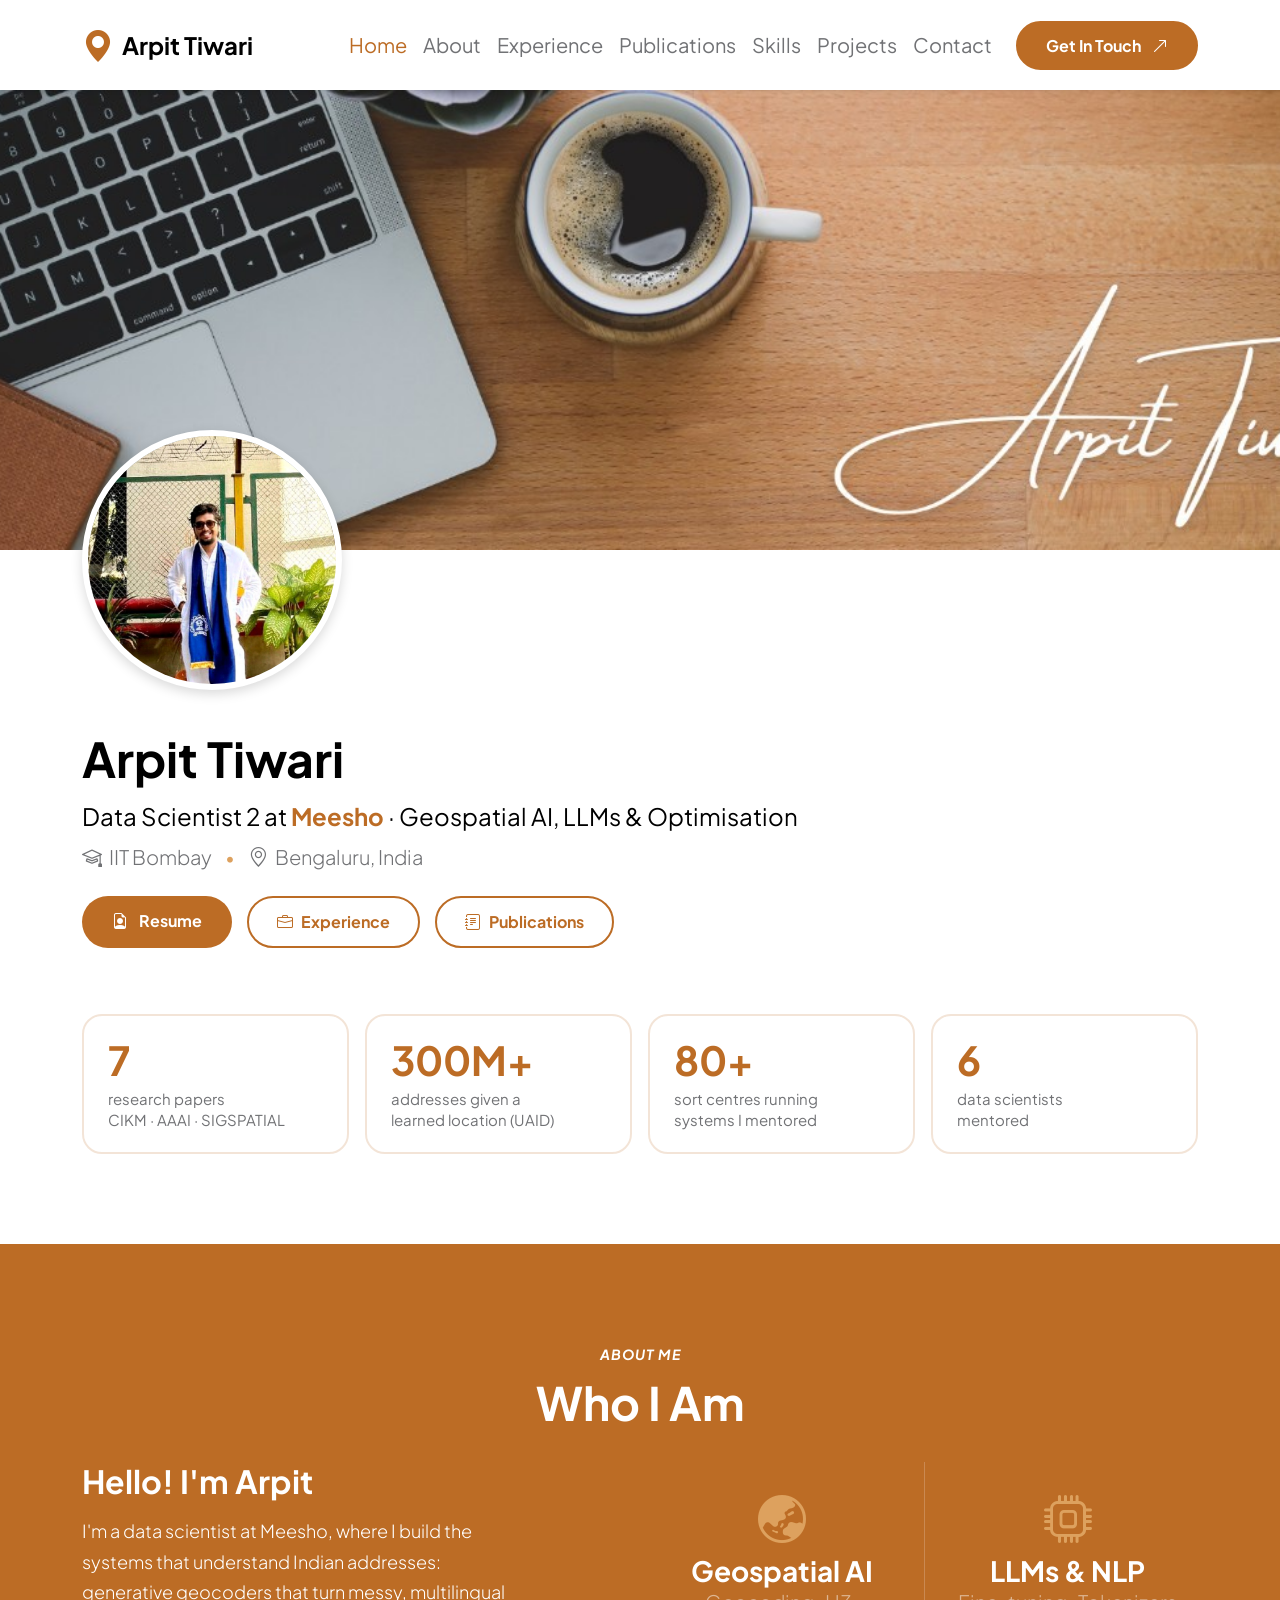
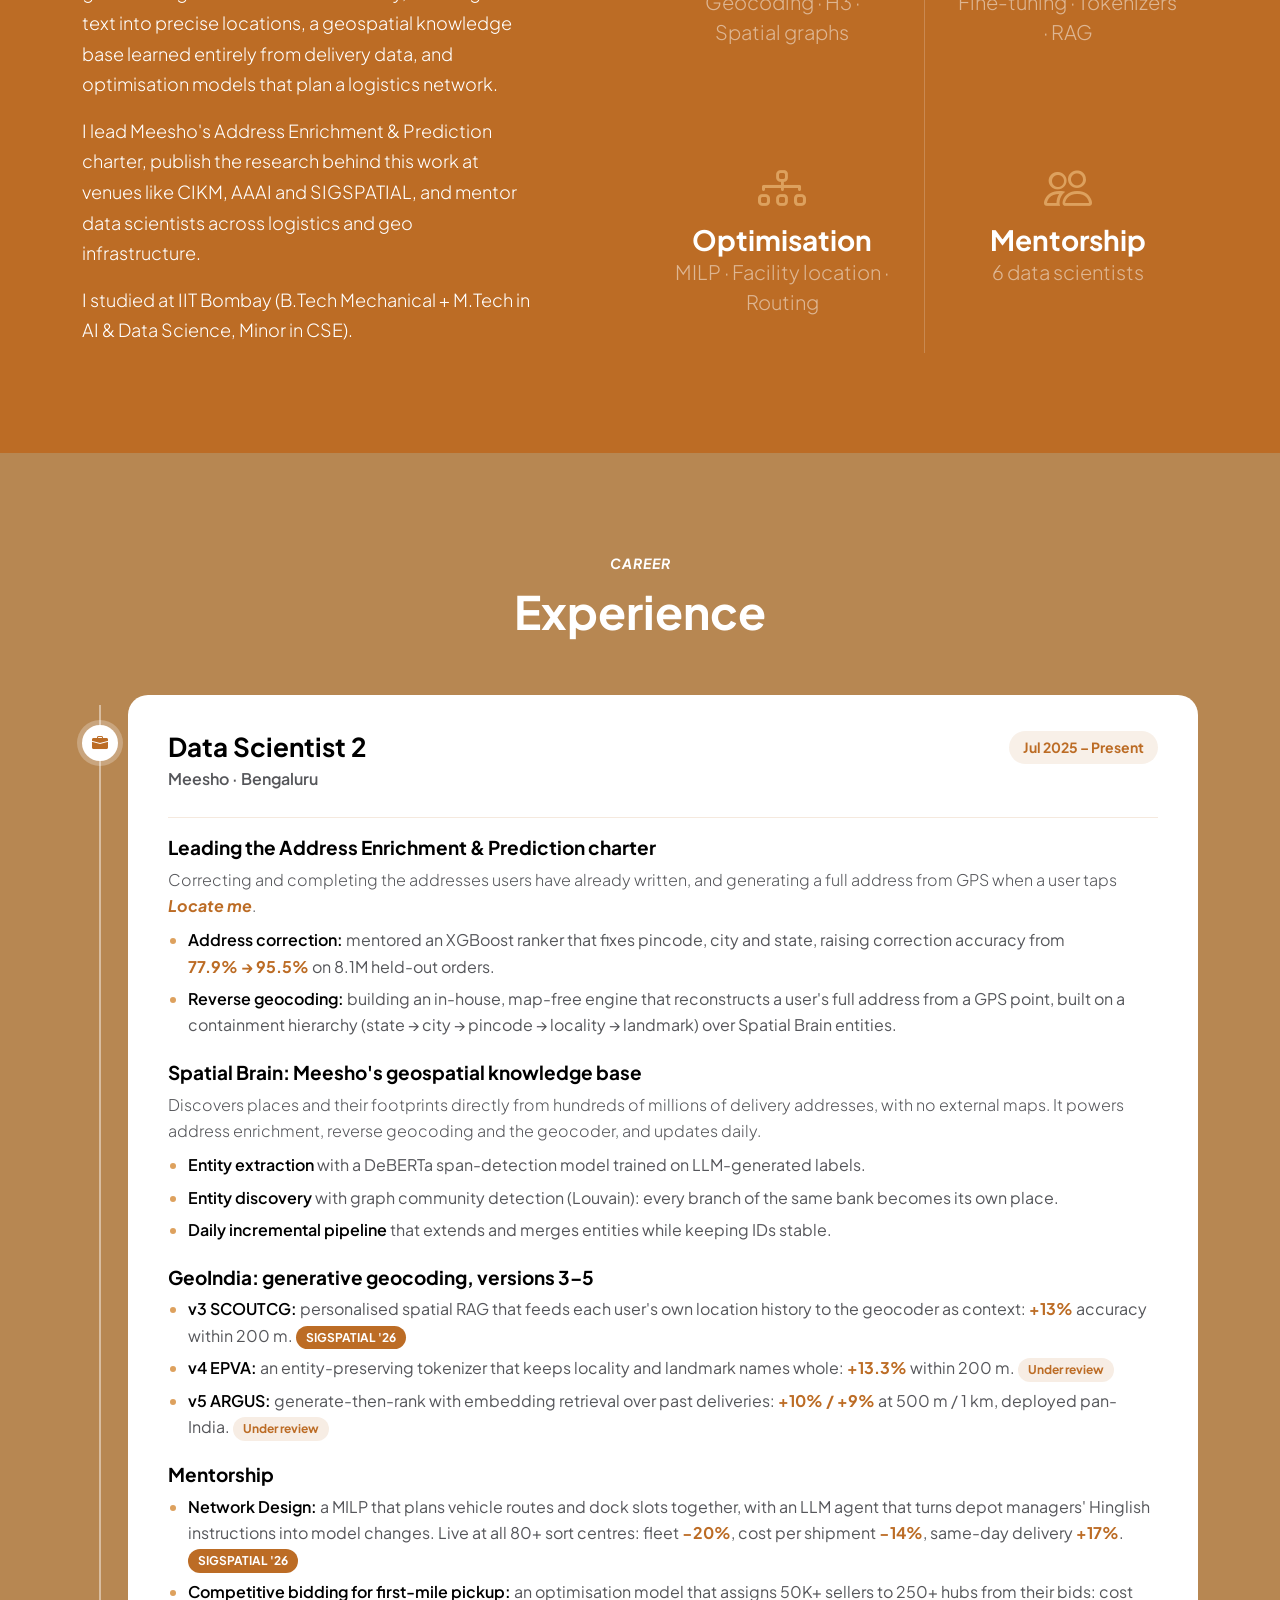
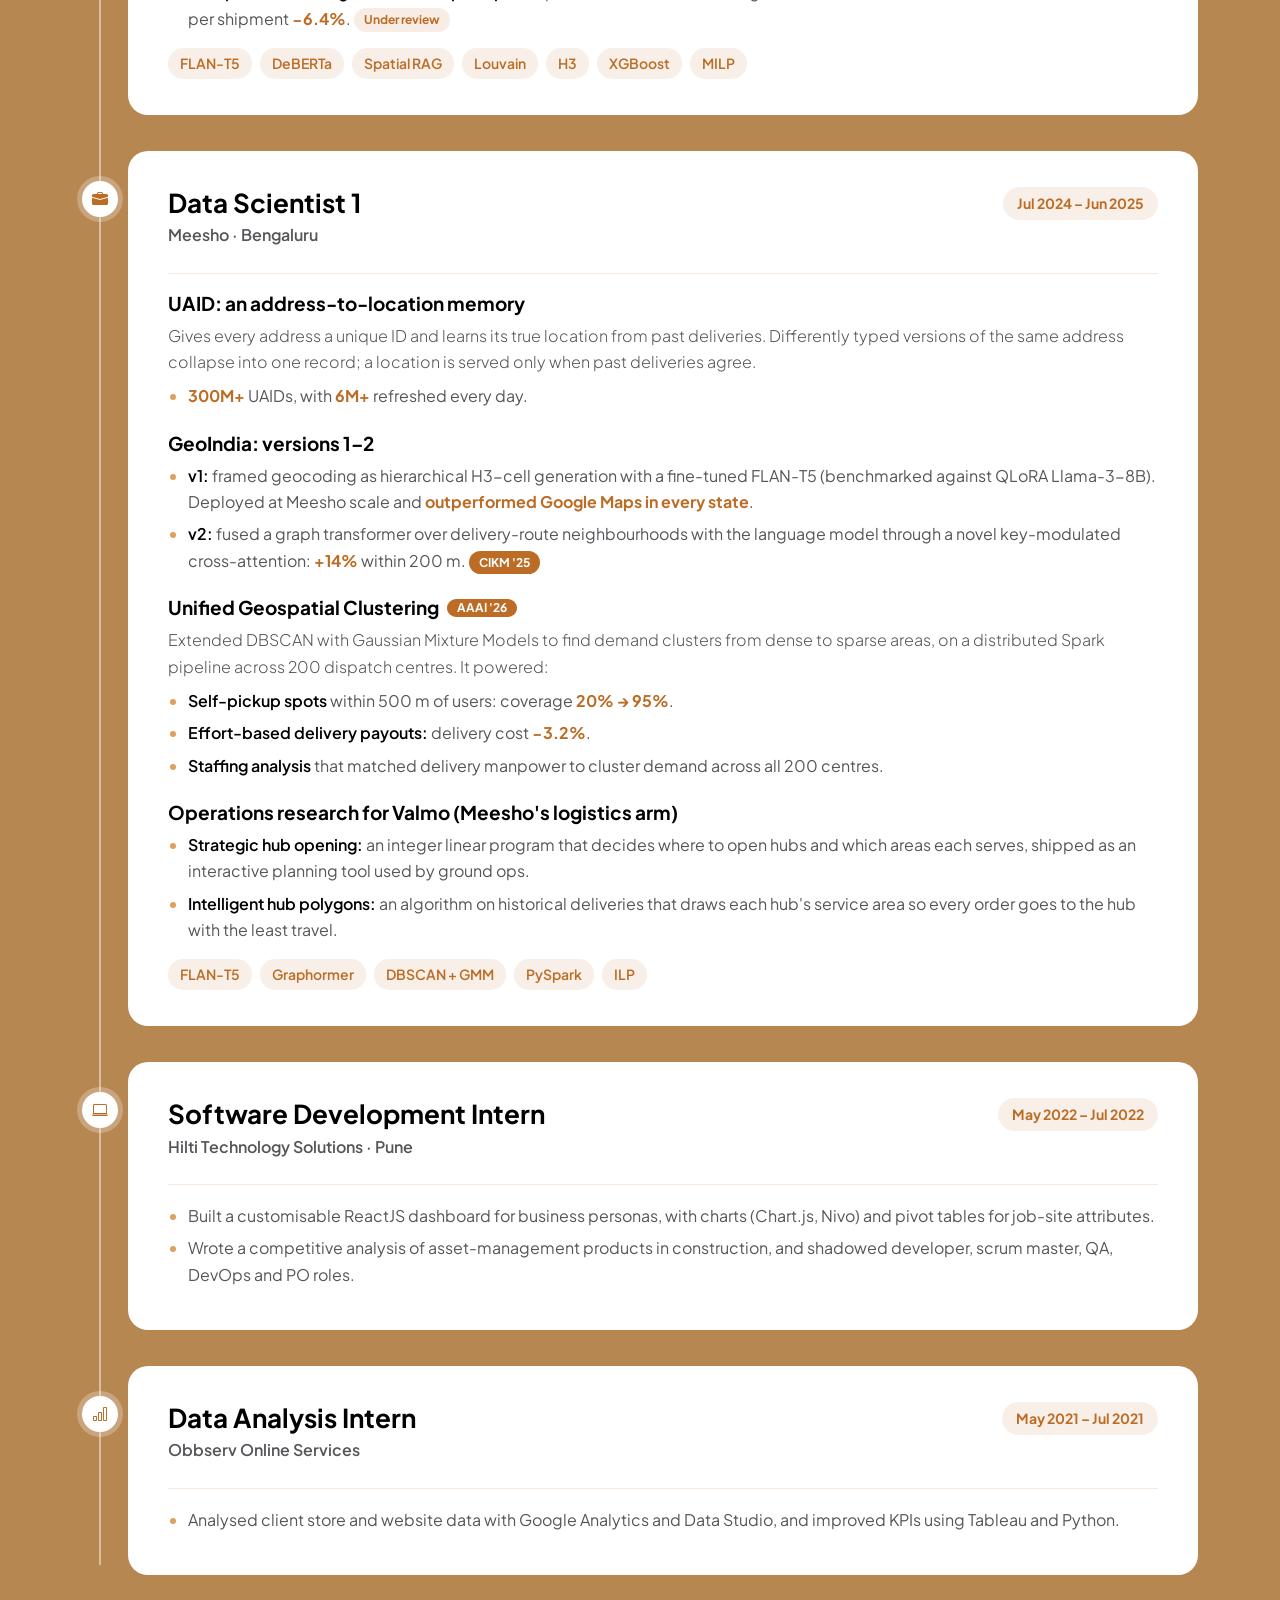
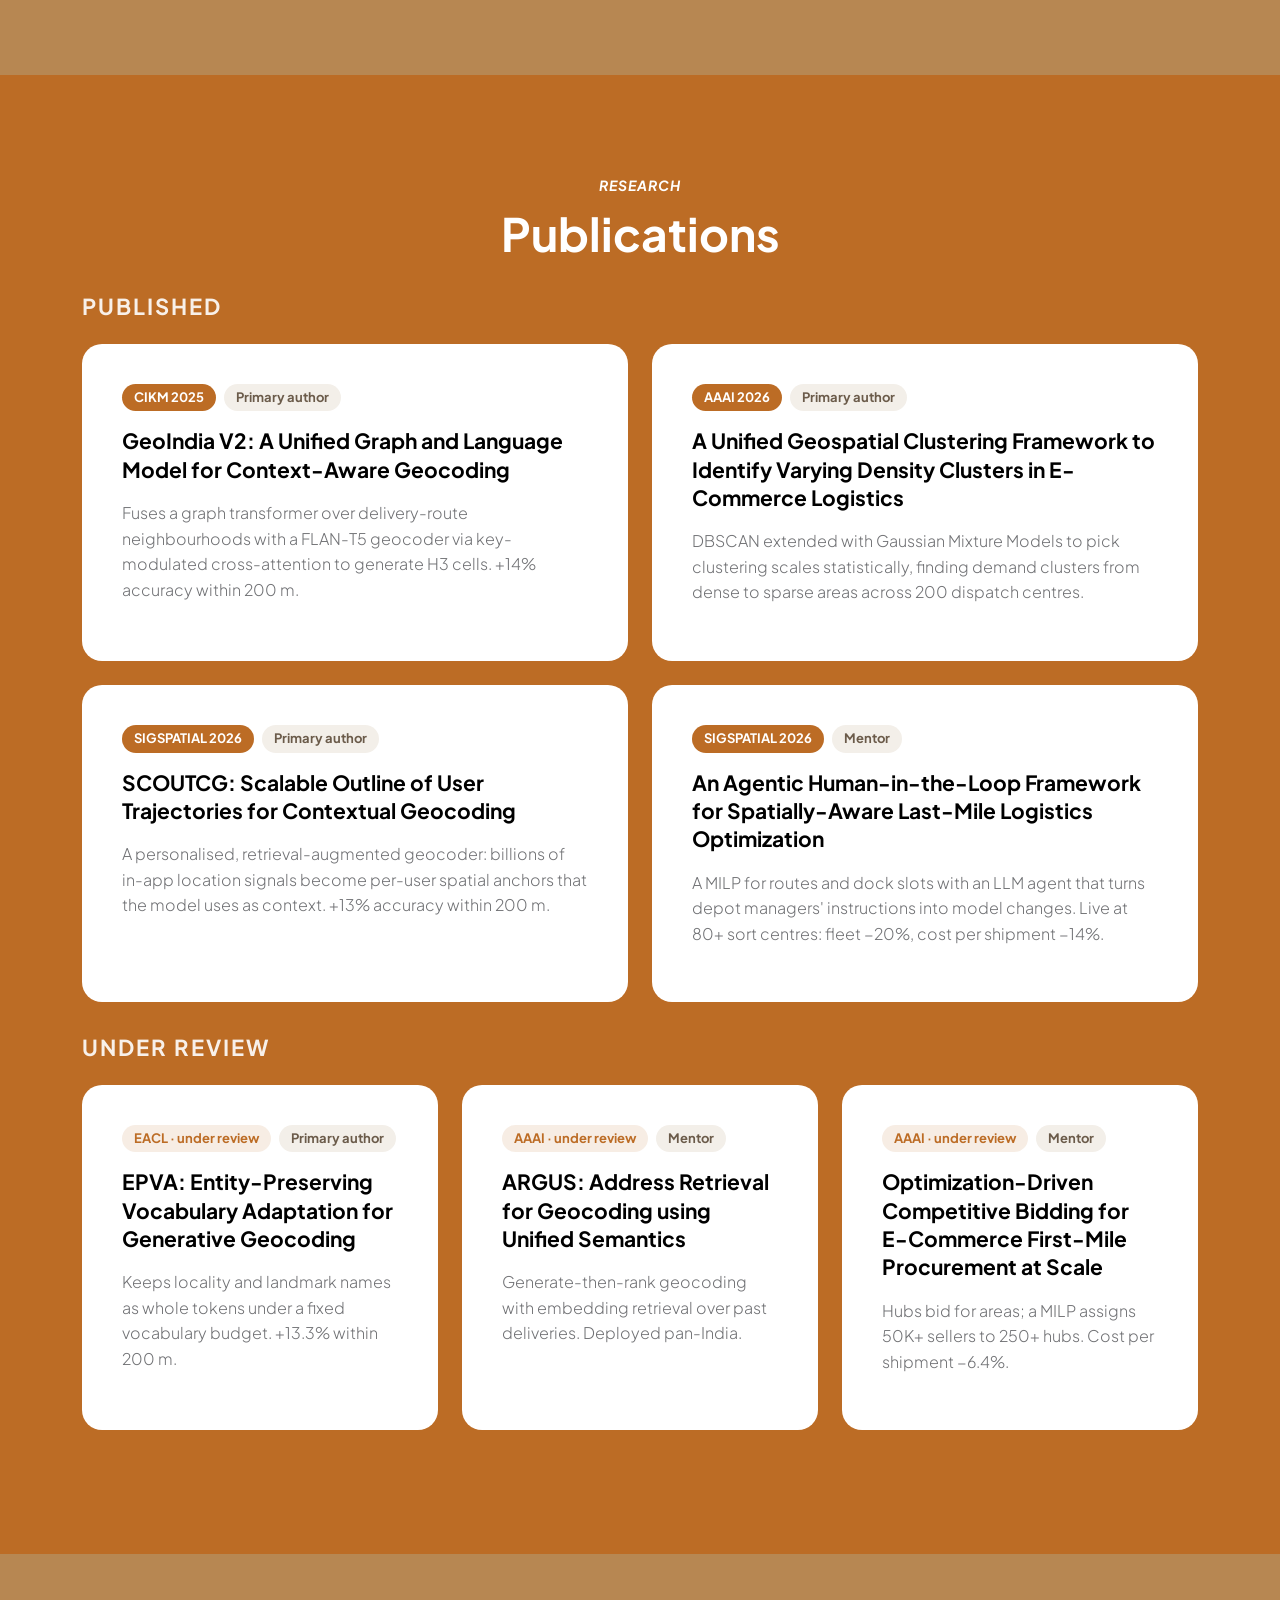
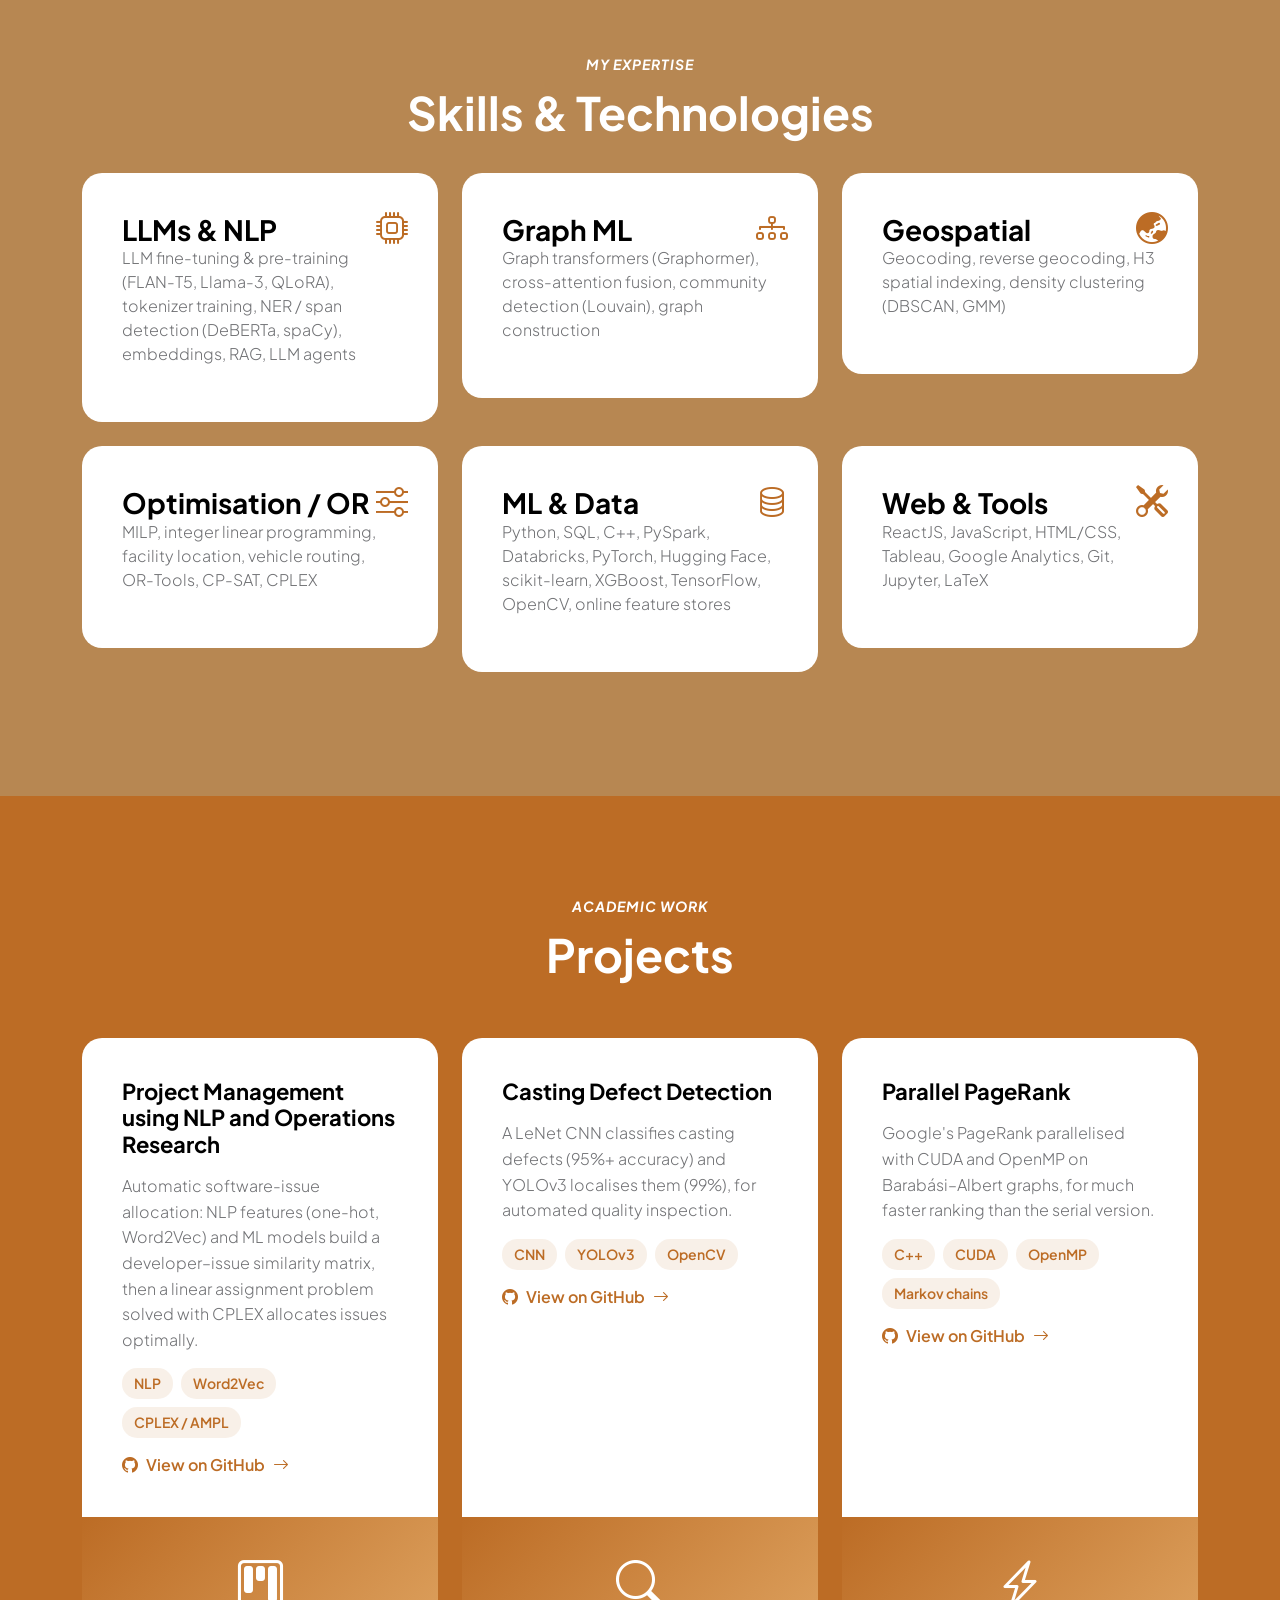
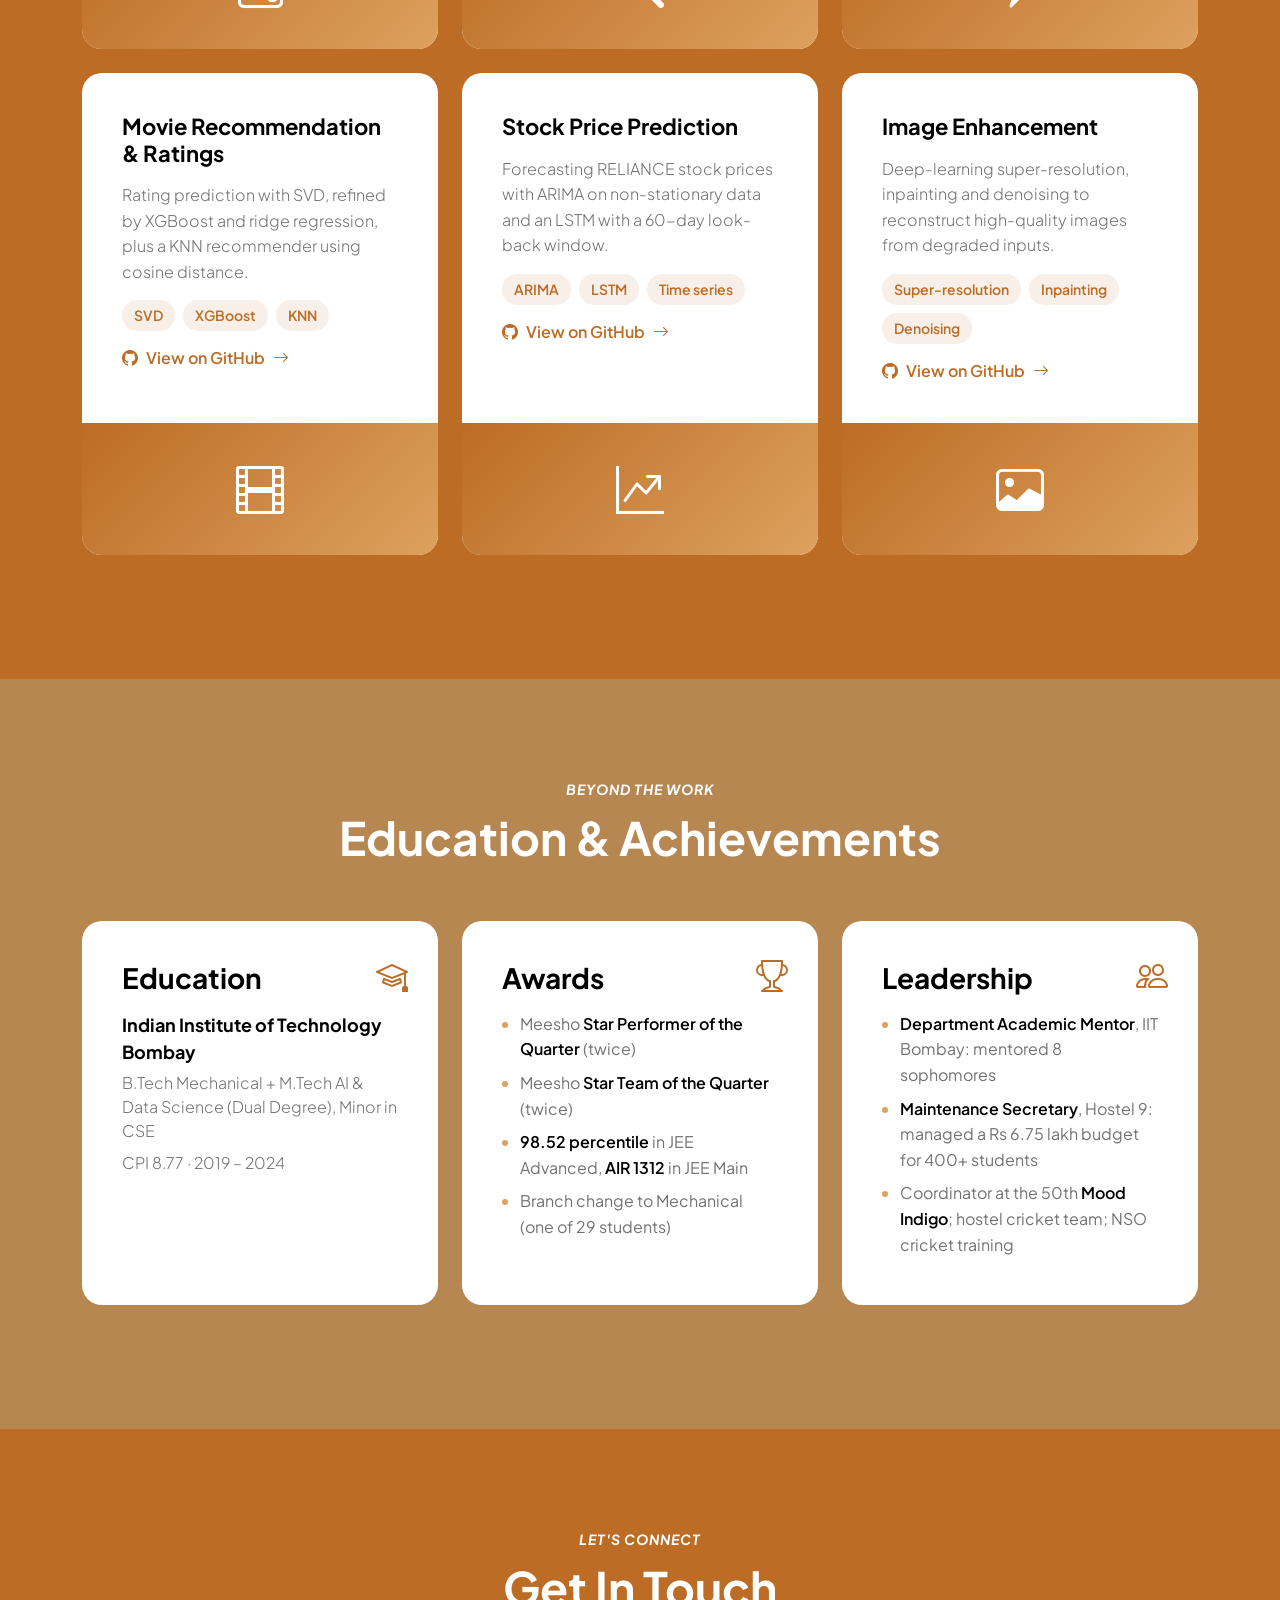
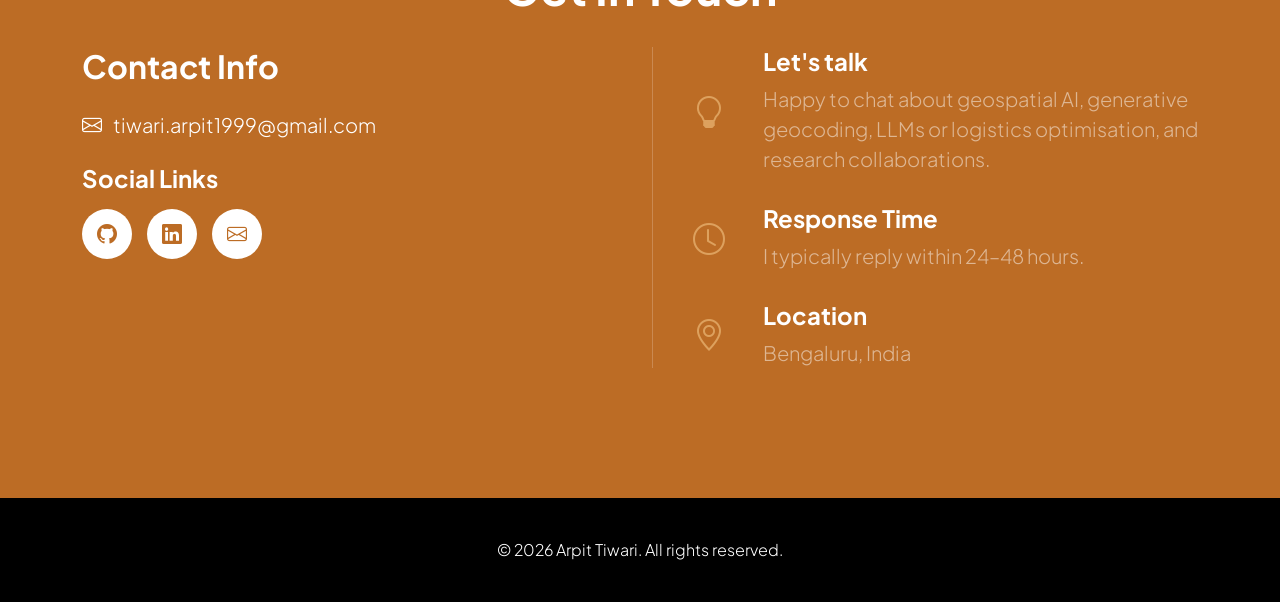
==== v1/index.html @ 7fab78b5 "Release v1: full content refresh from the latest resume - Hero: role at Meesho, IIT Bombay, Bengalur" ====
<!doctype html>
<html lang="en">
<head>
    <meta charset="utf-8">
    <meta name="viewport" content="width=device-width, initial-scale=1">
    <meta name="description" content="Arpit Tiwari — Data Scientist at Meesho building geospatial AI: generative geocoders, address intelligence and logistics optimisation. IIT Bombay. Papers at CIKM, AAAI and SIGSPATIAL.">
    <meta name="author" content="Arpit Tiwari">
    <title>Arpit Tiwari | Data Scientist · Geospatial AI</title>

    <!-- Social preview -->
    <meta property="og:type" content="website">
    <meta property="og:title" content="Arpit Tiwari | Data Scientist · Geospatial AI">
    <meta property="og:description" content="Building India's address intelligence at Meesho: generative geocoders, a geospatial knowledge base and logistics optimisation.">
    <meta property="og:image" content="https://arpittiwari11.github.io/linkedin_image_.jpeg">
    <meta property="og:url" content="https://arpittiwari11.github.io/">
    <meta name="twitter:card" content="summary">
    <link rel="icon" href="data:image/svg+xml,%3Csvg xmlns='http://www.w3.org/2000/svg' viewBox='0 0 64 64'%3E%3Crect width='64' height='64' rx='14' fill='%23BC6C25'/%3E%3Ctext x='32' y='43' font-family='Arial,sans-serif' font-size='30' font-weight='700' fill='white' text-anchor='middle'%3EAT%3C/text%3E%3C/svg%3E">

    <!-- Google Fonts -->
    <link rel="preconnect" href="https://fonts.googleapis.com">
    <link rel="preconnect" href="https://fonts.gstatic.com" crossorigin>
    <link href="https://fonts.googleapis.com/css2?family=Plus+Jakarta+Sans:ital,wght@0,200;0,400;0,600;0,700;1,200;1,700&display=swap" rel="stylesheet">

    <!-- CSS FILES -->
    <link href="https://cdn.jsdelivr.net/npm/bootstrap@5.3.0/dist/css/bootstrap.min.css" rel="stylesheet">
    <link rel="stylesheet" href="https://cdn.jsdelivr.net/npm/bootstrap-icons@1.11.0/font/bootstrap-icons.css">
    <link href="styles.css" rel="stylesheet">
</head>

<body>
    <main>
        <!-- Navigation -->
        <nav class="navbar navbar-expand-lg">
            <div class="container">
                <a class="navbar-brand d-flex align-items-center" href="#section_1">
                    <i class="bi bi-geo-alt-fill navbar-brand-icon me-2"></i>
                    Arpit Tiwari
                </a>

                <button class="navbar-toggler" type="button" data-bs-toggle="collapse" data-bs-target="#navbarNav" aria-controls="navbarNav" aria-expanded="false" aria-label="Toggle navigation">
                    <span class="navbar-toggler-icon"></span>
                </button>

                <div class="collapse navbar-collapse" id="navbarNav">
                    <ul class="navbar-nav ms-lg-auto">
                        <li class="nav-item"><a class="nav-link click-scroll" href="#section_1">Home</a></li>
                        <li class="nav-item"><a class="nav-link click-scroll" href="#section_2">About</a></li>
                        <li class="nav-item"><a class="nav-link click-scroll" href="#section_experience">Experience</a></li>
                        <li class="nav-item"><a class="nav-link click-scroll" href="#section_3">Publications</a></li>
                        <li class="nav-item"><a class="nav-link click-scroll" href="#section_4">Skills</a></li>
                        <li class="nav-item"><a class="nav-link click-scroll" href="#section_5">Projects</a></li>
                        <li class="nav-item"><a class="nav-link click-scroll" href="#section_6">Contact</a></li>
                    </ul>

                    <div class="ms-lg-3">
                        <a class="btn custom-btn custom-border-btn" href="mailto:tiwari.arpit1999@gmail.com">
                            Get In Touch
                            <i class="bi-arrow-up-right ms-2"></i>
                        </a>
                    </div>
                </div>
            </div>
        </nav>

        <!-- Hero Section - LinkedIn Style -->
        <section class="hero-section" id="section_1">
            <div class="hero-banner">
                <div class="hero-banner-overlay"></div>
            </div>

            <div class="hero-profile-section">
                <div class="container">
                    <div class="row">
                        <div class="col-12">
                            <div class="hero-profile-wrapper">
                                <img src="linkedin_image_.jpeg" alt="Arpit Tiwari" class="hero-profile-pic">
                            </div>
                        </div>
                    </div>
                </div>
            </div>

            <div class="hero-content-section">
                <div class="container">
                    <div class="row">
                        <div class="col-lg-9 col-12">
                            <h1>Arpit Tiwari</h1>
                            <p class="hero-role">Data Scientist 2 at <strong>Meesho</strong> · Geospatial AI, LLMs &amp; Optimisation</p>
                            <p class="hero-tagline">
                                <i class="bi-mortarboard me-1"></i> IIT Bombay
                                <span class="hero-dot">•</span>
                                <i class="bi-geo-alt me-1"></i> Bengaluru, India
                            </p>

                            <div class="hero-buttons mt-4">
                                <a class="btn custom-btn" href="resume.pdf" target="_blank" rel="noopener">
                                    <i class="bi-file-earmark-person me-2"></i>
                                    Resume
                                </a>
                                <a class="btn custom-border-btn-dark" href="#section_experience">
                                    <i class="bi-briefcase me-2"></i>
                                    Experience
                                </a>
                                <a class="btn custom-border-btn-dark" href="#section_3">
                                    <i class="bi-journal-text me-2"></i>
                                    Publications
                                </a>
                            </div>
                        </div>
                    </div>

                    <div class="row hero-stats g-3">
                        <div class="col-lg-3 col-6">
                            <div class="stat-card">
                                <span class="stat-number">7</span>
                                <span class="stat-label">research papers<br>CIKM · AAAI · SIGSPATIAL</span>
                            </div>
                        </div>
                        <div class="col-lg-3 col-6">
                            <div class="stat-card">
                                <span class="stat-number">300M+</span>
                                <span class="stat-label">addresses given a<br>learned location (UAID)</span>
                            </div>
                        </div>
                        <div class="col-lg-3 col-6">
                            <div class="stat-card">
                                <span class="stat-number">80+</span>
                                <span class="stat-label">sort centres running<br>systems I mentored</span>
                            </div>
                        </div>
                        <div class="col-lg-3 col-6">
                            <div class="stat-card">
                                <span class="stat-number">6</span>
                                <span class="stat-label">data scientists<br>mentored</span>
                            </div>
                        </div>
                    </div>
                </div>
            </div>
        </section>

        <!-- About Section -->
        <section class="about-section section-padding" id="section_2">
            <div class="container">
                <div class="row">
                    <div class="col-lg-12 col-12 text-center mb-4">
                        <em class="text-white">About Me</em>
                        <h2 class="text-white">Who I Am</h2>
                    </div>

                    <div class="col-lg-5 col-12 me-auto mb-4 mb-lg-0">
                        <h3 class="text-white mb-3">Hello! I'm Arpit</h3>

                        <p class="text-white">I'm a data scientist at Meesho, where I build the systems that understand Indian addresses: generative geocoders that turn messy, multilingual text into precise locations, a geospatial knowledge base learned entirely from delivery data, and optimisation models that plan a logistics network.</p>

                        <p class="text-white">I lead Meesho's Address Enrichment &amp; Prediction charter, publish the research behind this work at venues like CIKM, AAAI and SIGSPATIAL, and mentor data scientists across logistics and geo infrastructure.</p>

                        <p class="text-white mb-0">I studied at IIT Bombay (B.Tech Mechanical + M.Tech in AI &amp; Data Science, Minor in CSE).</p>
                    </div>

                    <div class="col-lg-6 col-12">
                        <div class="row">
                            <div class="col-lg-6 col-6 border-end">
                                <div class="about-thumb text-center mb-lg-5 mb-3">
                                    <i class="bi-globe-asia-australia about-icon"></i>
                                    <h4 class="text-white mb-0">Geospatial AI</h4>
                                    <p class="text-white-50">Geocoding · H3 · Spatial graphs</p>
                                </div>
                            </div>

                            <div class="col-lg-6 col-6">
                                <div class="about-thumb text-center mb-lg-5 mb-3">
                                    <i class="bi-cpu about-icon"></i>
                                    <h4 class="text-white mb-0">LLMs &amp; NLP</h4>
                                    <p class="text-white-50">Fine-tuning · Tokenizers · RAG</p>
                                </div>
                            </div>

                            <div class="col-lg-6 col-6 border-end">
                                <div class="about-thumb text-center">
                                    <i class="bi-diagram-3 about-icon"></i>
                                    <h4 class="text-white mb-0">Optimisation</h4>
                                    <p class="text-white-50">MILP · Facility location · Routing</p>
                                </div>
                            </div>

                            <div class="col-lg-6 col-6">
                                <div class="about-thumb text-center">
                                    <i class="bi-people about-icon"></i>
                                    <h4 class="text-white mb-0">Mentorship</h4>
                                    <p class="text-white-50">6 data scientists</p>
                                </div>
                            </div>
                        </div>
                    </div>
                </div>
            </div>
        </section>

        <!-- Experience Section -->
        <section class="experience-section section-padding" id="section_experience">
            <div class="container">
                <div class="row">
                    <div class="col-lg-12 col-12 text-center mb-5">
                        <em class="text-white">Career</em>
                        <h2 class="text-white">Experience</h2>
                    </div>

                    <div class="col-12">
                        <div class="timeline">

                            <!-- Meesho DS2 -->
                            <div class="timeline-item">
                                <div class="timeline-dot"><i class="bi-briefcase-fill"></i></div>
                                <div class="exp-card">
                                    <div class="exp-header">
                                        <div>
                                            <h4 class="exp-role">Data Scientist 2</h4>
                                            <p class="exp-company">Meesho · Bengaluru</p>
                                        </div>
                                        <span class="exp-date">Jul 2025 – Present</span>
                                    </div>

                                    <div class="exp-block">
                                        <h5>Leading the Address Enrichment &amp; Prediction charter</h5>
                                        <p>Correcting and completing the addresses users have already written, and generating a full address from GPS when a user taps <em class="inline-em">Locate me</em>.</p>
                                        <ul>
                                            <li><strong>Address correction:</strong> mentored an XGBoost ranker that fixes pincode, city and state, raising correction accuracy from <span class="metric">77.9% → 95.5%</span> on 8.1M held-out orders.</li>
                                            <li><strong>Reverse geocoding:</strong> building an in-house, map-free engine that reconstructs a user's full address from a GPS point, built on a containment hierarchy (state → city → pincode → locality → landmark) over Spatial Brain entities.</li>
                                        </ul>
                                    </div>

                                    <div class="exp-block">
                                        <h5>Spatial Brain: Meesho's geospatial knowledge base</h5>
                                        <p>Discovers places and their footprints directly from hundreds of millions of delivery addresses, with no external maps. It powers address enrichment, reverse geocoding and the geocoder, and updates daily.</p>
                                        <ul>
                                            <li><strong>Entity extraction</strong> with a DeBERTa span-detection model trained on LLM-generated labels.</li>
                                            <li><strong>Entity discovery</strong> with graph community detection (Louvain): every branch of the same bank becomes its own place.</li>
                                            <li><strong>Daily incremental pipeline</strong> that extends and merges entities while keeping IDs stable.</li>
                                        </ul>
                                    </div>

                                    <div class="exp-block">
                                        <h5>GeoIndia: generative geocoding, versions 3–5</h5>
                                        <ul>
                                            <li><strong>v3 SCOUTCG:</strong> personalised spatial RAG that feeds each user's own location history to the geocoder as context: <span class="metric">+13%</span> accuracy within 200 m. <span class="venue-chip">SIGSPATIAL '26</span></li>
                                            <li><strong>v4 EPVA:</strong> an entity-preserving tokenizer that keeps locality and landmark names whole: <span class="metric">+13.3%</span> within 200 m. <span class="venue-chip muted">Under review</span></li>
                                            <li><strong>v5 ARGUS:</strong> generate-then-rank with embedding retrieval over past deliveries: <span class="metric">+10% / +9%</span> at 500 m / 1 km, deployed pan-India. <span class="venue-chip muted">Under review</span></li>
                                        </ul>
                                    </div>

                                    <div class="exp-block mb-0">
                                        <h5>Mentorship</h5>
                                        <ul>
                                            <li><strong>Network Design:</strong> a MILP that plans vehicle routes and dock slots together, with an LLM agent that turns depot managers' Hinglish instructions into model changes. Live at all 80+ sort centres: fleet <span class="metric">−20%</span>, cost per shipment <span class="metric">−14%</span>, same-day delivery <span class="metric">+17%</span>. <span class="venue-chip">SIGSPATIAL '26</span></li>
                                            <li><strong>Competitive bidding for first-mile pickup:</strong> an optimisation model that assigns 50K+ sellers to 250+ hubs from their bids: cost per shipment <span class="metric">−6.4%</span>. <span class="venue-chip muted">Under review</span></li>
                                        </ul>
                                    </div>

                                    <div class="project-tags mt-3 mb-0">
                                        <span class="project-tag">FLAN-T5</span>
                                        <span class="project-tag">DeBERTa</span>
                                        <span class="project-tag">Spatial RAG</span>
                                        <span class="project-tag">Louvain</span>
                                        <span class="project-tag">H3</span>
                                        <span class="project-tag">XGBoost</span>
                                        <span class="project-tag">MILP</span>
                                    </div>
                                </div>
                            </div>

                            <!-- Meesho DS1 -->
                            <div class="timeline-item">
                                <div class="timeline-dot"><i class="bi-briefcase-fill"></i></div>
                                <div class="exp-card">
                                    <div class="exp-header">
                                        <div>
                                            <h4 class="exp-role">Data Scientist 1</h4>
                                            <p class="exp-company">Meesho · Bengaluru</p>
                                        </div>
                                        <span class="exp-date">Jul 2024 – Jun 2025</span>
                                    </div>

                                    <div class="exp-block">
                                        <h5>UAID: an address-to-location memory</h5>
                                        <p>Gives every address a unique ID and learns its true location from past deliveries. Differently typed versions of the same address collapse into one record; a location is served only when past deliveries agree.</p>
                                        <ul>
                                            <li><span class="metric">300M+</span> UAIDs, with <span class="metric">6M+</span> refreshed every day.</li>
                                        </ul>
                                    </div>

                                    <div class="exp-block">
                                        <h5>GeoIndia: versions 1–2</h5>
                                        <ul>
                                            <li><strong>v1:</strong> framed geocoding as hierarchical H3-cell generation with a fine-tuned FLAN-T5 (benchmarked against QLoRA Llama-3-8B). Deployed at Meesho scale and <span class="metric">outperformed Google Maps in every state</span>.</li>
                                            <li><strong>v2:</strong> fused a graph transformer over delivery-route neighbourhoods with the language model through a novel key-modulated cross-attention: <span class="metric">+14%</span> within 200 m. <span class="venue-chip">CIKM '25</span></li>
                                        </ul>
                                    </div>

                                    <div class="exp-block">
                                        <h5>Unified Geospatial Clustering <span class="venue-chip">AAAI '26</span></h5>
                                        <p>Extended DBSCAN with Gaussian Mixture Models to find demand clusters from dense to sparse areas, on a distributed Spark pipeline across 200 dispatch centres. It powered:</p>
                                        <ul>
                                            <li><strong>Self-pickup spots</strong> within 500 m of users: coverage <span class="metric">20% → 95%</span>.</li>
                                            <li><strong>Effort-based delivery payouts:</strong> delivery cost <span class="metric">−3.2%</span>.</li>
                                            <li><strong>Staffing analysis</strong> that matched delivery manpower to cluster demand across all 200 centres.</li>
                                        </ul>
                                    </div>

                                    <div class="exp-block mb-0">
                                        <h5>Operations research for Valmo (Meesho's logistics arm)</h5>
                                        <ul>
                                            <li><strong>Strategic hub opening:</strong> an integer linear program that decides where to open hubs and which areas each serves, shipped as an interactive planning tool used by ground ops.</li>
                                            <li><strong>Intelligent hub polygons:</strong> an algorithm on historical deliveries that draws each hub's service area so every order goes to the hub with the least travel.</li>
                                        </ul>
                                    </div>

                                    <div class="project-tags mt-3 mb-0">
                                        <span class="project-tag">FLAN-T5</span>
                                        <span class="project-tag">Graphormer</span>
                                        <span class="project-tag">DBSCAN + GMM</span>
                                        <span class="project-tag">PySpark</span>
                                        <span class="project-tag">ILP</span>
                                    </div>
                                </div>
                            </div>

                            <!-- Hilti -->
                            <div class="timeline-item">
                                <div class="timeline-dot"><i class="bi-laptop"></i></div>
                                <div class="exp-card">
                                    <div class="exp-header">
                                        <div>
                                            <h4 class="exp-role">Software Development Intern</h4>
                                            <p class="exp-company">Hilti Technology Solutions · Pune</p>
                                        </div>
                                        <span class="exp-date">May 2022 – Jul 2022</span>
                                    </div>
                                    <ul class="mb-0">
                                        <li>Built a customisable ReactJS dashboard for business personas, with charts (Chart.js, Nivo) and pivot tables for job-site attributes.</li>
                                        <li>Wrote a competitive analysis of asset-management products in construction, and shadowed developer, scrum master, QA, DevOps and PO roles.</li>
                                    </ul>
                                </div>
                            </div>

                            <!-- Obbserv -->
                            <div class="timeline-item">
                                <div class="timeline-dot"><i class="bi-bar-chart"></i></div>
                                <div class="exp-card">
                                    <div class="exp-header">
                                        <div>
                                            <h4 class="exp-role">Data Analysis Intern</h4>
                                            <p class="exp-company">Obbserv Online Services</p>
                                        </div>
                                        <span class="exp-date">May 2021 – Jul 2021</span>
                                    </div>
                                    <ul class="mb-0">
                                        <li>Analysed client store and website data with Google Analytics and Data Studio, and improved KPIs using Tableau and Python.</li>
                                    </ul>
                                </div>
                            </div>

                        </div>
                    </div>
                </div>
            </div>
        </section>

        <!-- Publications Section -->
        <section class="publications-section section-padding" id="section_3">
            <div class="container">
                <div class="row">
                    <div class="col-lg-12 col-12 text-center mb-4">
                        <em class="text-white">Research</em>
                        <h2 class="text-white">Publications</h2>
                    </div>

                    <div class="col-12 mb-3"><h3 class="pub-group-title">Published</h3></div>

                    <div class="col-lg-6 col-12 mb-4">
                        <div class="reviews-thumb">
                            <div class="reviews-body">
                                <div class="pub-badges">
                                    <span class="pub-badge published">CIKM 2025</span>
                                    <span class="pub-badge role">Primary author</span>
                                </div>
                                <h4 class="mb-3">GeoIndia V2: A Unified Graph and Language Model for Context-Aware Geocoding</h4>
                                <p>Fuses a graph transformer over delivery-route neighbourhoods with a FLAN-T5 geocoder via key-modulated cross-attention to generate H3 cells. +14% accuracy within 200 m.</p>
                            </div>
                        </div>
                    </div>

                    <div class="col-lg-6 col-12 mb-4">
                        <div class="reviews-thumb">
                            <div class="reviews-body">
                                <div class="pub-badges">
                                    <span class="pub-badge published">AAAI 2026</span>
                                    <span class="pub-badge role">Primary author</span>
                                </div>
                                <h4 class="mb-3">A Unified Geospatial Clustering Framework to Identify Varying Density Clusters in E-Commerce Logistics</h4>
                                <p>DBSCAN extended with Gaussian Mixture Models to pick clustering scales statistically, finding demand clusters from dense to sparse areas across 200 dispatch centres.</p>
                            </div>
                        </div>
                    </div>

                    <div class="col-lg-6 col-12 mb-4">
                        <div class="reviews-thumb">
                            <div class="reviews-body">
                                <div class="pub-badges">
                                    <span class="pub-badge published">SIGSPATIAL 2026</span>
                                    <span class="pub-badge role">Primary author</span>
                                </div>
                                <h4 class="mb-3">SCOUTCG: Scalable Outline of User Trajectories for Contextual Geocoding</h4>
                                <p>A personalised, retrieval-augmented geocoder: billions of in-app location signals become per-user spatial anchors that the model uses as context. +13% accuracy within 200 m.</p>
                            </div>
                        </div>
                    </div>

                    <div class="col-lg-6 col-12 mb-4">
                        <div class="reviews-thumb">
                            <div class="reviews-body">
                                <div class="pub-badges">
                                    <span class="pub-badge published">SIGSPATIAL 2026</span>
                                    <span class="pub-badge role">Mentor</span>
                                </div>
                                <h4 class="mb-3">An Agentic Human-in-the-Loop Framework for Spatially-Aware Last-Mile Logistics Optimization</h4>
                                <p>A MILP for routes and dock slots with an LLM agent that turns depot managers' instructions into model changes. Live at 80+ sort centres: fleet −20%, cost per shipment −14%.</p>
                            </div>
                        </div>
                    </div>

                    <div class="col-12 mb-3 mt-2"><h3 class="pub-group-title">Under Review</h3></div>

                    <div class="col-lg-4 col-md-6 col-12 mb-4">
                        <div class="reviews-thumb">
                            <div class="reviews-body">
                                <div class="pub-badges">
                                    <span class="pub-badge review">EACL · under review</span>
                                    <span class="pub-badge role">Primary author</span>
                                </div>
                                <h4 class="mb-3">EPVA: Entity-Preserving Vocabulary Adaptation for Generative Geocoding</h4>
                                <p>Keeps locality and landmark names as whole tokens under a fixed vocabulary budget. +13.3% within 200 m.</p>
                            </div>
                        </div>
                    </div>

                    <div class="col-lg-4 col-md-6 col-12 mb-4">
                        <div class="reviews-thumb">
                            <div class="reviews-body">
                                <div class="pub-badges">
                                    <span class="pub-badge review">AAAI · under review</span>
                                    <span class="pub-badge role">Mentor</span>
                                </div>
                                <h4 class="mb-3">ARGUS: Address Retrieval for Geocoding using Unified Semantics</h4>
                                <p>Generate-then-rank geocoding with embedding retrieval over past deliveries. Deployed pan-India.</p>
                            </div>
                        </div>
                    </div>

                    <div class="col-lg-4 col-md-6 col-12 mb-4">
                        <div class="reviews-thumb">
                            <div class="reviews-body">
                                <div class="pub-badges">
                                    <span class="pub-badge review">AAAI · under review</span>
                                    <span class="pub-badge role">Mentor</span>
                                </div>
                                <h4 class="mb-3">Optimization-Driven Competitive Bidding for E-Commerce First-Mile Procurement at Scale</h4>
                                <p>Hubs bid for areas; a MILP assigns 50K+ sellers to 250+ hubs. Cost per shipment −6.4%.</p>
                            </div>
                        </div>
                    </div>
                </div>
            </div>
        </section>

        <!-- Skills Section -->
        <section class="menu-section section-padding" id="section_4">
            <div class="container">
                <div class="row">
                    <div class="col-lg-12 col-12 text-center mb-4">
                        <em class="text-white">My Expertise</em>
                        <h2 class="text-white">Skills &amp; Technologies</h2>
                    </div>

                    <div class="col-lg-4 col-md-6 col-12 mb-4">
                        <div class="menu-thumb">
                            <div class="menu-info d-flex flex-wrap align-items-center"><h4 class="mb-0">LLMs &amp; NLP</h4></div>
                            <div class="menu-price-wrap">
                                <p class="menu-price">LLM fine-tuning &amp; pre-training (FLAN-T5, Llama-3, QLoRA), tokenizer training, NER / span detection (DeBERTa, spaCy), embeddings, RAG, LLM agents</p>
                            </div>
                            <div class="menu-btn"><i class="bi-cpu custom-btn-icon"></i></div>
                        </div>
                    </div>

                    <div class="col-lg-4 col-md-6 col-12 mb-4">
                        <div class="menu-thumb">
                            <div class="menu-info d-flex flex-wrap align-items-center"><h4 class="mb-0">Graph ML</h4></div>
                            <div class="menu-price-wrap">
                                <p class="menu-price">Graph transformers (Graphormer), cross-attention fusion, community detection (Louvain), graph construction</p>
                            </div>
                            <div class="menu-btn"><i class="bi-diagram-3 custom-btn-icon"></i></div>
                        </div>
                    </div>

                    <div class="col-lg-4 col-md-6 col-12 mb-4">
                        <div class="menu-thumb">
                            <div class="menu-info d-flex flex-wrap align-items-center"><h4 class="mb-0">Geospatial</h4></div>
                            <div class="menu-price-wrap">
                                <p class="menu-price">Geocoding, reverse geocoding, H3 spatial indexing, density clustering (DBSCAN, GMM)</p>
                            </div>
                            <div class="menu-btn"><i class="bi-globe-asia-australia custom-btn-icon"></i></div>
                        </div>
                    </div>

                    <div class="col-lg-4 col-md-6 col-12 mb-4">
                        <div class="menu-thumb">
                            <div class="menu-info d-flex flex-wrap align-items-center"><h4 class="mb-0">Optimisation / OR</h4></div>
                            <div class="menu-price-wrap">
                                <p class="menu-price">MILP, integer linear programming, facility location, vehicle routing, OR-Tools, CP-SAT, CPLEX</p>
                            </div>
                            <div class="menu-btn"><i class="bi-sliders custom-btn-icon"></i></div>
                        </div>
                    </div>

                    <div class="col-lg-4 col-md-6 col-12 mb-4">
                        <div class="menu-thumb">
                            <div class="menu-info d-flex flex-wrap align-items-center"><h4 class="mb-0">ML &amp; Data</h4></div>
                            <div class="menu-price-wrap">
                                <p class="menu-price">Python, SQL, C++, PySpark, Databricks, PyTorch, Hugging Face, scikit-learn, XGBoost, TensorFlow, OpenCV, online feature stores</p>
                            </div>
                            <div class="menu-btn"><i class="bi-database custom-btn-icon"></i></div>
                        </div>
                    </div>

                    <div class="col-lg-4 col-md-6 col-12 mb-4">
                        <div class="menu-thumb">
                            <div class="menu-info d-flex flex-wrap align-items-center"><h4 class="mb-0">Web &amp; Tools</h4></div>
                            <div class="menu-price-wrap">
                                <p class="menu-price">ReactJS, JavaScript, HTML/CSS, Tableau, Google Analytics, Git, Jupyter, LaTeX</p>
                            </div>
                            <div class="menu-btn"><i class="bi-tools custom-btn-icon"></i></div>
                        </div>
                    </div>
                </div>
            </div>
        </section>

        <!-- Projects Section -->
        <section class="reviews-section section-padding" id="section_5">
            <div class="container">
                <div class="row">
                    <div class="col-lg-12 col-12 text-center mb-5">
                        <em class="text-white">Academic Work</em>
                        <h2 class="text-white">Projects</h2>
                    </div>

                    <div class="col-lg-4 col-md-6 col-12 mb-4">
                        <div class="reviews-thumb">
                            <div class="reviews-body">
                                <h4 class="mb-3">Project Management using NLP and Operations Research</h4>
                                <p>Automatic software-issue allocation: NLP features (one-hot, Word2Vec) and ML models build a developer–issue similarity matrix, then a linear assignment problem solved with CPLEX allocates issues optimally.</p>
                                <div class="project-tags">
                                    <span class="project-tag">NLP</span>
                                    <span class="project-tag">Word2Vec</span>
                                    <span class="project-tag">CPLEX / AMPL</span>
                                </div>
                                <a href="https://github.com/arpittiwari11/Project-Management-using-NLP-and-Operation-Research" target="_blank" rel="noopener" class="github-link">
                                    <i class="bi-github"></i> View on GitHub <i class="bi-arrow-right"></i>
                                </a>
                            </div>
                            <div class="reviews-image-wrap"><div class="reviews-icon-wrap d-flex align-items-center"><i class="bi-kanban reviews-icon"></i></div></div>
                        </div>
                    </div>

                    <div class="col-lg-4 col-md-6 col-12 mb-4">
                        <div class="reviews-thumb">
                            <div class="reviews-body">
                                <h4 class="mb-3">Casting Defect Detection</h4>
                                <p>A LeNet CNN classifies casting defects (95%+ accuracy) and YOLOv3 localises them (99%), for automated quality inspection.</p>
                                <div class="project-tags">
                                    <span class="project-tag">CNN</span>
                                    <span class="project-tag">YOLOv3</span>
                                    <span class="project-tag">OpenCV</span>
                                </div>
                                <a href="https://github.com/arpittiwari11/Image-Processing-for-Mold-Damage-Detection" target="_blank" rel="noopener" class="github-link">
                                    <i class="bi-github"></i> View on GitHub <i class="bi-arrow-right"></i>
                                </a>
                            </div>
                            <div class="reviews-image-wrap"><div class="reviews-icon-wrap d-flex align-items-center"><i class="bi-search reviews-icon"></i></div></div>
                        </div>
                    </div>

                    <div class="col-lg-4 col-md-6 col-12 mb-4">
                        <div class="reviews-thumb">
                            <div class="reviews-body">
                                <h4 class="mb-3">Parallel PageRank</h4>
                                <p>Google's PageRank parallelised with CUDA and OpenMP on Barabási–Albert graphs, for much faster ranking than the serial version.</p>
                                <div class="project-tags">
                                    <span class="project-tag">C++</span>
                                    <span class="project-tag">CUDA</span>
                                    <span class="project-tag">OpenMP</span>
                                    <span class="project-tag">Markov chains</span>
                                </div>
                                <a href="https://github.com/arpittiwari11/Parellel-Page-Rank-Algorithm" target="_blank" rel="noopener" class="github-link">
                                    <i class="bi-github"></i> View on GitHub <i class="bi-arrow-right"></i>
                                </a>
                            </div>
                            <div class="reviews-image-wrap"><div class="reviews-icon-wrap d-flex align-items-center"><i class="bi-lightning-charge reviews-icon"></i></div></div>
                        </div>
                    </div>

                    <div class="col-lg-4 col-md-6 col-12 mb-4">
                        <div class="reviews-thumb">
                            <div class="reviews-body">
                                <h4 class="mb-3">Movie Recommendation &amp; Ratings</h4>
                                <p>Rating prediction with SVD, refined by XGBoost and ridge regression, plus a KNN recommender using cosine distance.</p>
                                <div class="project-tags">
                                    <span class="project-tag">SVD</span>
                                    <span class="project-tag">XGBoost</span>
                                    <span class="project-tag">KNN</span>
                                </div>
                                <a href="https://github.com/arpittiwari11/Movie-Recommendation-and-Ratings" target="_blank" rel="noopener" class="github-link">
                                    <i class="bi-github"></i> View on GitHub <i class="bi-arrow-right"></i>
                                </a>
                            </div>
                            <div class="reviews-image-wrap"><div class="reviews-icon-wrap d-flex align-items-center"><i class="bi-film reviews-icon"></i></div></div>
                        </div>
                    </div>

                    <div class="col-lg-4 col-md-6 col-12 mb-4">
                        <div class="reviews-thumb">
                            <div class="reviews-body">
                                <h4 class="mb-3">Stock Price Prediction</h4>
                                <p>Forecasting RELIANCE stock prices with ARIMA on non-stationary data and an LSTM with a 60-day look-back window.</p>
                                <div class="project-tags">
                                    <span class="project-tag">ARIMA</span>
                                    <span class="project-tag">LSTM</span>
                                    <span class="project-tag">Time series</span>
                                </div>
                                <a href="https://github.com/arpittiwari11/Stocks-Prediction" target="_blank" rel="noopener" class="github-link">
                                    <i class="bi-github"></i> View on GitHub <i class="bi-arrow-right"></i>
                                </a>
                            </div>
                            <div class="reviews-image-wrap"><div class="reviews-icon-wrap d-flex align-items-center"><i class="bi-graph-up-arrow reviews-icon"></i></div></div>
                        </div>
                    </div>

                    <div class="col-lg-4 col-md-6 col-12 mb-4">
                        <div class="reviews-thumb">
                            <div class="reviews-body">
                                <h4 class="mb-3">Image Enhancement</h4>
                                <p>Deep-learning super-resolution, inpainting and denoising to reconstruct high-quality images from degraded inputs.</p>
                                <div class="project-tags">
                                    <span class="project-tag">Super-resolution</span>
                                    <span class="project-tag">Inpainting</span>
                                    <span class="project-tag">Denoising</span>
                                </div>
                                <a href="https://github.com/arpittiwari11/Image-Enhancement" target="_blank" rel="noopener" class="github-link">
                                    <i class="bi-github"></i> View on GitHub <i class="bi-arrow-right"></i>
                                </a>
                            </div>
                            <div class="reviews-image-wrap"><div class="reviews-icon-wrap d-flex align-items-center"><i class="bi-image reviews-icon"></i></div></div>
                        </div>
                    </div>
                </div>
            </div>
        </section>

        <!-- Achievements & Education Section -->
        <section class="achievements-section section-padding" id="section_achievements">
            <div class="container">
                <div class="row">
                    <div class="col-lg-12 col-12 text-center mb-5">
                        <em class="text-white">Beyond the Work</em>
                        <h2 class="text-white">Education &amp; Achievements</h2>
                    </div>

                    <div class="col-lg-4 col-12 mb-4">
                        <div class="menu-thumb h-100">
                            <div class="menu-btn"><i class="bi-mortarboard custom-btn-icon"></i></div>
                            <h4 class="mb-3">Education</h4>
                            <p class="achv-title">Indian Institute of Technology Bombay</p>
                            <p class="menu-price mb-2">B.Tech Mechanical + M.Tech AI &amp; Data Science (Dual Degree), Minor in CSE</p>
                            <p class="menu-price mb-0">CPI 8.77 · 2019 – 2024</p>
                        </div>
                    </div>

                    <div class="col-lg-4 col-12 mb-4">
                        <div class="menu-thumb h-100">
                            <div class="menu-btn"><i class="bi-trophy custom-btn-icon"></i></div>
                            <h4 class="mb-3">Awards</h4>
                            <ul class="achv-list">
                                <li>Meesho <strong>Star Performer of the Quarter</strong> (twice)</li>
                                <li>Meesho <strong>Star Team of the Quarter</strong> (twice)</li>
                                <li><strong>98.52 percentile</strong> in JEE Advanced, <strong>AIR 1312</strong> in JEE Main</li>
                                <li>Branch change to Mechanical (one of 29 students)</li>
                            </ul>
                        </div>
                    </div>

                    <div class="col-lg-4 col-12 mb-4">
                        <div class="menu-thumb h-100">
                            <div class="menu-btn"><i class="bi-people custom-btn-icon"></i></div>
                            <h4 class="mb-3">Leadership</h4>
                            <ul class="achv-list">
                                <li><strong>Department Academic Mentor</strong>, IIT Bombay: mentored 8 sophomores</li>
                                <li><strong>Maintenance Secretary</strong>, Hostel 9: managed a Rs 6.75 lakh budget for 400+ students</li>
                                <li>Coordinator at the 50th <strong>Mood Indigo</strong>; hostel cricket team; NSO cricket training</li>
                            </ul>
                        </div>
                    </div>
                </div>
            </div>
        </section>

        <!-- Contact Section -->
        <section class="contact-section section-padding" id="section_6">
            <div class="container">
                <div class="row">
                    <div class="col-lg-12 col-12 text-center mb-4">
                        <em class="text-white">Let's Connect</em>
                        <h2 class="text-white">Get In Touch</h2>
                    </div>

                    <div class="col-lg-5 col-12 me-auto mb-5 mb-lg-0">
                        <h3 class="text-white mb-4">Contact Info</h3>

                        <p class="text-white mb-2">
                            <i class="bi-envelope me-2"></i>
                            <a href="mailto:tiwari.arpit1999@gmail.com" class="text-white">tiwari.arpit1999@gmail.com</a>
                        </p>

                        <h5 class="text-white mt-4 mb-3">Social Links</h5>

                        <div class="social-links">
                            <a href="https://github.com/arpittiwari11" target="_blank" rel="noopener" class="social-icon-link" aria-label="GitHub"><i class="bi-github"></i></a>
                            <a href="https://www.linkedin.com/in/arpit-tiwari-25a4441b0/" target="_blank" rel="noopener" class="social-icon-link" aria-label="LinkedIn"><i class="bi-linkedin"></i></a>
                            <a href="mailto:tiwari.arpit1999@gmail.com" class="social-icon-link" aria-label="Email"><i class="bi-envelope"></i></a>
                        </div>
                    </div>

                    <div class="col-lg-6 col-12">
                        <div class="contact-info-wrap">
                            <div class="contact-info d-flex align-items-center">
                                <i class="bi-lightbulb contact-icon"></i>
                                <div>
                                    <h5 class="text-white mb-2">Let's talk</h5>
                                    <p class="text-white-50 mb-0">Happy to chat about geospatial AI, generative geocoding, LLMs or logistics optimisation, and research collaborations.</p>
                                </div>
                            </div>

                            <div class="contact-info d-flex align-items-center">
                                <i class="bi-clock contact-icon"></i>
                                <div>
                                    <h5 class="text-white mb-2">Response Time</h5>
                                    <p class="text-white-50 mb-0">I typically reply within 24–48 hours.</p>
                                </div>
                            </div>

                            <div class="contact-info d-flex align-items-center">
                                <i class="bi-geo-alt contact-icon"></i>
                                <div>
                                    <h5 class="text-white mb-2">Location</h5>
                                    <p class="text-white-50 mb-0">Bengaluru, India</p>
                                </div>
                            </div>
                        </div>
                    </div>
                </div>
            </div>
        </section>

        <!-- Footer -->
        <footer class="site-footer">
            <div class="container">
                <div class="row">
                    <div class="col-lg-12 col-12 text-center">
                        <p class="copyright-text">© <span id="year">2026</span> Arpit Tiwari. All rights reserved.</p>
                    </div>
                </div>
            </div>
        </footer>
    </main>

    <!-- JavaScript -->
    <script src="https://cdn.jsdelivr.net/npm/bootstrap@5.3.0/dist/js/bootstrap.bundle.min.js"></script>
    <script src="script.js"></script>
</body>
</html>
---- v1/styles.css ----
/*---------------------------------------
  CUSTOM PROPERTIES
-----------------------------------------*/
:root {
  --white-color:                  #ffffff;
  --primary-color:                #BC6C25;
  --secondary-color:              #DDA15E;
  --section-bg-color:             #b78752;
  --custom-btn-bg-color:          #BC6C25;
  --custom-btn-bg-hover-color:    #DDA15E;
  --dark-color:                   #000000;
  --p-color:                      #717275;
  --border-color:                 #DDA15E;
  --link-hover-color:             #E76F51;

  --body-font-family:             'Plus Jakarta Sans', sans-serif;

  --h1-font-size:                 68px;
  --h2-font-size:                 46px;
  --h3-font-size:                 32px;
  --h4-font-size:                 28px;
  --h5-font-size:                 24px;
  --h6-font-size:                 22px;
  --p-font-size:                  20px;
  --btn-font-size:                16px;

  --border-radius-large:          100px;
  --border-radius-medium:         20px;
  --border-radius-small:          10px;

  --font-weight-thin:             200;
  --font-weight-light:            300;
  --font-weight-normal:           400;
  --font-weight-bold:             700;
}

html {
  scroll-behavior: smooth;
}

section[id] {
  scroll-margin-top: 80px;
}

body {
  background-color: var(--white-color);
  font-family: var(--body-font-family);
  position: relative;
  overflow-x: hidden;
}

/*---------------------------------------
  TYPOGRAPHY
-----------------------------------------*/
h2, h3, h4, h5, h6 {
  color: var(--dark-color);
}

h1, h2, h3, h4, h5, h6 {
  font-weight: var(--font-weight-bold);
}

h1 {
  font-size: var(--h1-font-size);
}

h2 {
  font-size: var(--h2-font-size);
}

h3 {
  font-size: var(--h3-font-size);
}

h4 {
  font-size: var(--h4-font-size);
}

h5 {
  font-size: var(--h5-font-size);
}

h6 {
  font-size: var(--h6-font-size);
}

p {
  color: var(--p-color);
  font-size: var(--p-font-size);
  font-weight: var(--font-weight-light);
}

a {
  text-decoration: none;
  transition: all 0.3s;
}

a:hover {
  color: var(--link-hover-color);
}

/*---------------------------------------
  SECTION
-----------------------------------------*/
.section-padding {
  padding-top: 100px;
  padding-bottom: 100px;
}

.section-bg {
  background-color: var(--section-bg-color);
}

em {
  font-size: 14px;
  font-weight: var(--font-weight-bold);
  color: var(--secondary-color);
  display: block;
  margin-bottom: 10px;
  text-transform: uppercase;
  letter-spacing: 1px;
}

/*---------------------------------------
  CUSTOM BUTTON
-----------------------------------------*/
.custom-btn {
  background: var(--custom-btn-bg-color);
  border: 2px solid transparent;
  border-radius: var(--border-radius-large);
  color: var(--white-color);
  font-size: var(--btn-font-size);
  font-weight: var(--font-weight-bold);
  line-height: normal;
  padding: 12px 28px;
}

.custom-btn:hover {
  background: var(--custom-btn-bg-hover-color);
  color: var(--white-color);
}

.custom-border-btn {
  background: transparent;
  border: 2px solid var(--border-color);
  color: var(--white-color);
}

.custom-border-btn:hover {
  background: var(--custom-btn-bg-hover-color);
  border-color: transparent;
  color: var(--white-color);
}

/*---------------------------------------
  NAVIGATION
-----------------------------------------*/
.navbar {
  background: var(--white-color);
  box-shadow: 0 1px 4px rgba(0, 0, 0, 0.1);
  padding: 15px 0;
  transition: padding 0.3s ease, box-shadow 0.3s ease;
  position: sticky;
  top: 0;
  z-index: 1000;
}

.navbar-brand {
  color: var(--dark-color);
  font-size: var(--h5-font-size);
  font-weight: var(--font-weight-bold);
}

.navbar-brand-icon {
  font-size: 32px;
  color: var(--primary-color);
}

.navbar-brand:hover {
  color: var(--primary-color);
}

.navbar-nav .nav-link {
  color: var(--p-color);
  font-size: var(--p-font-size);
  font-weight: var(--font-weight-normal);
  padding: 15px;
}

.navbar-nav .nav-link:hover,
.navbar-nav .nav-link.active {
  color: var(--primary-color);
}

.navbar.navbar-scrolled {
  padding: 8px 0;
  box-shadow: 0 4px 18px rgba(0, 0, 0, 0.12);
}

.navbar-toggler {
  border-color: rgba(0, 0, 0, 0.1);
}

.navbar-toggler-icon {
  background-image: url("data:image/svg+xml,%3csvg xmlns='http://www.w3.org/2000/svg' viewBox='0 0 30 30'%3e%3cpath stroke='rgba%28188, 108, 37, 0.75%29' stroke-linecap='round' stroke-miterlimit='10' stroke-width='2' d='M4 7h22M4 15h22M4 23h22'/%3e%3c/svg%3e");
}

/* Navbar Button Override */
.navbar .custom-border-btn {
  background: var(--primary-color);
  border: 2px solid var(--primary-color);
  color: var(--white-color);
}

.navbar .custom-border-btn:hover {
  background: var(--custom-btn-bg-hover-color);
  border-color: var(--custom-btn-bg-hover-color);
  color: var(--white-color);
}

/*---------------------------------------
  HERO SECTION - LinkedIn Style
-----------------------------------------*/
.hero-section {
  position: relative;
  margin-bottom: 0;
  overflow-x: hidden;
  max-width: 100%;
}

/* Banner Background */
.hero-banner {
  position: relative;
  width: 100vw;
  height: 460px;
  overflow: hidden;
  margin-left: calc(50% - 50vw);
  background-image: url('background.jpeg');
  background-size: cover;
  background-position: center center;
  background-repeat: no-repeat;
}

.hero-banner-overlay {
  position: absolute;
  top: 0;
  left: 0;
  width: 100%;
  height: 100%;
  background: transparent;
}

/* Profile Picture Section */
.hero-profile-section {
  position: relative;
  margin-top: -120px;
  z-index: 10;
}

.hero-profile-wrapper {
  display: inline-block;
}

.hero-profile-pic {
  width: 260px;
  height: 260px;
  border-radius: 50%;
  object-fit: cover;
  border: 6px solid var(--white-color);
  box-shadow: 0 4px 12px rgba(0, 0, 0, 0.15);
  background: var(--white-color);
  transition: all 0.3s ease;
}

.hero-profile-pic:hover {
  transform: scale(1.05);
  box-shadow: 0 6px 20px rgba(188, 108, 37, 0.3);
}

/* Content Section */
.hero-content-section {
  background: var(--white-color);
  padding: 40px 0 90px 0;
}

.hero-content-section h1 {
  font-size: 48px;
  color: var(--dark-color);
  margin-bottom: 10px;
  font-weight: var(--font-weight-bold);
}

.hero-tagline {
  font-size: 20px;
  color: var(--p-color);
  margin-bottom: 0;
}

.hero-buttons {
  display: flex;
  gap: 15px;
  flex-wrap: wrap;
}

/* Custom button for dark background */
.custom-border-btn-dark {
  background: transparent;
  border: 2px solid var(--primary-color);
  border-radius: var(--border-radius-large);
  color: var(--primary-color);
  font-size: var(--btn-font-size);
  font-weight: var(--font-weight-bold);
  padding: 12px 28px;
  display: inline-flex;
  align-items: center;
  transition: all 0.3s ease;
  text-decoration: none;
}

.custom-border-btn-dark:hover {
  background: var(--primary-color);
  color: var(--white-color);
}

/* Hero role + stats */
.hero-role {
  font-size: 24px;
  color: var(--dark-color);
  font-weight: var(--font-weight-normal);
  margin-bottom: 8px;
}

.hero-role strong {
  color: var(--primary-color);
}

.hero-dot {
  margin: 0 10px;
  color: var(--secondary-color);
}

.hero-stats {
  margin-top: 50px;
}

.stat-card {
  border: 2px solid rgba(188, 108, 37, 0.18);
  border-radius: var(--border-radius-medium);
  padding: 22px 24px;
  height: 100%;
  display: flex;
  flex-direction: column;
  transition: all 0.3s ease;
}

.stat-card:hover {
  border-color: var(--secondary-color);
  transform: translateY(-4px);
  box-shadow: 0 10px 24px rgba(188, 108, 37, 0.15);
}

.stat-number {
  font-size: 40px;
  font-weight: var(--font-weight-bold);
  color: var(--primary-color);
  line-height: 1.1;
}

.stat-label {
  font-size: 15px;
  color: var(--p-color);
  margin-top: 6px;
  line-height: 1.4;
}

/*---------------------------------------
  ABOUT SECTION
-----------------------------------------*/
.about-section {
  /* background: var(--section-bg-color);*/
 background: var(--primary-color);
  }

.about-thumb {
  padding: 20px;
}

.about-icon {
  font-size: 48px;
  color: var(--secondary-color);
  margin-bottom: 15px;
}

.border-end {
  border-right: 1px solid rgba(255, 255, 255, 0.2) !important;
}

.about-section p.text-white {
  font-size: 18px;
  line-height: 1.7;
}

/*---------------------------------------
  EXPERIENCE SECTION
-----------------------------------------*/
.experience-section {
  background: var(--section-bg-color);
}

.timeline {
  position: relative;
  padding-left: 46px;
}

.timeline::before {
  content: "";
  position: absolute;
  left: 17px;
  top: 10px;
  bottom: 10px;
  width: 2px;
  background: rgba(255, 255, 255, 0.45);
}

.timeline-item {
  position: relative;
  margin-bottom: 36px;
}

.timeline-item:last-child {
  margin-bottom: 0;
}

.timeline-dot {
  position: absolute;
  left: -46px;
  top: 30px;
  width: 36px;
  height: 36px;
  border-radius: 50%;
  background: var(--white-color);
  color: var(--primary-color);
  display: flex;
  align-items: center;
  justify-content: center;
  font-size: 16px;
  box-shadow: 0 0 0 5px rgba(255, 255, 255, 0.25);
}

.exp-card {
  background: var(--white-color);
  border-radius: var(--border-radius-medium);
  padding: 36px 40px;
  transition: all 0.3s ease;
}

.exp-card:hover {
  box-shadow: 0 10px 30px rgba(0, 0, 0, 0.18);
}

.exp-header {
  display: flex;
  justify-content: space-between;
  align-items: flex-start;
  gap: 16px;
  flex-wrap: wrap;
  margin-bottom: 18px;
  padding-bottom: 16px;
  border-bottom: 1px solid rgba(188, 108, 37, 0.15);
}

.exp-role {
  font-size: 26px;
  margin-bottom: 4px;
}

.exp-company {
  font-size: 17px;
  color: var(--primary-color);
  font-weight: 600;
  margin-bottom: 0;
}

.exp-date {
  background: rgba(188, 108, 37, 0.1);
  color: var(--primary-color);
  font-weight: 700;
  font-size: 14px;
  padding: 6px 14px;
  border-radius: var(--border-radius-large);
  white-space: nowrap;
}

.exp-block {
  margin-bottom: 22px;
}

.exp-block h5 {
  font-size: 19px;
  margin-bottom: 8px;
  display: flex;
  align-items: center;
  flex-wrap: wrap;
  gap: 8px;
}

.exp-card p,
.exp-card li {
  font-size: 16px;
  line-height: 1.65;
  color: #55565a;
}

.exp-card p {
  margin-bottom: 8px;
}

.exp-card ul {
  padding-left: 20px;
  margin-bottom: 0;
}

.exp-card li {
  margin-bottom: 6px;
}

.exp-card li::marker {
  color: var(--secondary-color);
}

.exp-card strong {
  color: var(--dark-color);
  font-weight: 600;
}

.metric {
  color: var(--primary-color);
  font-weight: 700;
  white-space: nowrap;
}

em.inline-em {
  display: inline;
  font-size: inherit;
  text-transform: none;
  letter-spacing: 0;
  color: var(--primary-color);
  font-style: italic;
  margin: 0;
}

.venue-chip {
  display: inline-block;
  background: var(--primary-color);
  color: var(--white-color);
  font-size: 12px;
  font-weight: 700;
  padding: 2px 10px;
  border-radius: var(--border-radius-large);
  vertical-align: middle;
  white-space: nowrap;
}

.venue-chip.muted {
  background: rgba(188, 108, 37, 0.12);
  color: var(--primary-color);
}

/*---------------------------------------
  ACHIEVEMENTS SECTION
-----------------------------------------*/
.achievements-section {
  background: var(--section-bg-color);
}

.achv-title {
  font-size: 18px;
  font-weight: 700;
  color: var(--dark-color);
  margin-bottom: 6px;
}

.achv-list {
  padding-left: 18px;
  margin-bottom: 0;
}

.achv-list li {
  font-size: 16px;
  color: var(--p-color);
  line-height: 1.6;
  margin-bottom: 8px;
}

.achv-list li::marker {
  color: var(--secondary-color);
}

.achv-list strong {
  color: var(--dark-color);
  font-weight: 600;
}

/*---------------------------------------
  PUBLICATIONS SECTION  
-----------------------------------------*/
.publications-section {
  background: var(--primary-color);
}

/*---------------------------------------
  SKILLS/MENU SECTION
-----------------------------------------*/
.menu-section {
  background: var(--section-bg-color);
}

.menu-thumb {
  background: var(--white-color);
  border-radius: var(--border-radius-medium);
  padding: 40px;
  position: relative;
  overflow: hidden;
  transition: all 0.3s ease;
}

.menu-thumb:hover {
  transform: translateY(-5px);
  box-shadow: 0 10px 30px rgba(0, 0, 0, 0.2);
}

.menu-info h4 {
  color: var(--dark-color);
  margin-bottom: 10px;
}

.menu-price {
  color: var(--p-color);
  font-size: 16px;
}

.menu-btn {
  position: absolute;
  top: 30px;
  right: 30px;
}

.custom-btn-icon {
  font-size: 32px;
  color: var(--primary-color);
}

/*---------------------------------------
  PROJECTS/REVIEWS SECTION
-----------------------------------------*/
.reviews-section {
  background: var(--primary-color);
}

.reviews-thumb {
  background: var(--white-color);
  border-radius: var(--border-radius-medium);
  overflow: hidden;
  transition: all 0.3s ease;
  height: 100%;
  display: flex;
  flex-direction: column;
}

.reviews-thumb:hover {
  transform: translateY(-5px);
  box-shadow: 0 10px 30px rgba(0, 0, 0, 0.2);
}

.reviews-body {
  padding: 40px;
  flex-grow: 1;
}

.reviews-body h4 {
  color: var(--dark-color);
}

.reviews-body p {
  color: var(--p-color);
}

.reviews-image-wrap {
  background: linear-gradient(135deg, var(--primary-color), var(--secondary-color));
  padding: 30px;
  text-align: center;
}

.reviews-icon-wrap {
  justify-content: center;
}

.reviews-icon {
  font-size: 48px;
  color: var(--white-color);
}

/* GitHub Project Cards */
.project-tags {
  display: flex;
  flex-wrap: wrap;
  gap: 8px;
  margin: 15px 0;
}

.project-tag {
  background: rgba(188, 108, 37, 0.1);
  color: var(--primary-color);
  padding: 5px 12px;
  border-radius: 15px;
  font-size: 14px;
  font-weight: 600;
}

.project-stats {
  display: flex;
  gap: 20px;
  margin: 15px 0;
  color: var(--p-color);
  font-size: 14px;
}

.project-stats i {
  margin-right: 5px;
  color: var(--primary-color);
}

.github-link {
  display: inline-flex;
  align-items: center;
  gap: 8px;
  color: var(--primary-color);
  text-decoration: none;
  font-weight: 600;
  transition: all 0.3s;
}

.github-link:hover {
  color: var(--link-hover-color);
  gap: 12px;
}

/*---------------------------------------
  CONTACT SECTION
-----------------------------------------*/
.contact-section {
  background: var(--primary-color);
}

.contact-info-wrap {
  border-left: 1px solid rgba(255, 255, 255, 0.2);
  padding-left: 40px;
}

.contact-info {
  margin-bottom: 30px;
}

.contact-icon {
  font-size: 32px;
  color: var(--secondary-color);
  margin-right: 20px;
  min-width: 50px;
}

.social-links {
  display: flex;
  gap: 15px;
}

.social-icon-link {
  background: var(--white-color);
  border-radius: 50%;
  width: 50px;
  height: 50px;
  display: flex;
  align-items: center;
  justify-content: center;
  color: var(--primary-color);
  font-size: 20px;
  transition: all 0.3s ease;
}

.social-icon-link:hover {
  background: var(--secondary-color);
  color: var(--white-color);
  transform: translateY(-3px);
}

/*---------------------------------------
  FOOTER
-----------------------------------------*/
.site-footer {
  background: var(--dark-color);
  padding: 40px 0;
  text-align: center;
}

.copyright-text {
  color: var(--white-color);
  font-size: 16px;
  margin: 0;
}

/*---------------------------------------
  RESPONSIVE
-----------------------------------------*/
@media screen and (max-width: 991px) {
  h1 {
    font-size: 48px;
  }

  h2 {
    font-size: 36px;
  }

  h3 {
    font-size: 28px;
  }

  .hero-section h1 {
    font-size: 52px;
  }

  .contact-info-wrap {
    border-left: 0;
    padding-left: 0;
    margin-top: 40px;
  }
}

@media screen and (max-width: 767px) {
  .hero-content-section h1 {
    font-size: 36px;
  }

  .navbar-nav .nav-link {
    padding: 10px;
  }

  .section-padding {
    padding-top: 60px;
    padding-bottom: 60px;
  }

  .menu-thumb {
    padding: 30px;
  }

  .border-end {
    border-right: 0 !important;
  }

  .hero-banner {
    height: 350px;
  }

  .hero-profile-pic {
    width: 200px;
    height: 200px;
  }

  .hero-profile-section {
    margin-top: -80px;
  }

  .hero-tagline {
    font-size: 18px;
  }
}

@media screen and (max-width: 480px) {
  .hero-content-section h1 {
    font-size: 28px;
  }

  p {
    font-size: 18px;
  }

  .hero-banner {
    height: 280px;
  }

  .hero-profile-pic {
    width: 180px;
    height: 180px;
    border-width: 5px;
  }

  .hero-profile-section {
    margin-top: -60px;
  }

  .hero-tagline {
    font-size: 16px;
  }

  .hero-buttons {
    flex-direction: column;
  }

  .hero-buttons .btn {
    width: 100%;
    justify-content: center;
  }
}

/*---------------------------------------
  PUBLICATIONS SECTION (uses reviews-thumb structure)
-----------------------------------------*/
.publication-info {
  margin-bottom: 20px;
}

.publication-venue,
.publication-authors {
  color: var(--p-color);
  font-size: 15px;
  display: flex;
  align-items: center;
}

.publication-venue i,
.publication-authors i {
  color: var(--primary-color);
}

.publication-links {
  display: flex;
  gap: 10px;
  flex-wrap: wrap;
  margin-top: 20px;
}

.pub-link {
  display: inline-flex;
  align-items: center;
  gap: 6px;
  padding: 8px 14px;
  background: var(--primary-color);
  color: var(--white-color);
  border-radius: var(--border-radius-small);
  font-size: 14px;
  font-weight: var(--font-weight-bold);
  transition: all 0.3s ease;
}

.pub-link:hover {
  background: var(--secondary-color);
  color: var(--white-color);
  transform: translateX(3px);
}

.pub-link i {
  font-size: 14px;
}

/* Responsive */
@media screen and (max-width: 991px) {
  .publication-venue,
  .publication-authors {
    font-size: 14px;
  }
  
  .pub-link {
    padding: 6px 12px;
    font-size: 13px;
  }
}

/* Publication badges + groups */
.pub-group-title {
  color: var(--white-color);
  font-size: 22px;
  text-transform: uppercase;
  letter-spacing: 2px;
  opacity: 0.9;
}

.pub-badges {
  display: flex;
  flex-wrap: wrap;
  gap: 8px;
  margin-bottom: 16px;
}

.pub-badge {
  font-size: 13px;
  font-weight: 700;
  padding: 4px 12px;
  border-radius: var(--border-radius-large);
}

.pub-badge.published {
  background: var(--primary-color);
  color: var(--white-color);
}

.pub-badge.review {
  background: rgba(188, 108, 37, 0.12);
  color: var(--primary-color);
}

.pub-badge.role {
  background: #f3efe9;
  color: #6b5b4a;
}

.publications-section .reviews-body h4 {
  font-size: 21px;
  line-height: 1.35;
}

.publications-section .reviews-body p,
.reviews-section .reviews-body p {
  font-size: 16px;
  line-height: 1.6;
}

.reviews-section .reviews-body h4 {
  font-size: 22px;
}

/* Experience / stats responsive */
@media screen and (max-width: 767px) {
  .exp-card {
    padding: 26px 22px;
  }

  .timeline {
    padding-left: 34px;
  }

  .timeline::before {
    left: 11px;
  }

  .timeline-dot {
    left: -34px;
    width: 24px;
    height: 24px;
    font-size: 11px;
  }

  .stat-number {
    font-size: 30px;
  }

  .hero-role {
    font-size: 19px;
  }
}
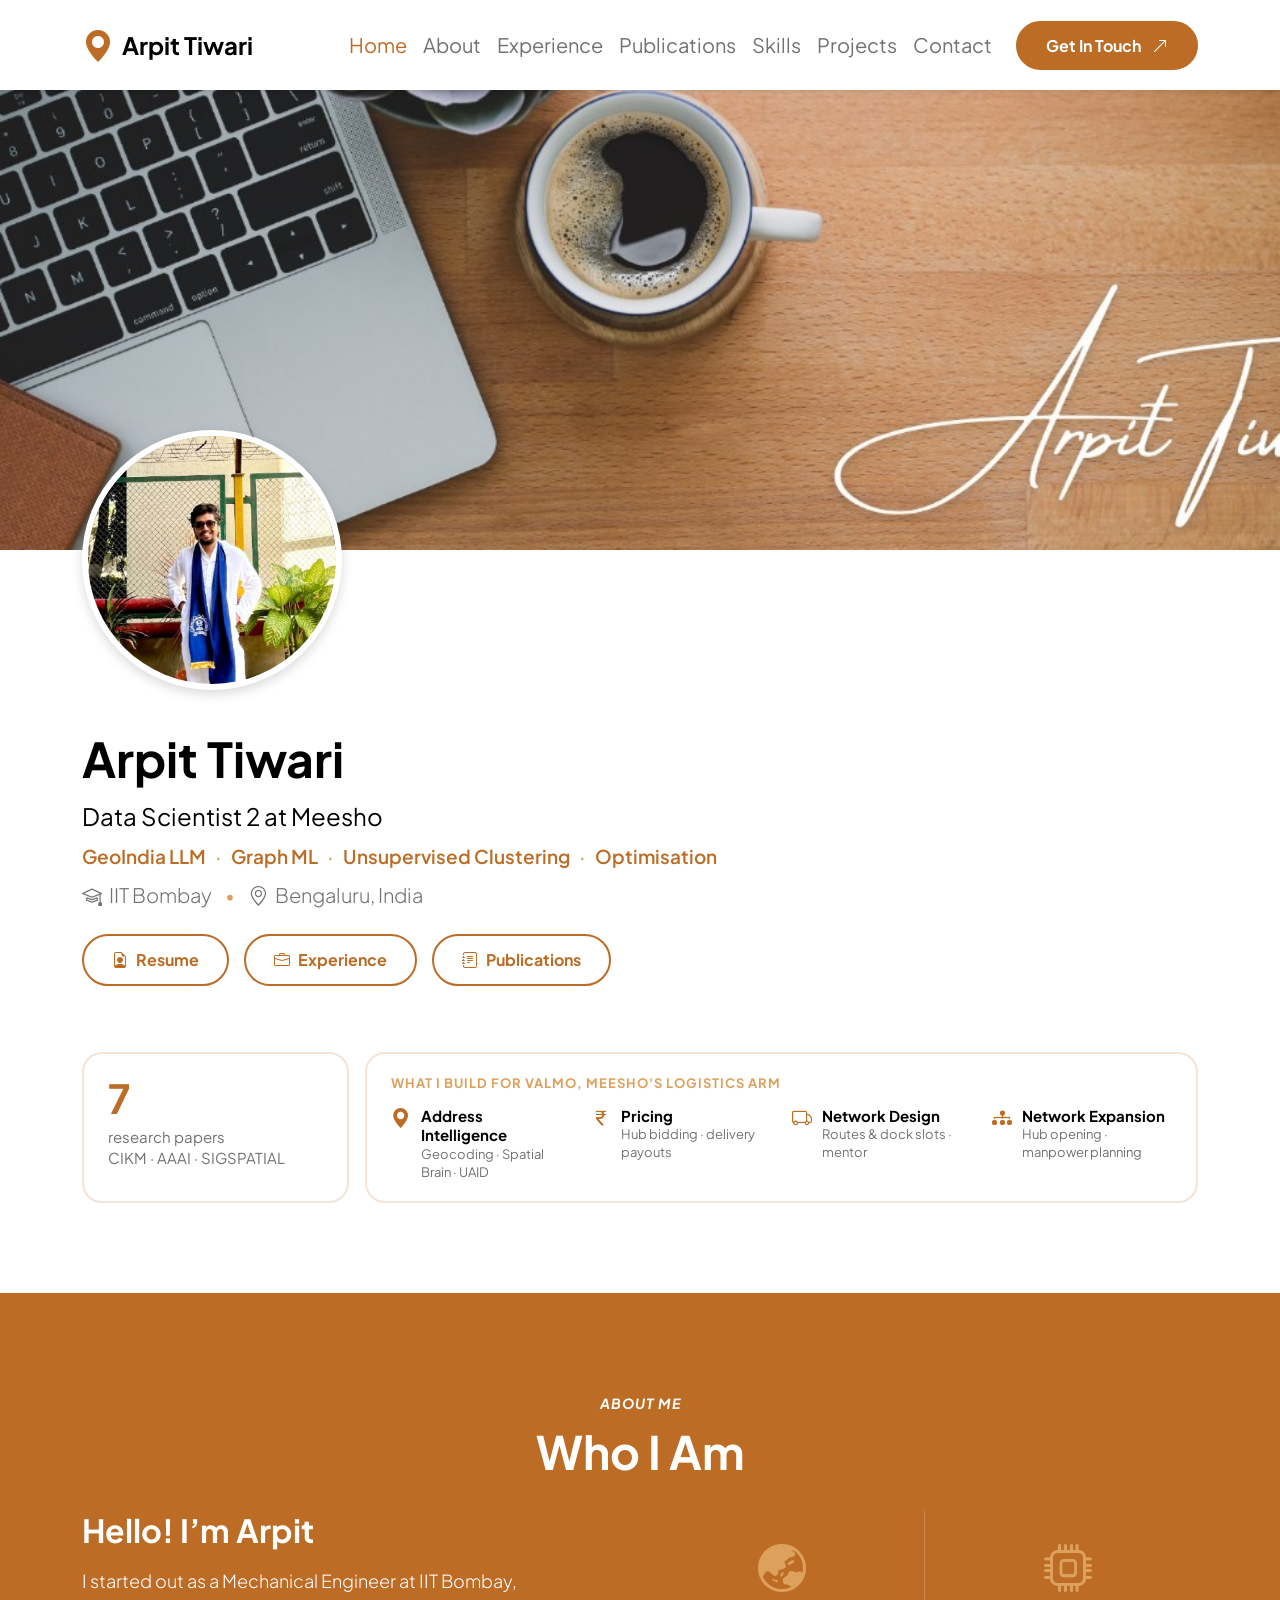
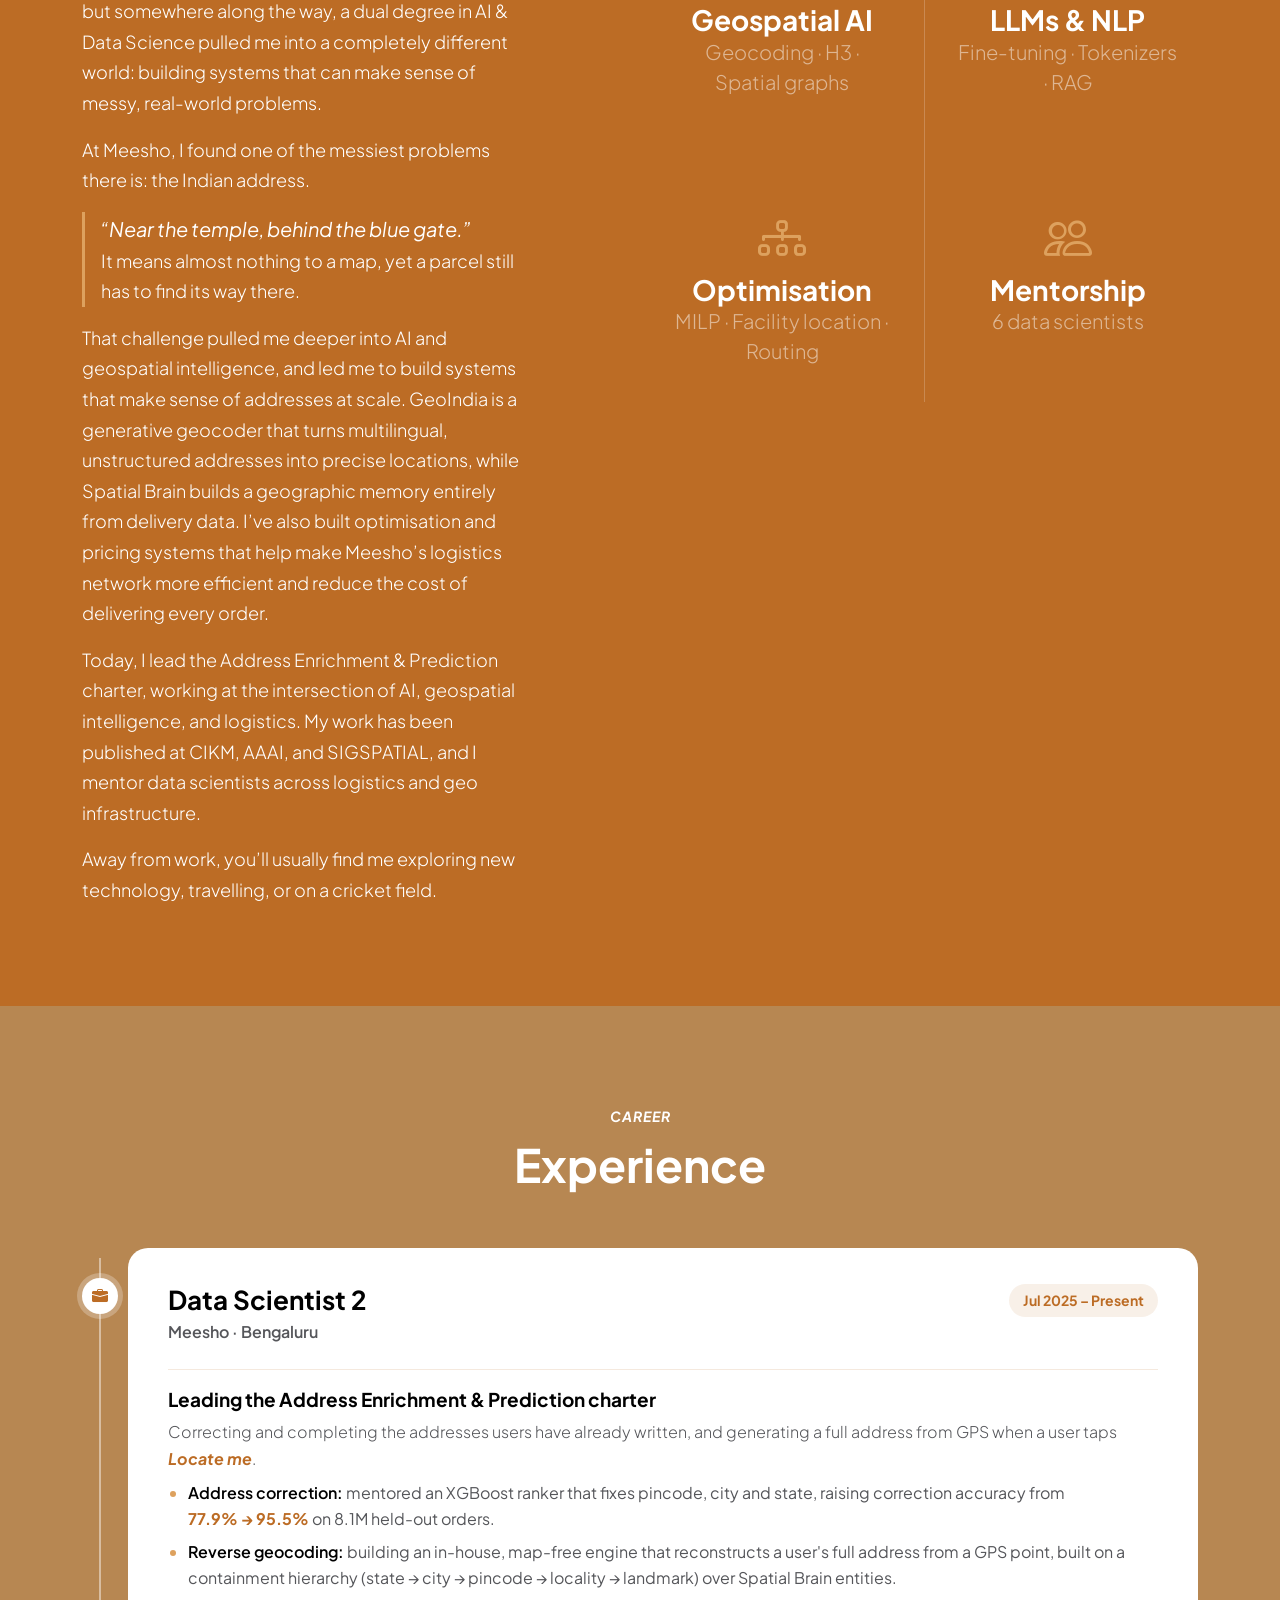
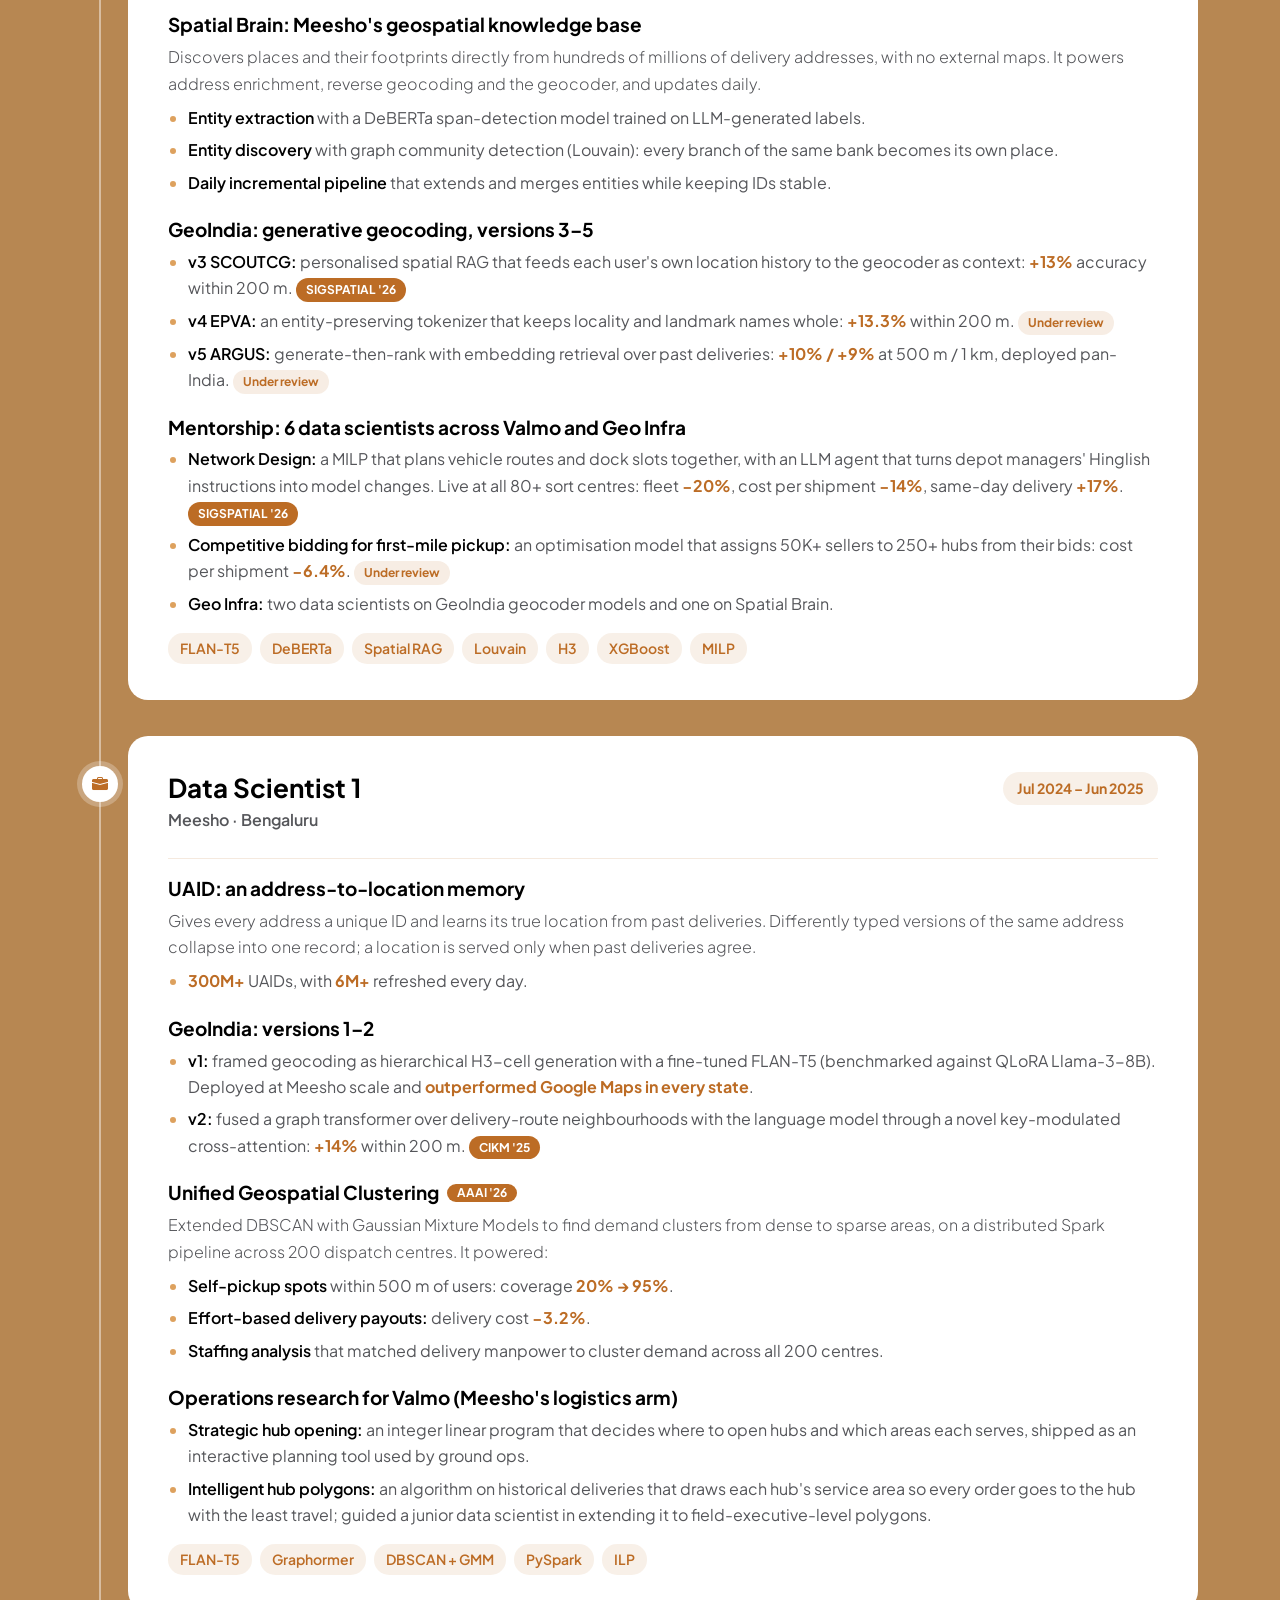
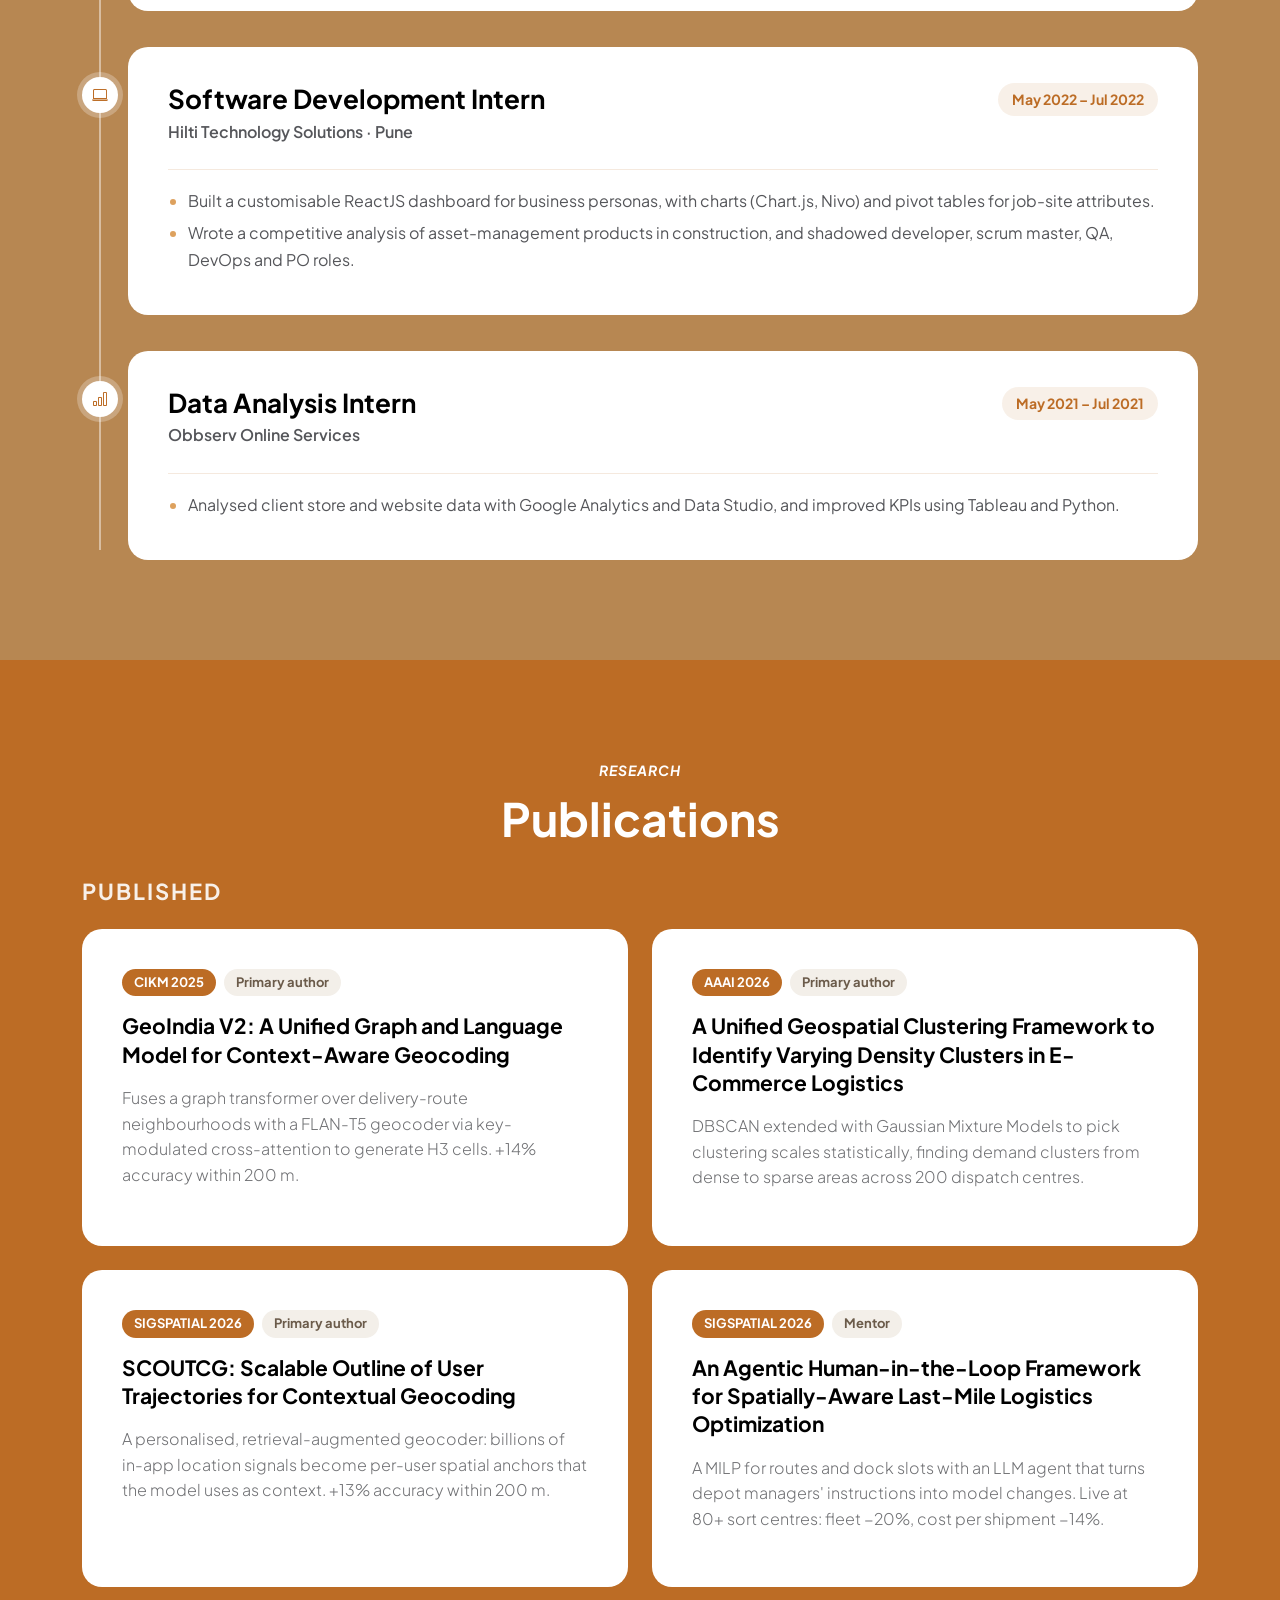
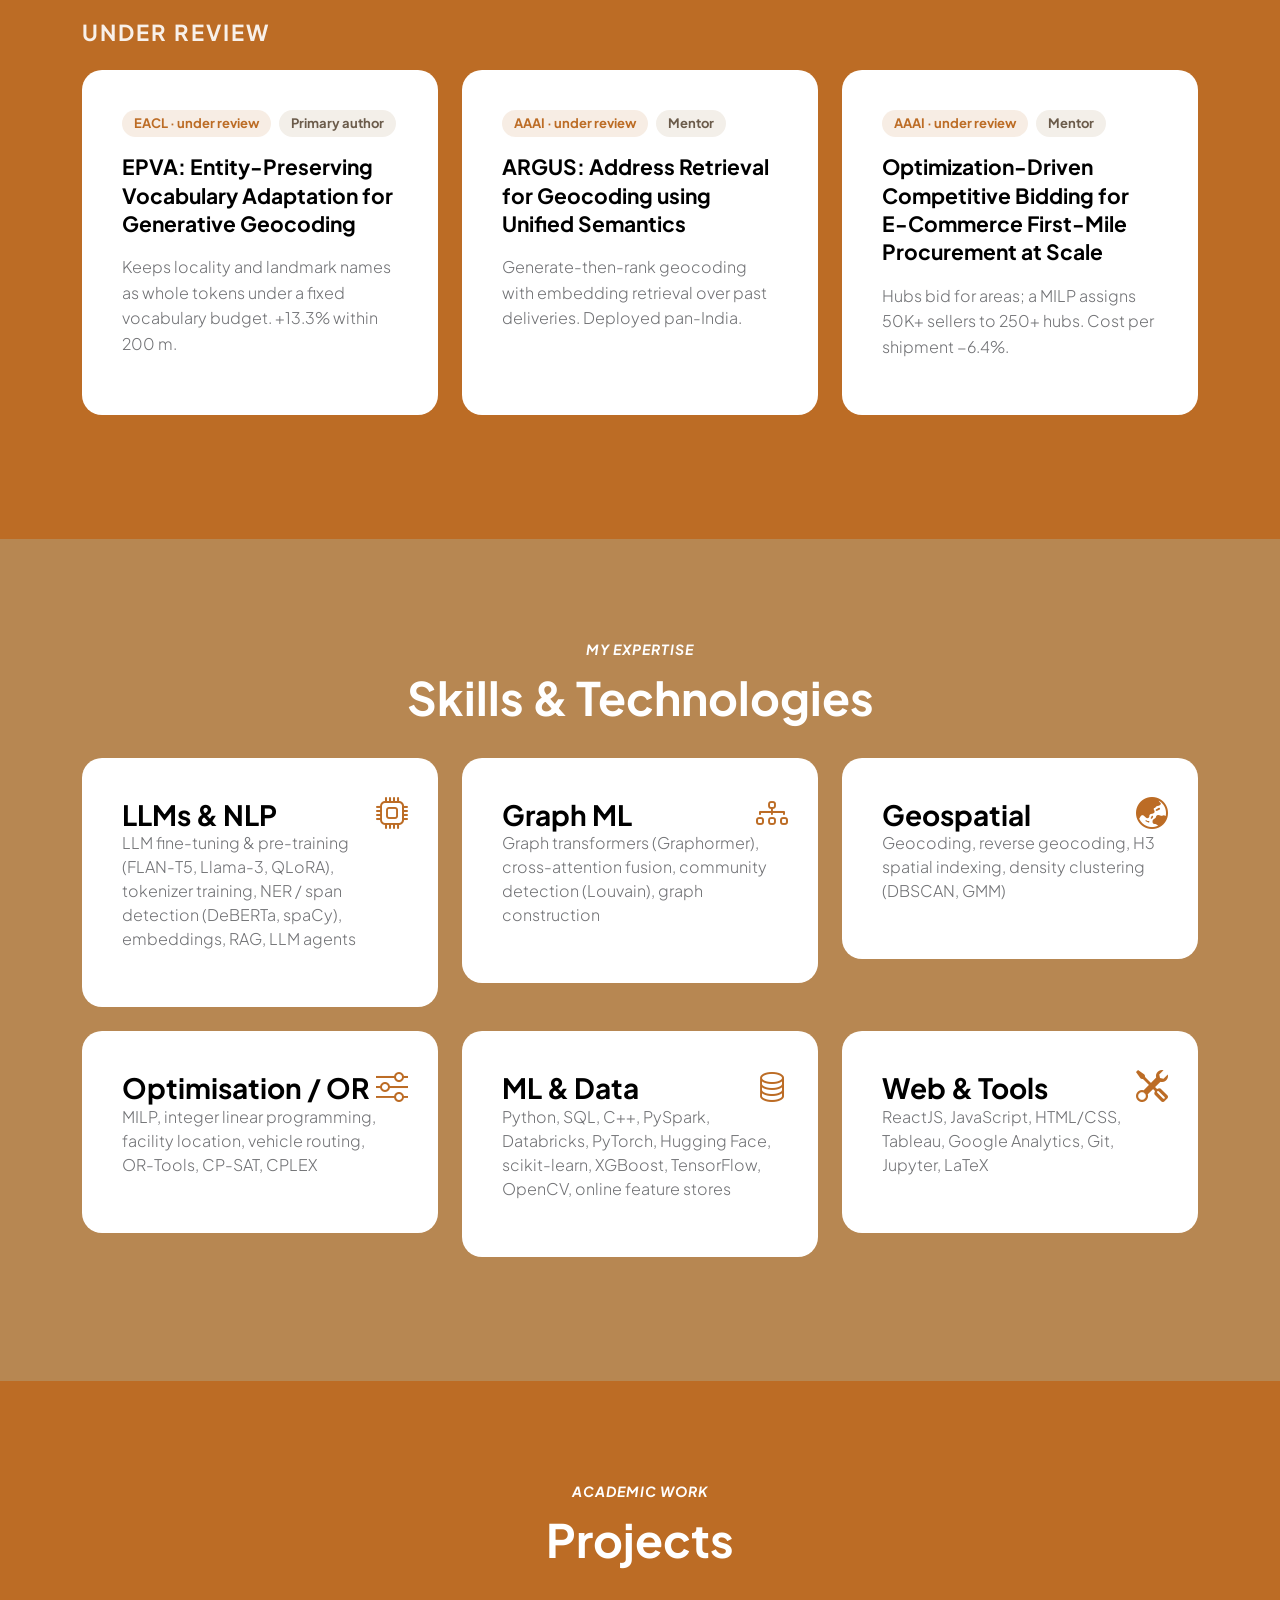
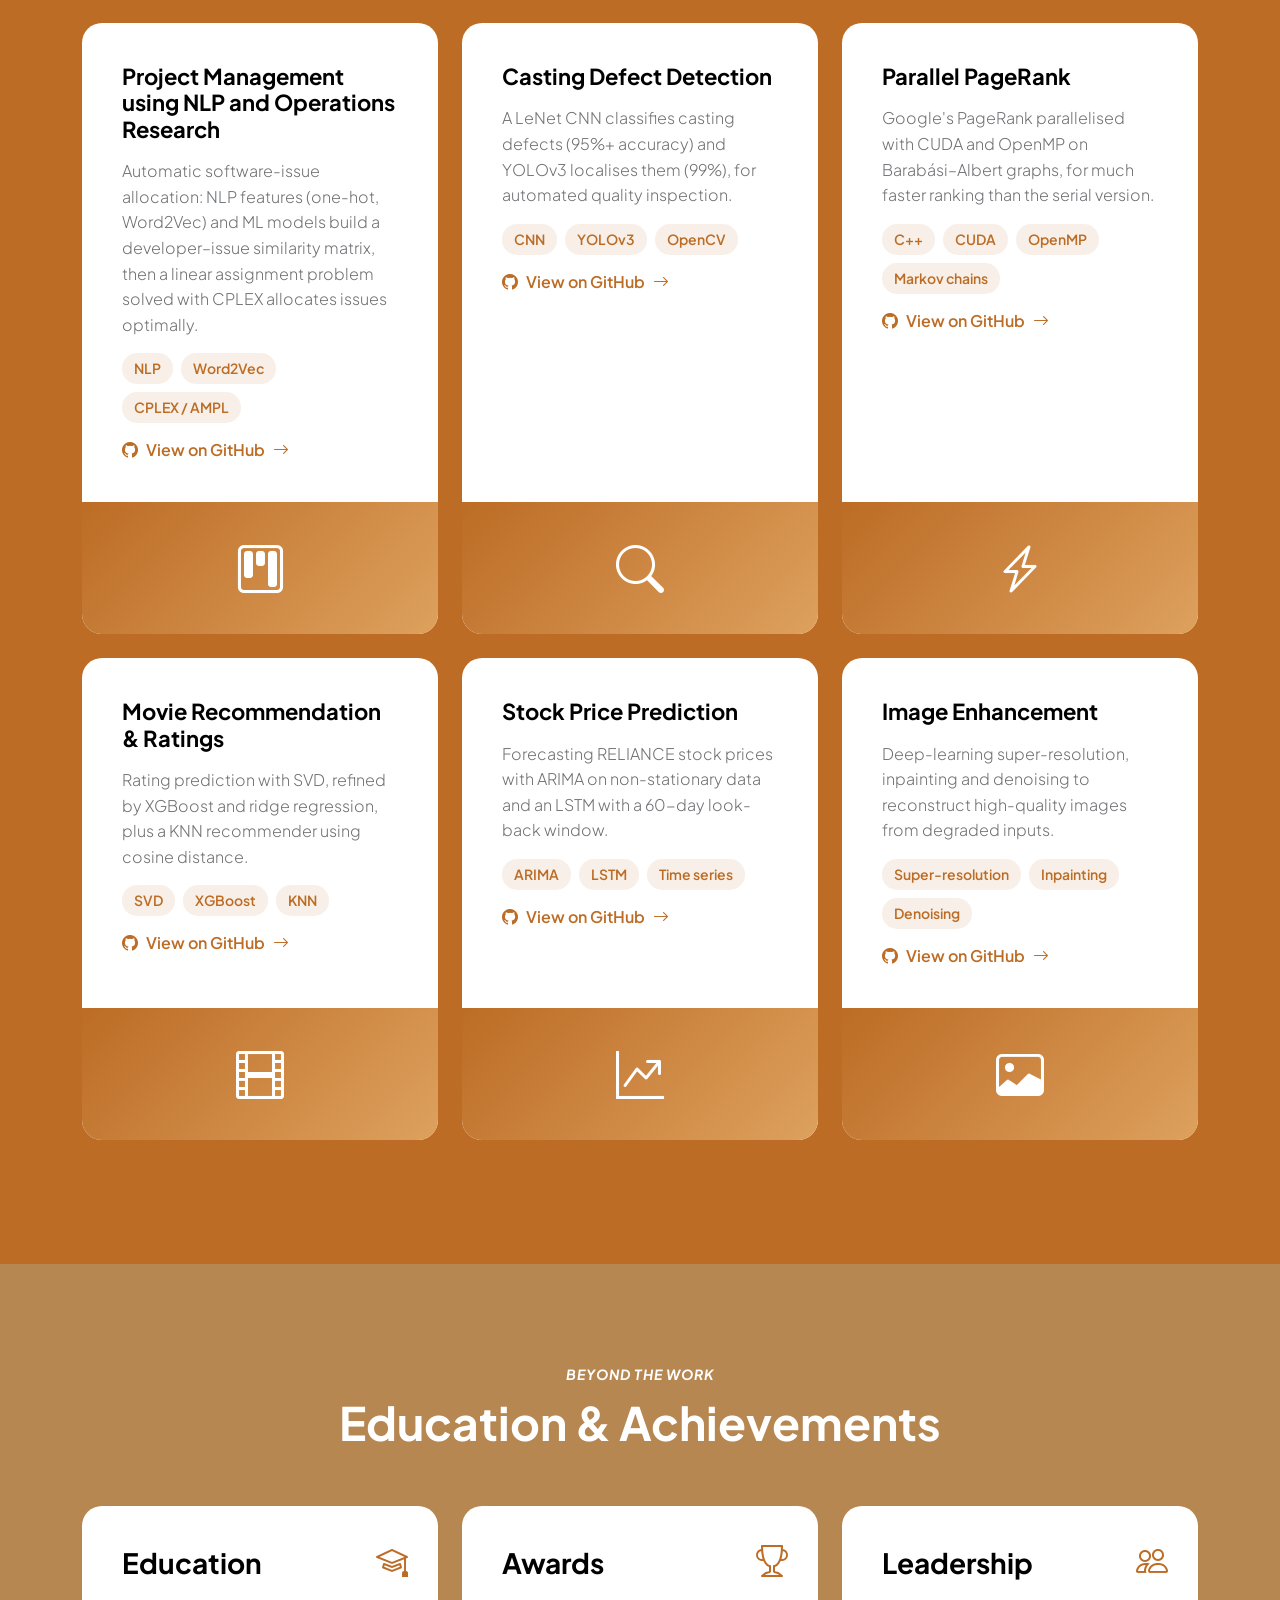
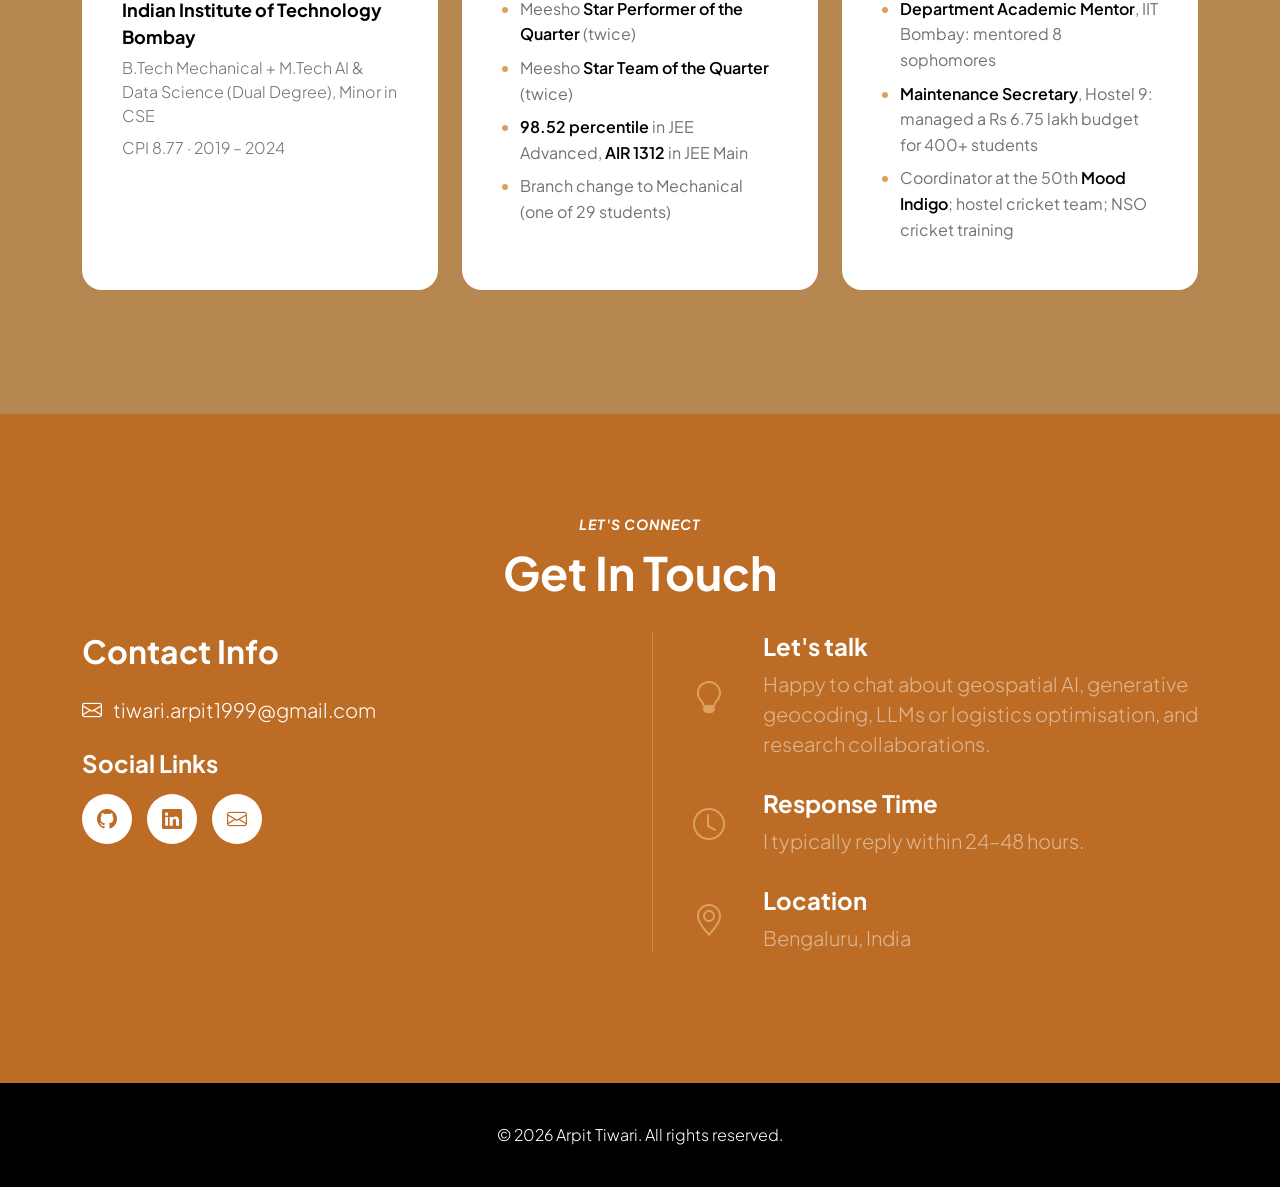
==== commit df61c9bb: "Keep two versions only: v0 (original) and v1 (current) - v1/ refreshed to the current site; v2/ remo" ====
--- a/v1/index.html
+++ b/v1/index.html
@@ -85,7 +85,8 @@
                     <div class="row">
                         <div class="col-lg-9 col-12">
                             <h1>Arpit Tiwari</h1>
-                            <p class="hero-role">Data Scientist 2 at <strong>Meesho</strong> · Geospatial AI, LLMs &amp; Optimisation</p>
+                            <p class="hero-role">Data Scientist 2 at Meesho</p>
+                            <p class="hero-focus">GeoIndia LLM <span>·</span> Graph ML <span>·</span> Unsupervised Clustering <span>·</span> Optimisation</p>
                             <p class="hero-tagline">
                                 <i class="bi-mortarboard me-1"></i> IIT Bombay
                                 <span class="hero-dot">•</span>
@@ -93,7 +94,7 @@
                             </p>
 
                             <div class="hero-buttons mt-4">
-                                <a class="btn custom-btn" href="resume.pdf" target="_blank" rel="noopener">
+                                <a class="btn custom-border-btn-dark" href="resume.pdf" target="_blank" rel="noopener">
                                     <i class="bi-file-earmark-person me-2"></i>
                                     Resume
                                 </a>
@@ -110,28 +111,33 @@
                     </div>
 
                     <div class="row hero-stats g-3">
-                        <div class="col-lg-3 col-6">
+                        <div class="col-lg-3 col-12">
                             <div class="stat-card">
                                 <span class="stat-number">7</span>
                                 <span class="stat-label">research papers<br>CIKM · AAAI · SIGSPATIAL</span>
                             </div>
                         </div>
-                        <div class="col-lg-3 col-6">
-                            <div class="stat-card">
-                                <span class="stat-number">300M+</span>
-                                <span class="stat-label">addresses given a<br>learned location (UAID)</span>
-                            </div>
-                        </div>
-                        <div class="col-lg-3 col-6">
-                            <div class="stat-card">
-                                <span class="stat-number">80+</span>
-                                <span class="stat-label">sort centres running<br>systems I mentored</span>
-                            </div>
-                        </div>
-                        <div class="col-lg-3 col-6">
-                            <div class="stat-card">
-                                <span class="stat-number">6</span>
-                                <span class="stat-label">data scientists<br>mentored</span>
+                        <div class="col-lg-9 col-12">
+                            <div class="stat-card domains-card">
+                                <span class="domains-title">What I build for Valmo, Meesho's logistics arm</span>
+                                <div class="domains-grid">
+                                    <div class="domain">
+                                        <i class="bi-geo-alt-fill"></i>
+                                        <div><strong>Address Intelligence</strong><span>Geocoding · Spatial Brain · UAID</span></div>
+                                    </div>
+                                    <div class="domain">
+                                        <i class="bi-currency-rupee"></i>
+                                        <div><strong>Pricing</strong><span>Hub bidding · delivery payouts</span></div>
+                                    </div>
+                                    <div class="domain">
+                                        <i class="bi-truck"></i>
+                                        <div><strong>Network Design</strong><span>Routes &amp; dock slots · mentor</span></div>
+                                    </div>
+                                    <div class="domain">
+                                        <i class="bi-diagram-3-fill"></i>
+                                        <div><strong>Network Expansion</strong><span>Hub opening · manpower planning</span></div>
+                                    </div>
+                                </div>
                             </div>
                         </div>
                     </div>
@@ -149,13 +155,19 @@
                     </div>
 
                     <div class="col-lg-5 col-12 me-auto mb-4 mb-lg-0">
-                        <h3 class="text-white mb-3">Hello! I'm Arpit</h3>
-
-                        <p class="text-white">I'm a data scientist at Meesho, where I build the systems that understand Indian addresses: generative geocoders that turn messy, multilingual text into precise locations, a geospatial knowledge base learned entirely from delivery data, and optimisation models that plan a logistics network.</p>
-
-                        <p class="text-white">I lead Meesho's Address Enrichment &amp; Prediction charter, publish the research behind this work at venues like CIKM, AAAI and SIGSPATIAL, and mentor data scientists across logistics and geo infrastructure.</p>
-
-                        <p class="text-white mb-0">I studied at IIT Bombay (B.Tech Mechanical + M.Tech in AI &amp; Data Science, Minor in CSE).</p>
+                        <h3 class="text-white mb-3">Hello! I’m Arpit</h3>
+
+                        <p class="text-white">I started out as a Mechanical Engineer at IIT Bombay, but somewhere along the way, a dual degree in AI &amp; Data Science pulled me into a completely different world: building systems that can make sense of messy, real-world problems.</p>
+
+                        <p class="text-white">At Meesho, I found one of the messiest problems there is: the Indian address.</p>
+
+                        <p class="text-white about-quote"><span>“Near the temple, behind the blue gate.”</span><br>It means almost nothing to a map, yet a parcel still has to find its way there.</p>
+
+                        <p class="text-white">That challenge pulled me deeper into AI and geospatial intelligence, and led me to build systems that make sense of addresses at scale. GeoIndia is a generative geocoder that turns multilingual, unstructured addresses into precise locations, while Spatial Brain builds a geographic memory entirely from delivery data. I’ve also built optimisation and pricing systems that help make Meesho’s logistics network more efficient and reduce the cost of delivering every order.</p>
+
+                        <p class="text-white">Today, I lead the Address Enrichment &amp; Prediction charter, working at the intersection of AI, geospatial intelligence, and logistics. My work has been published at CIKM, AAAI, and SIGSPATIAL, and I mentor data scientists across logistics and geo infrastructure.</p>
+
+                        <p class="text-white mb-0">Away from work, you’ll usually find me exploring new technology, travelling, or on a cricket field.</p>
                     </div>
 
                     <div class="col-lg-6 col-12">
@@ -249,11 +261,12 @@
                                         </ul>
                                     </div>
 
-                                    <div class="exp-block mb-0">
-                                        <h5>Mentorship</h5>
+                                    <div class="exp-block mb-0" id="mentorship">
+                                        <h5>Mentorship: 6 data scientists across Valmo and Geo Infra</h5>
                                         <ul>
                                             <li><strong>Network Design:</strong> a MILP that plans vehicle routes and dock slots together, with an LLM agent that turns depot managers' Hinglish instructions into model changes. Live at all 80+ sort centres: fleet <span class="metric">−20%</span>, cost per shipment <span class="metric">−14%</span>, same-day delivery <span class="metric">+17%</span>. <span class="venue-chip">SIGSPATIAL '26</span></li>
                                             <li><strong>Competitive bidding for first-mile pickup:</strong> an optimisation model that assigns 50K+ sellers to 250+ hubs from their bids: cost per shipment <span class="metric">−6.4%</span>. <span class="venue-chip muted">Under review</span></li>
+                                            <li><strong>Geo Infra:</strong> two data scientists on GeoIndia geocoder models and one on Spatial Brain.</li>
                                         </ul>
                                     </div>
 
@@ -311,7 +324,7 @@
                                         <h5>Operations research for Valmo (Meesho's logistics arm)</h5>
                                         <ul>
                                             <li><strong>Strategic hub opening:</strong> an integer linear program that decides where to open hubs and which areas each serves, shipped as an interactive planning tool used by ground ops.</li>
-                                            <li><strong>Intelligent hub polygons:</strong> an algorithm on historical deliveries that draws each hub's service area so every order goes to the hub with the least travel.</li>
+                                            <li><strong>Intelligent hub polygons:</strong> an algorithm on historical deliveries that draws each hub's service area so every order goes to the hub with the least travel; guided a junior data scientist in extending it to field-executive-level polygons.</li>
                                         </ul>
                                     </div>
 
--- a/v1/styles.css
+++ b/v1/styles.css
@@ -1056,3 +1056,96 @@
     font-size: 19px;
   }
 }
+
+/* Hero: Valmo work-areas card */
+.domains-card {
+  padding: 20px 24px;
+}
+
+.domains-title {
+  font-size: 13px;
+  font-weight: var(--font-weight-bold);
+  text-transform: uppercase;
+  letter-spacing: 1px;
+  color: var(--secondary-color);
+  margin-bottom: 12px;
+}
+
+.domains-grid {
+  display: grid;
+  grid-template-columns: 1fr 1fr;
+  gap: 12px 20px;
+}
+
+.domain {
+  display: flex;
+  align-items: flex-start;
+  gap: 10px;
+}
+
+.domain i {
+  font-size: 20px;
+  color: var(--primary-color);
+  line-height: 1.2;
+}
+
+.domain strong {
+  display: block;
+  font-size: 15px;
+  color: var(--dark-color);
+  line-height: 1.3;
+}
+
+.domain span {
+  display: block;
+  font-size: 13px;
+  color: var(--p-color);
+  line-height: 1.4;
+}
+
+@media screen and (min-width: 992px) {
+  .domains-grid {
+    grid-template-columns: repeat(4, 1fr);
+  }
+}
+
+@media screen and (max-width: 480px) {
+  .domains-grid {
+    grid-template-columns: 1fr;
+  }
+}
+
+#mentorship {
+  scroll-margin-top: 100px;
+}
+
+/* Hero focus areas line */
+.hero-focus {
+  font-size: 19px;
+  font-weight: 600;
+  color: var(--primary-color);
+  margin-bottom: 10px;
+}
+
+.hero-focus span {
+  color: var(--secondary-color);
+  margin: 0 6px;
+}
+
+@media screen and (max-width: 767px) {
+  .hero-focus {
+    font-size: 16px;
+  }
+}
+
+/* About: highlighted address quote */
+.about-quote {
+  border-left: 3px solid var(--secondary-color);
+  padding-left: 16px;
+}
+
+.about-quote span {
+  font-style: italic;
+  font-weight: var(--font-weight-normal);
+  font-size: 20px;
+}
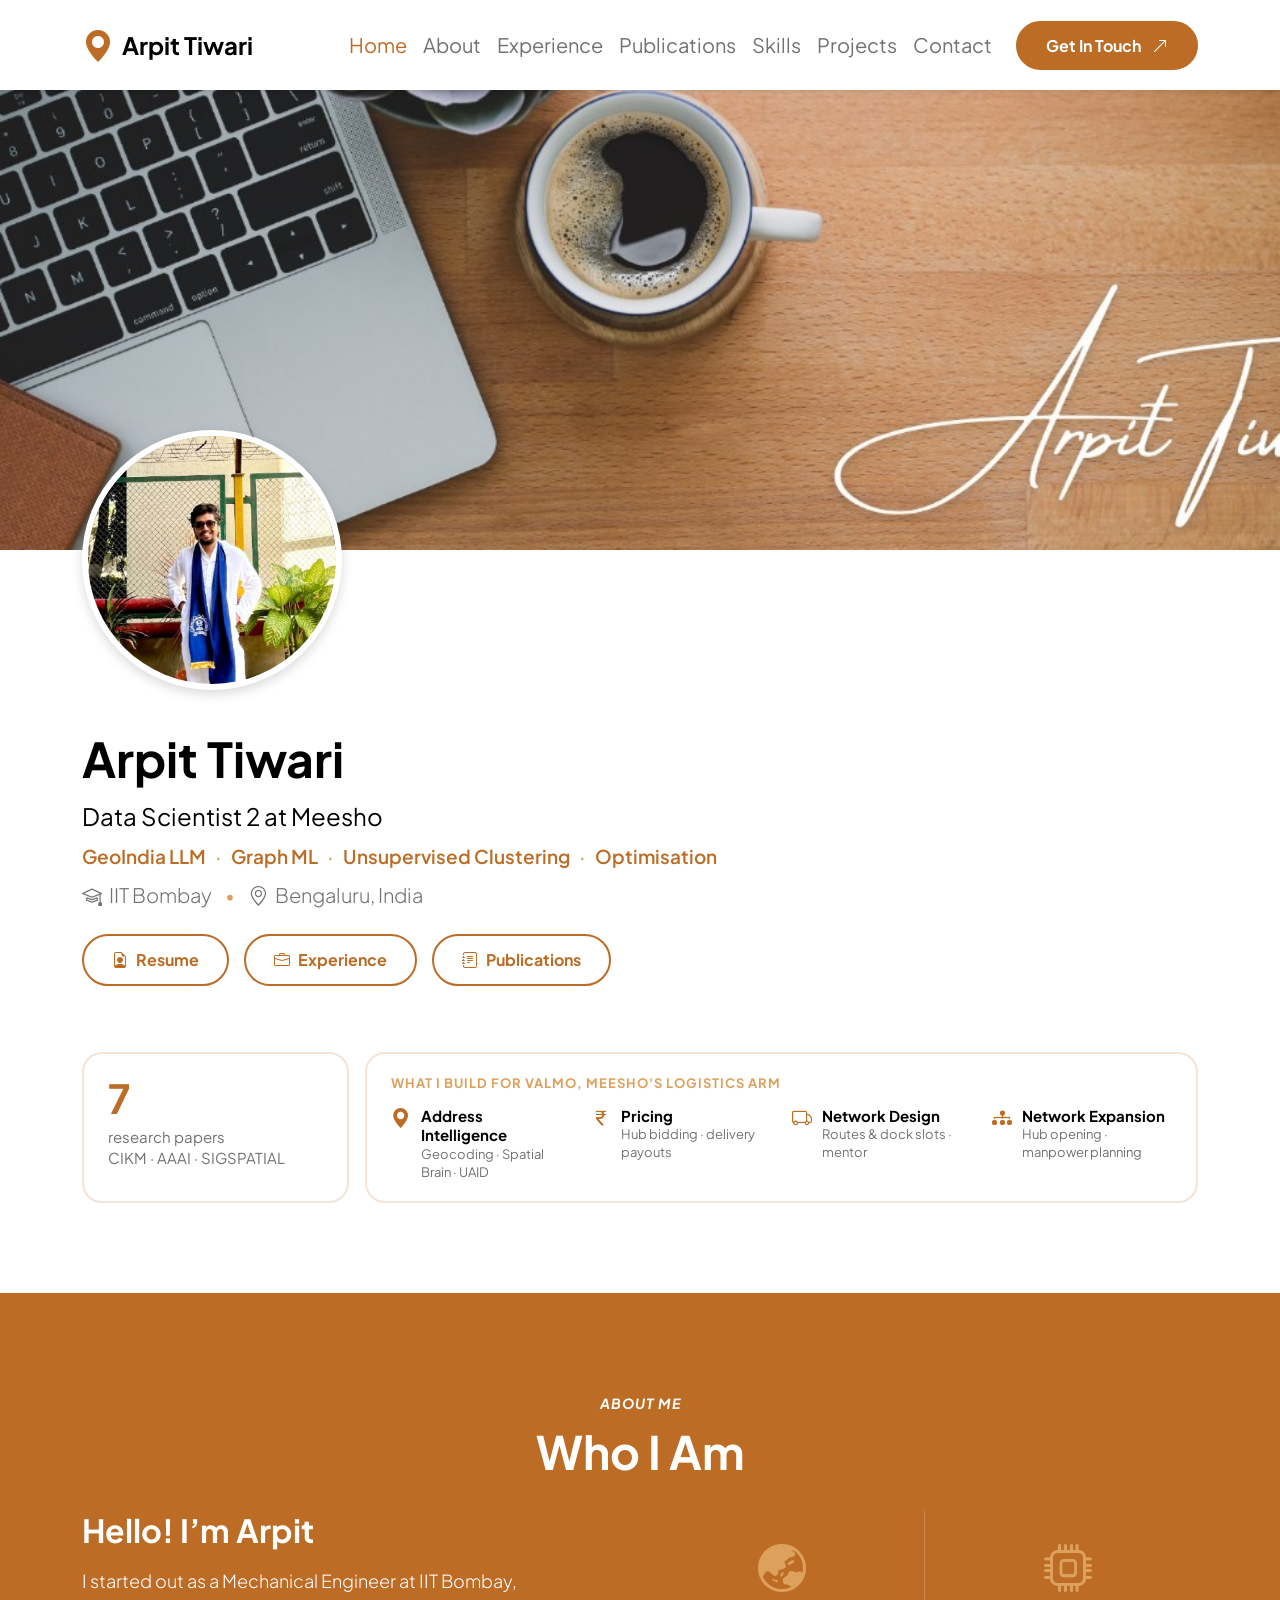
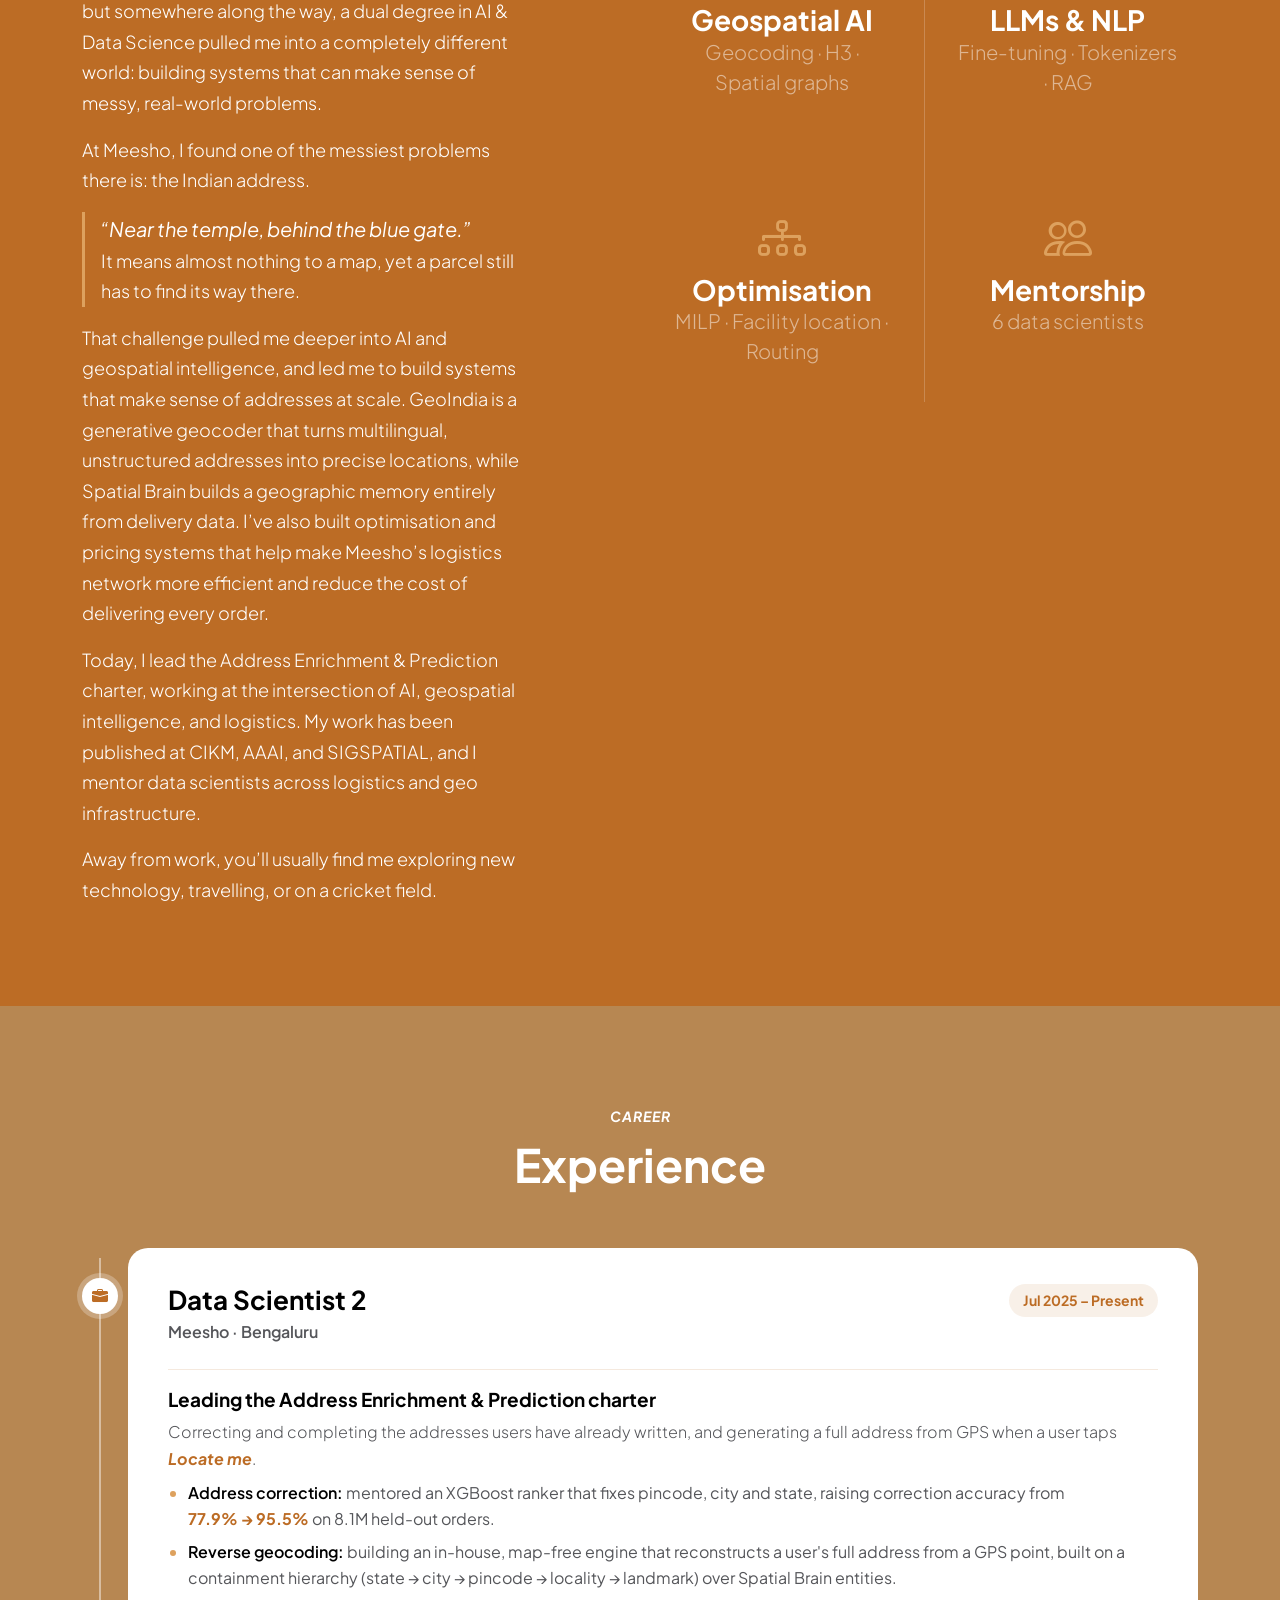
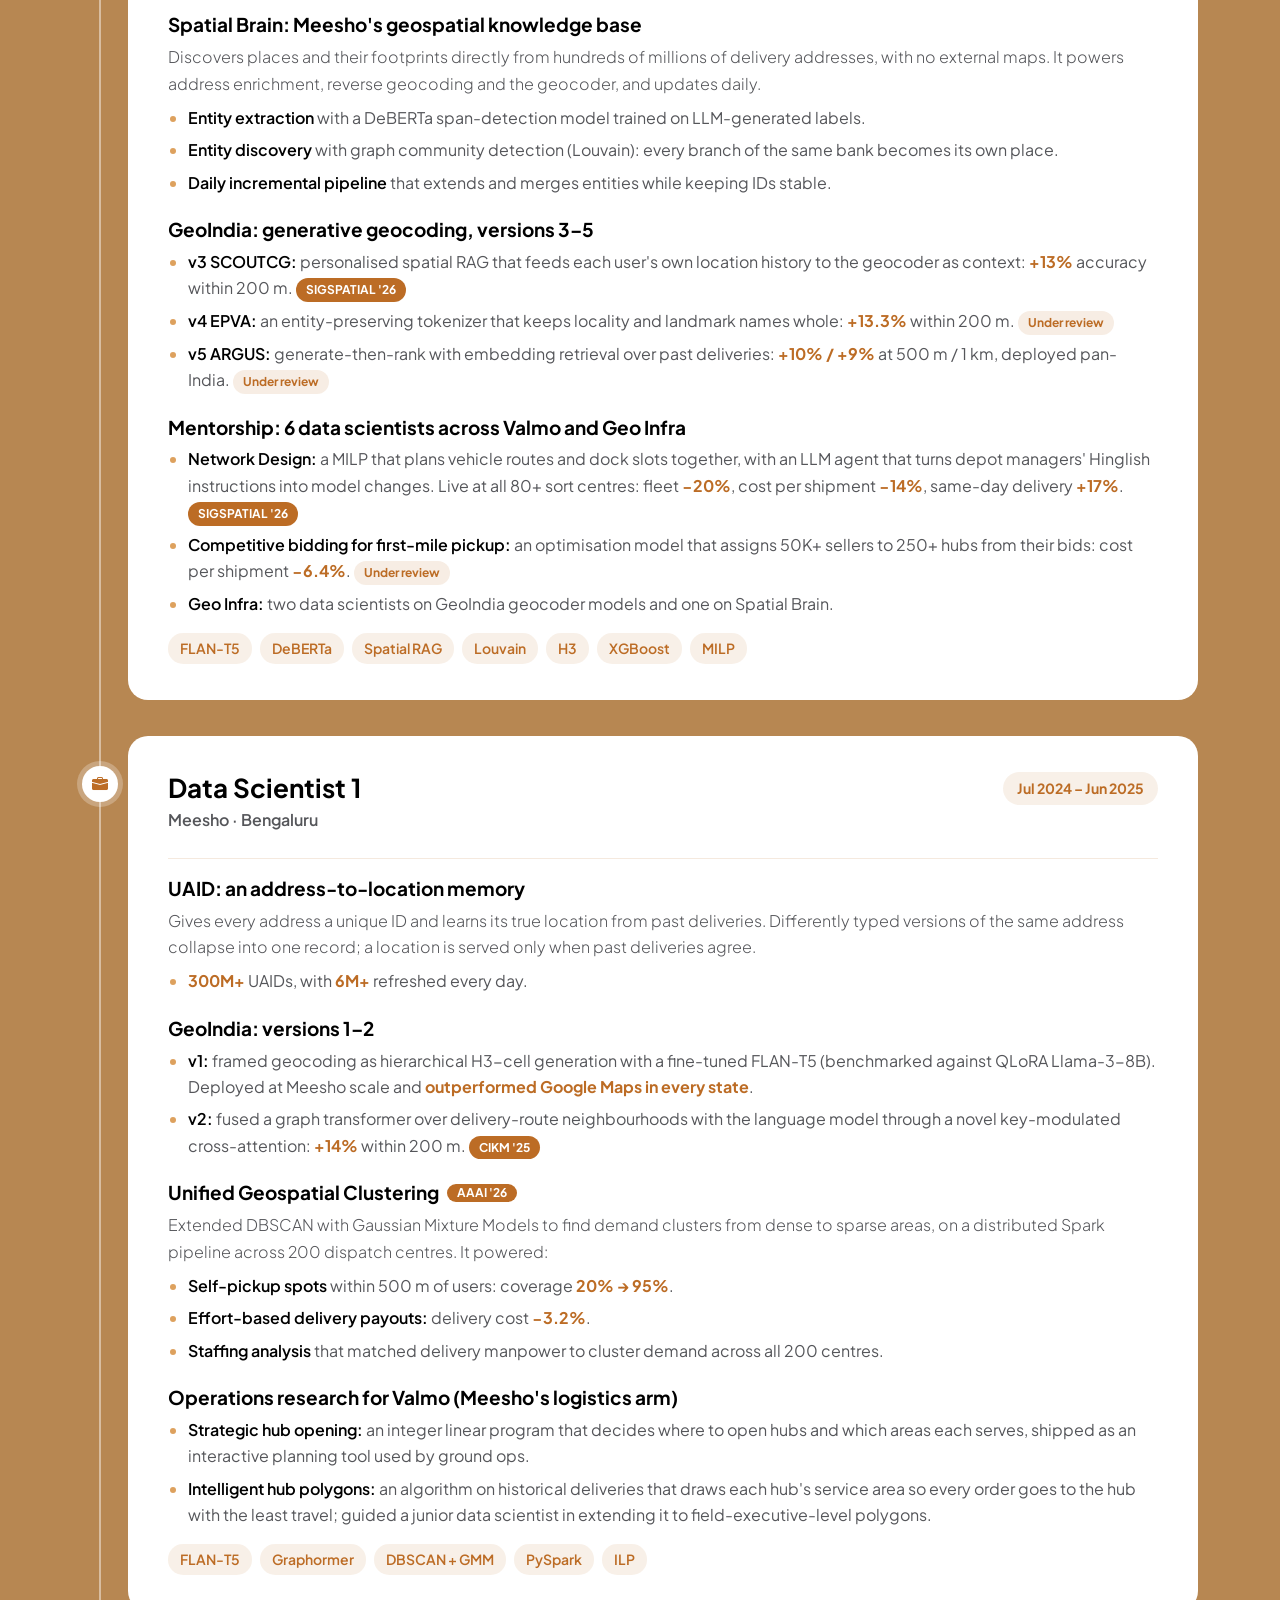
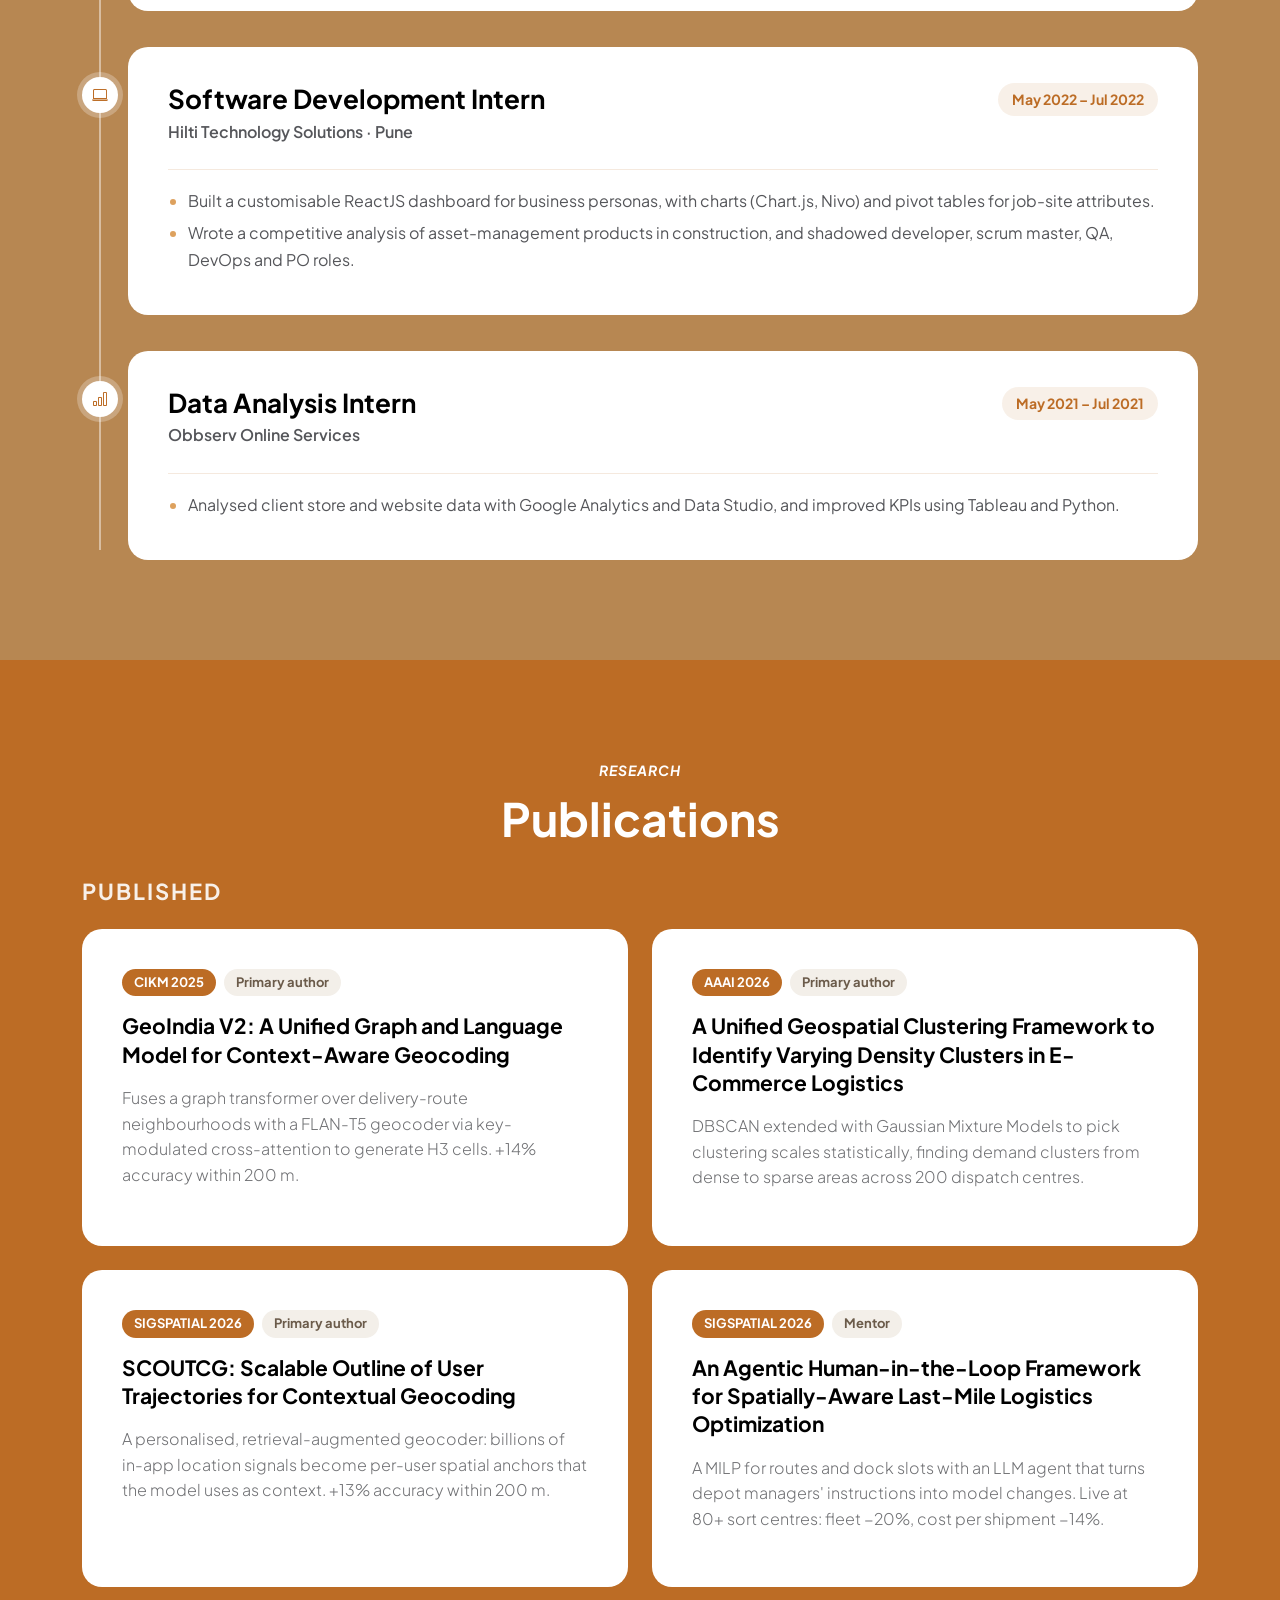
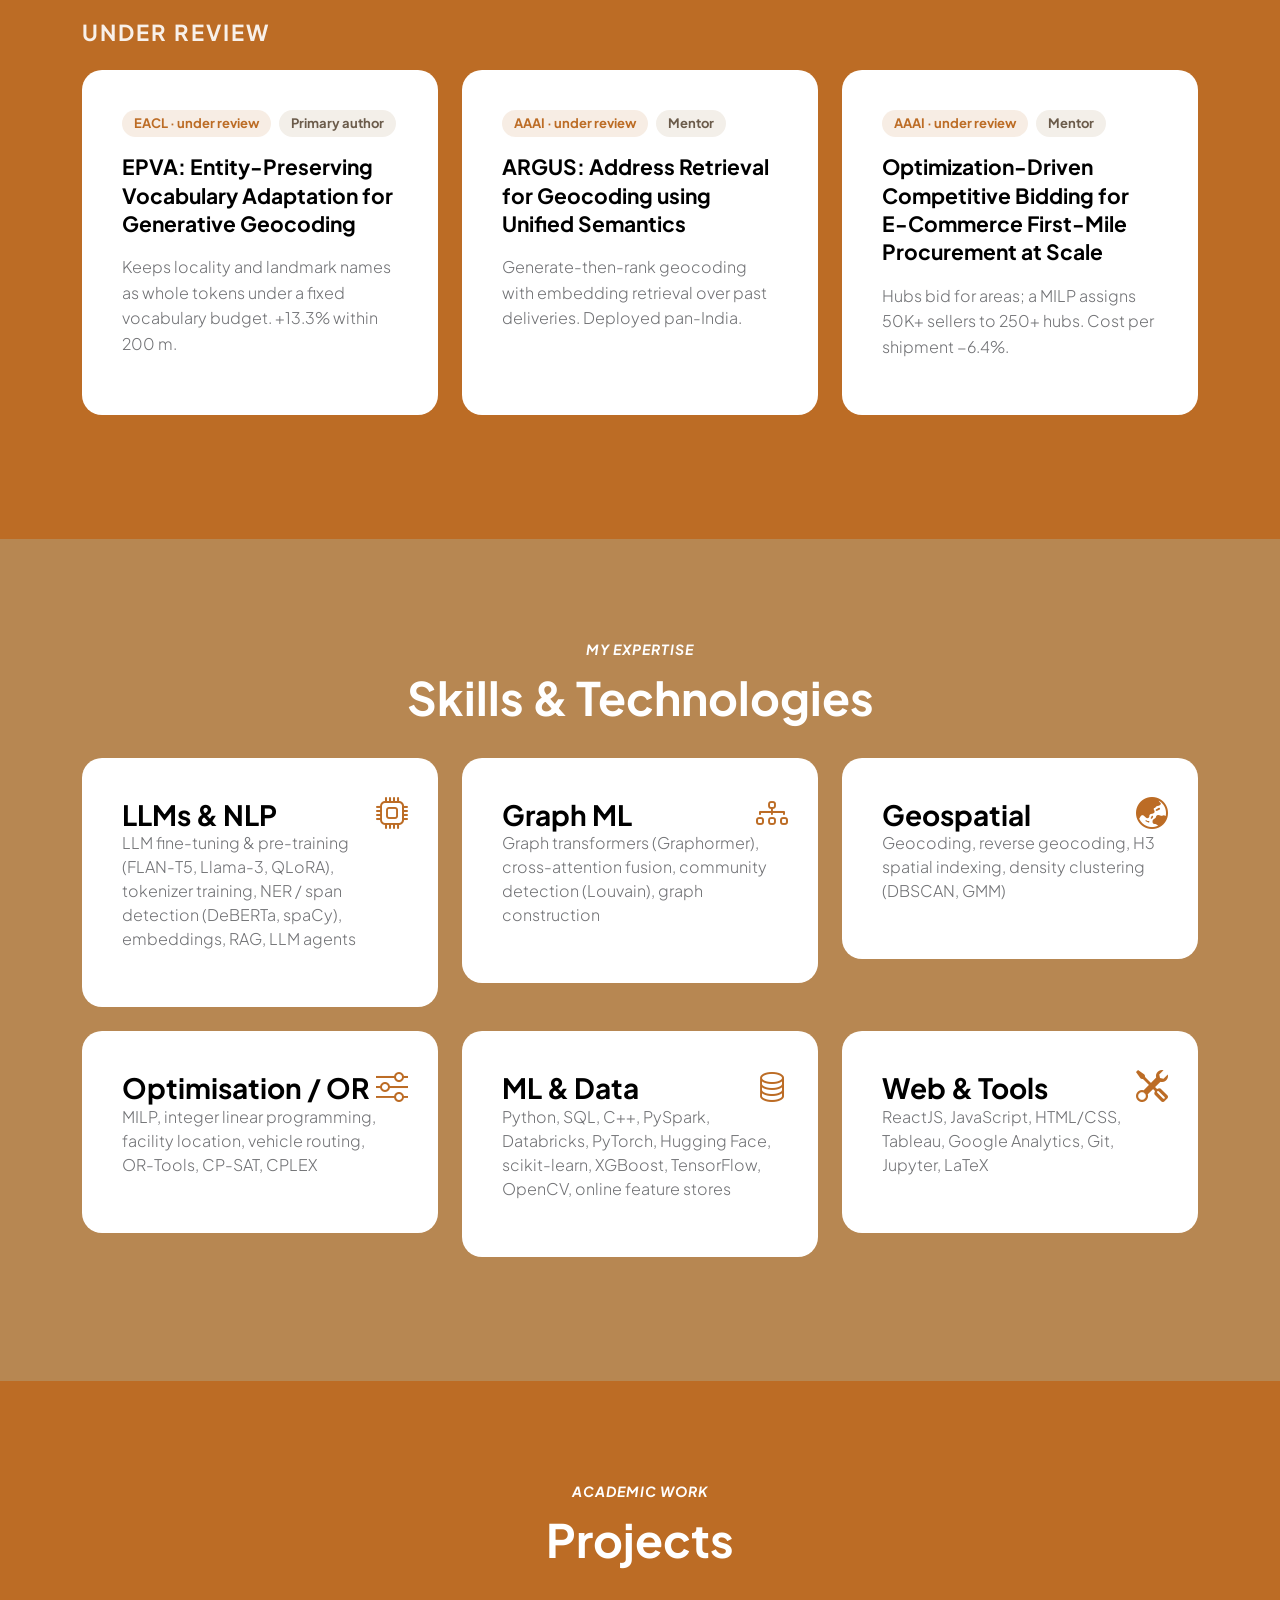
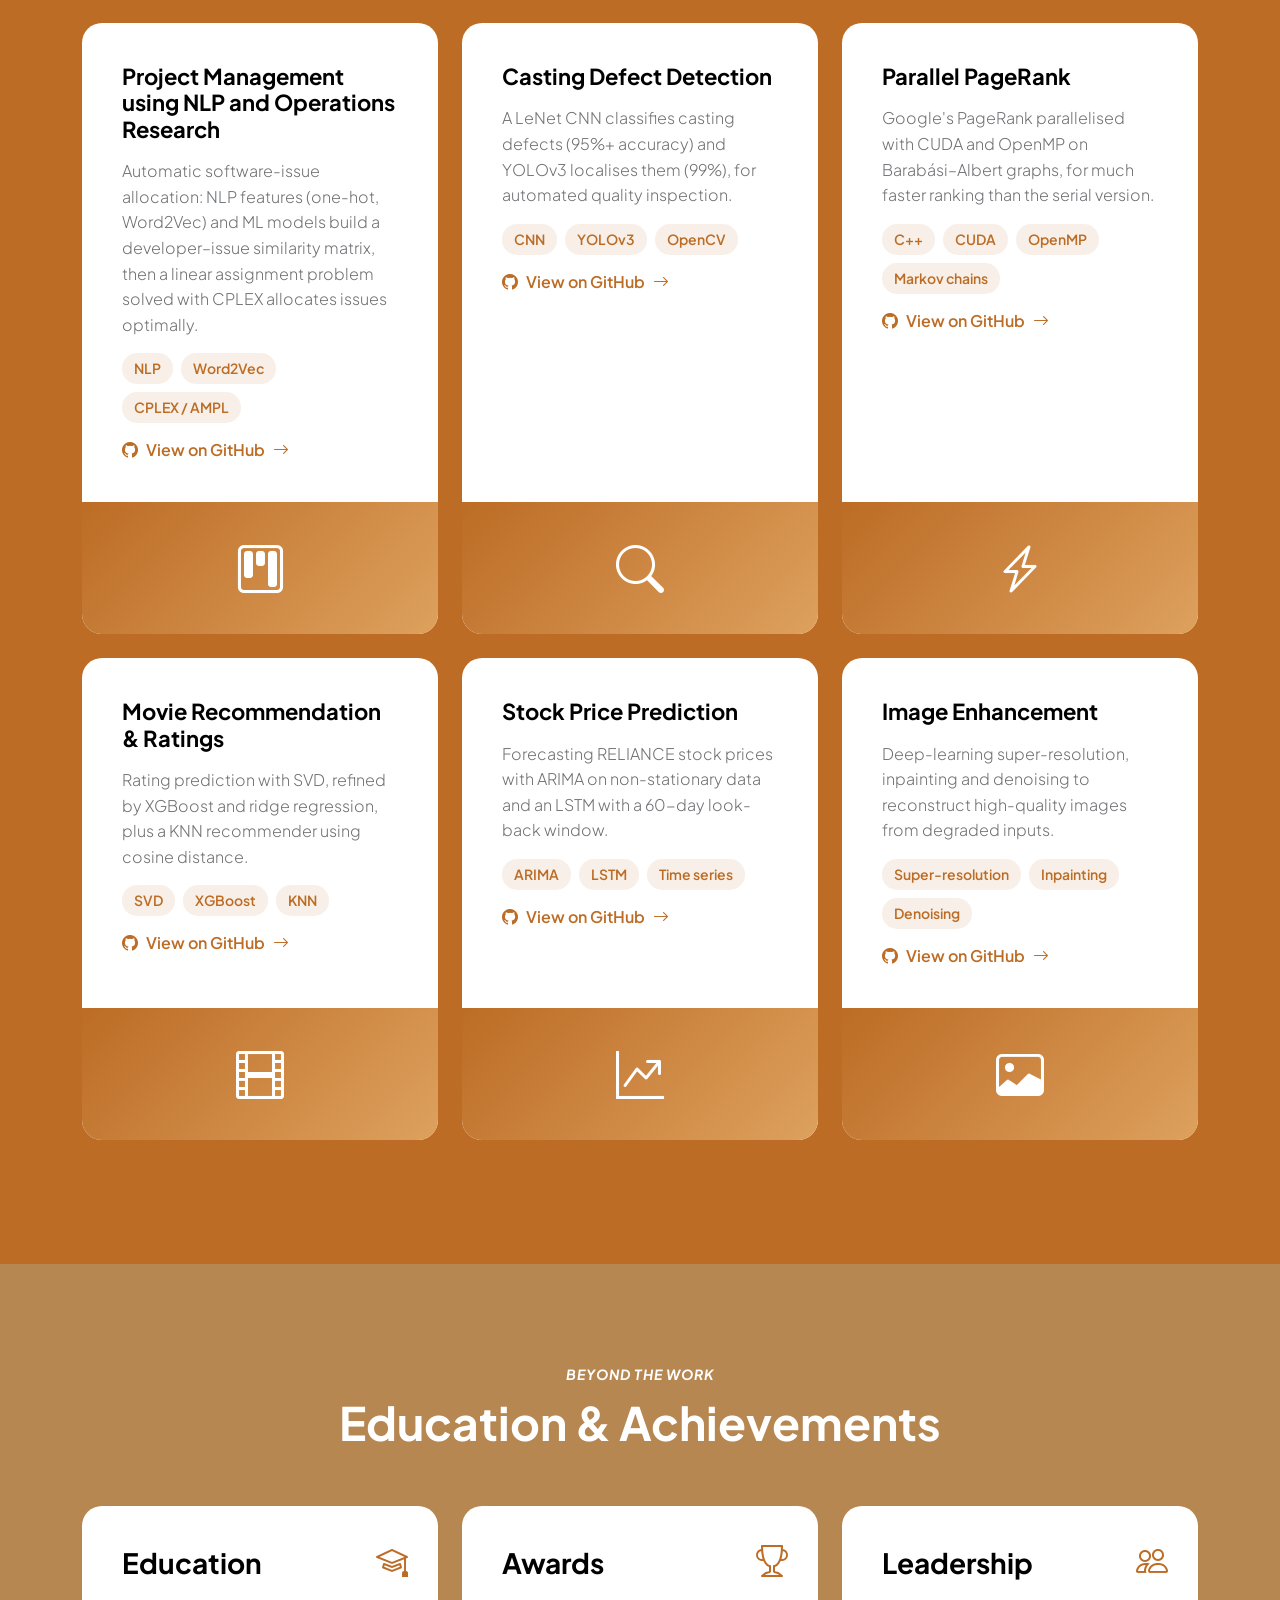
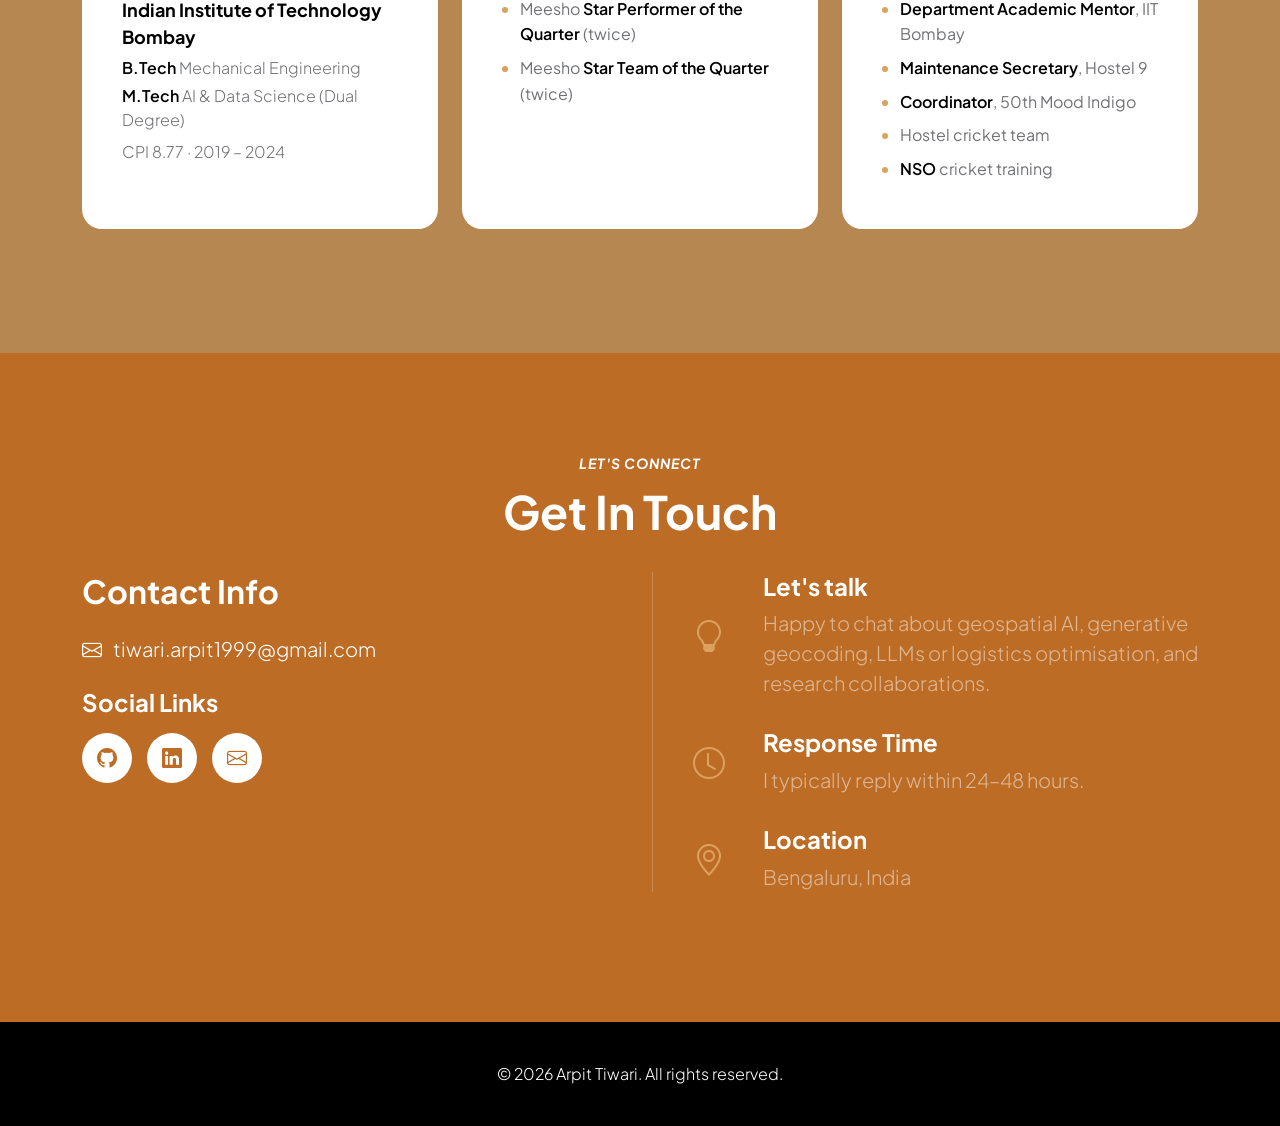
==== commit 696d9b69: "Trim achievements and tidy education - Awards: keep the two Meesho awards; remove JEE ranks and bran" ====
--- a/v1/index.html
+++ b/v1/index.html
@@ -693,7 +693,8 @@
                             <div class="menu-btn"><i class="bi-mortarboard custom-btn-icon"></i></div>
                             <h4 class="mb-3">Education</h4>
                             <p class="achv-title">Indian Institute of Technology Bombay</p>
-                            <p class="menu-price mb-2">B.Tech Mechanical + M.Tech AI &amp; Data Science (Dual Degree), Minor in CSE</p>
+                            <p class="menu-price mb-1"><strong>B.Tech</strong> Mechanical Engineering</p>
+                            <p class="menu-price mb-2"><strong>M.Tech</strong> AI &amp; Data Science (Dual Degree)</p>
                             <p class="menu-price mb-0">CPI 8.77 · 2019 – 2024</p>
                         </div>
                     </div>
@@ -705,8 +706,6 @@
                             <ul class="achv-list">
                                 <li>Meesho <strong>Star Performer of the Quarter</strong> (twice)</li>
                                 <li>Meesho <strong>Star Team of the Quarter</strong> (twice)</li>
-                                <li><strong>98.52 percentile</strong> in JEE Advanced, <strong>AIR 1312</strong> in JEE Main</li>
-                                <li>Branch change to Mechanical (one of 29 students)</li>
                             </ul>
                         </div>
                     </div>
@@ -716,9 +715,11 @@
                             <div class="menu-btn"><i class="bi-people custom-btn-icon"></i></div>
                             <h4 class="mb-3">Leadership</h4>
                             <ul class="achv-list">
-                                <li><strong>Department Academic Mentor</strong>, IIT Bombay: mentored 8 sophomores</li>
-                                <li><strong>Maintenance Secretary</strong>, Hostel 9: managed a Rs 6.75 lakh budget for 400+ students</li>
-                                <li>Coordinator at the 50th <strong>Mood Indigo</strong>; hostel cricket team; NSO cricket training</li>
+                                <li><strong>Department Academic Mentor</strong>, IIT Bombay</li>
+                                <li><strong>Maintenance Secretary</strong>, Hostel 9</li>
+                                <li><strong>Coordinator</strong>, 50th Mood Indigo</li>
+                                <li>Hostel cricket team</li>
+                                <li><strong>NSO</strong> cricket training</li>
                             </ul>
                         </div>
                     </div>
--- a/v1/styles.css
+++ b/v1/styles.css
@@ -1149,3 +1149,8 @@
   font-weight: var(--font-weight-normal);
   font-size: 20px;
 }
+
+.menu-price strong {
+  color: var(--dark-color);
+  font-weight: 600;
+}
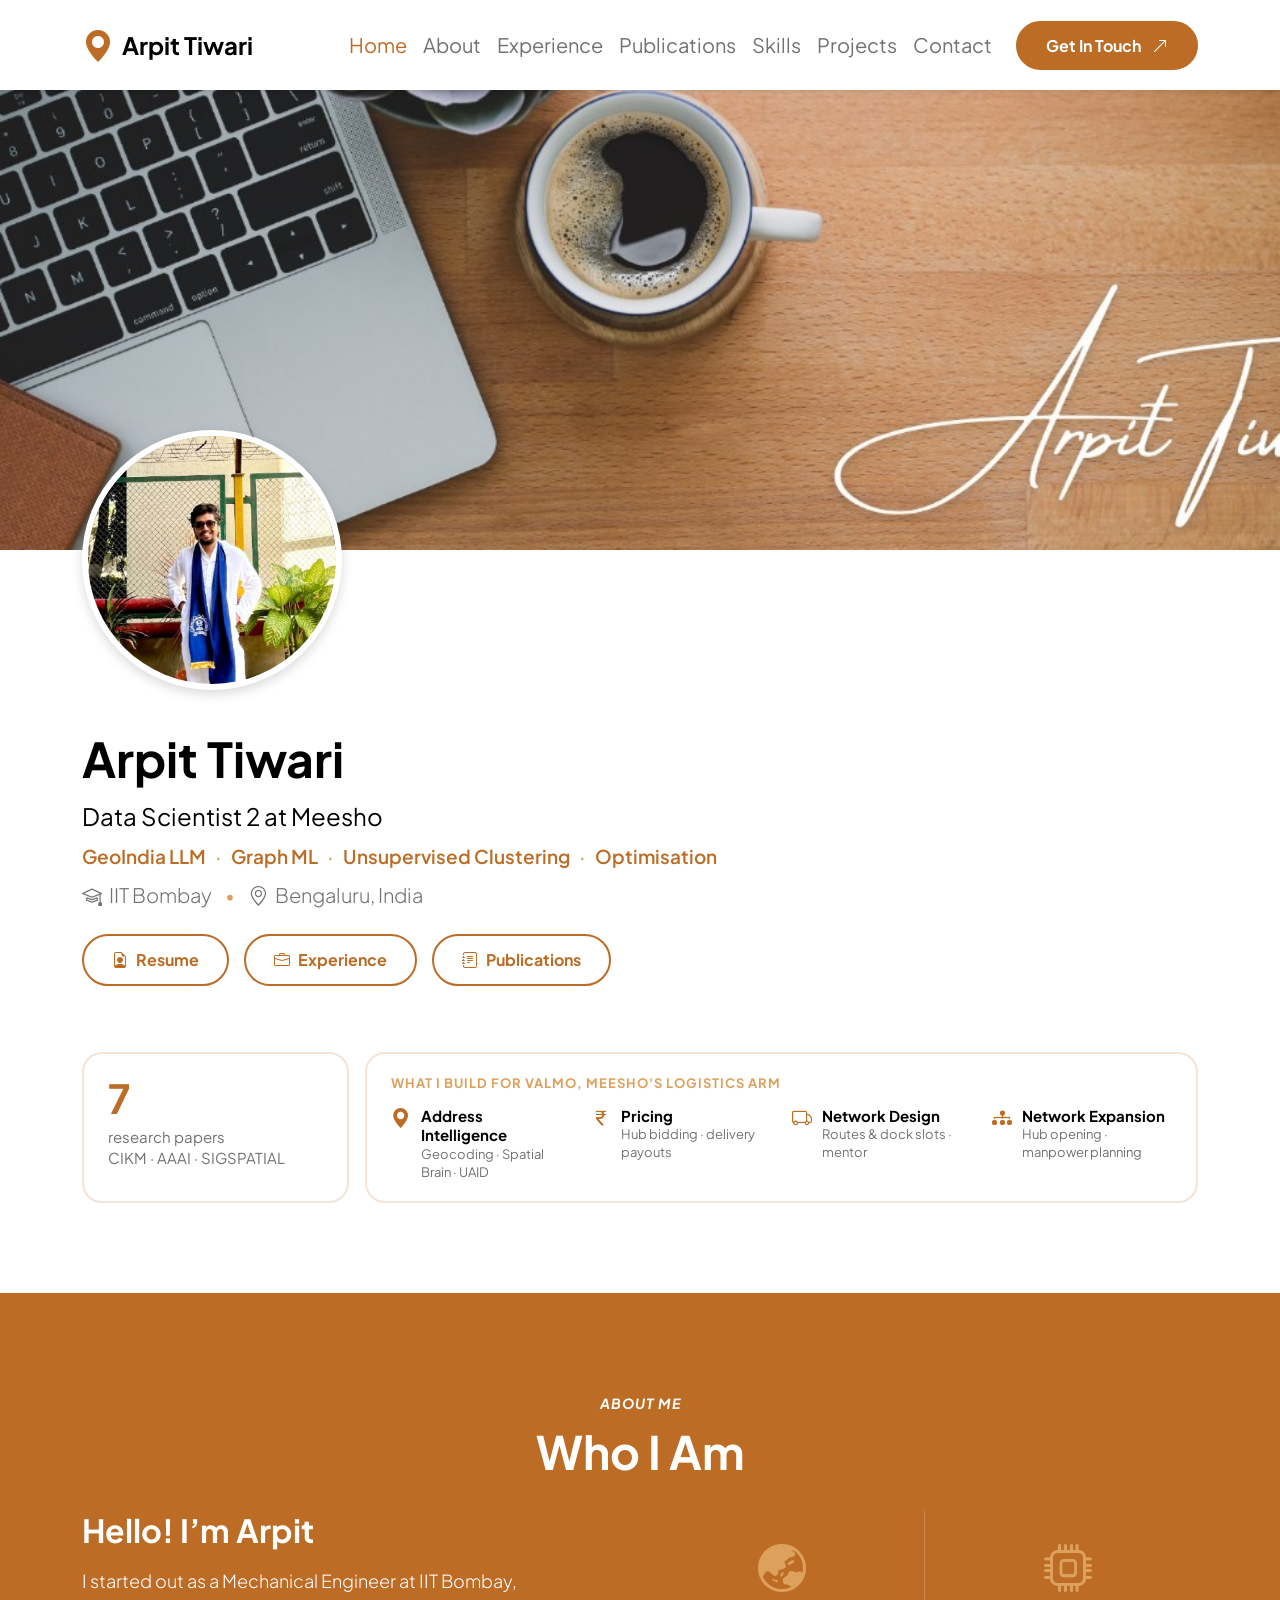
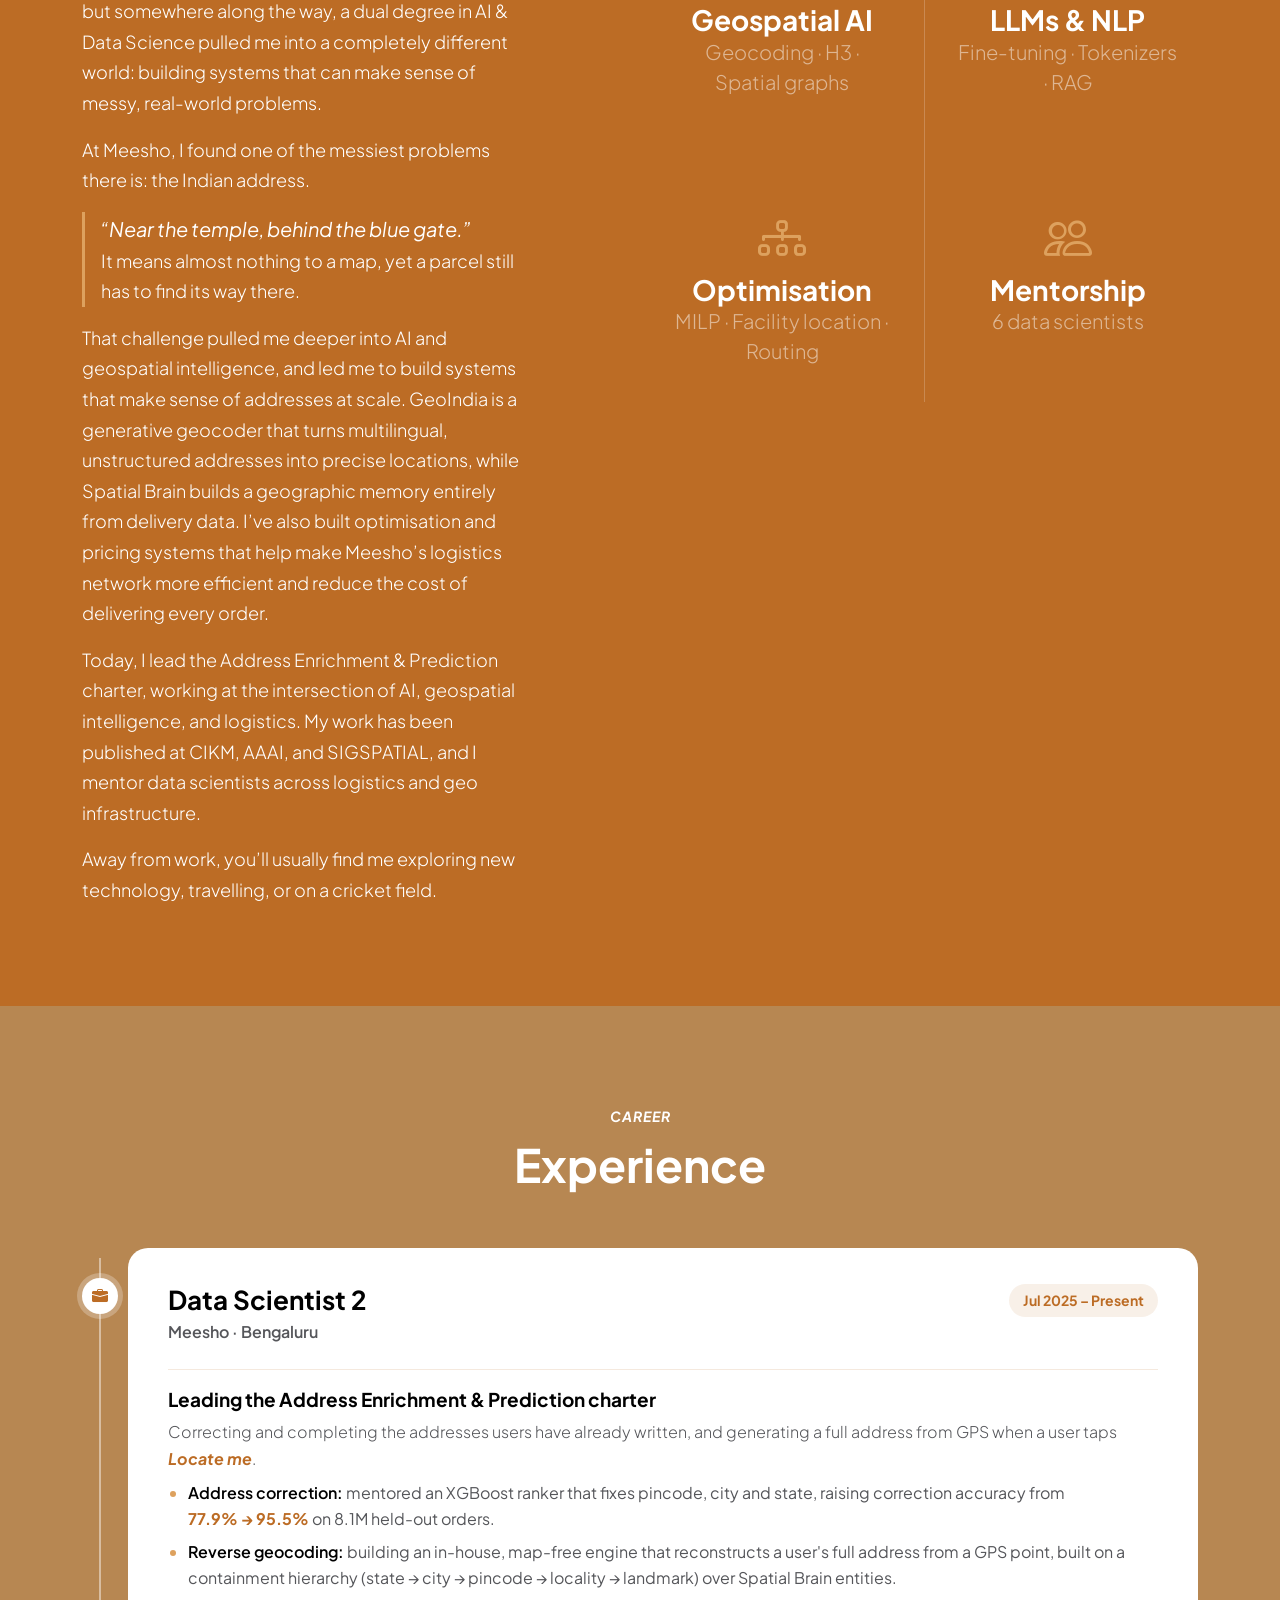
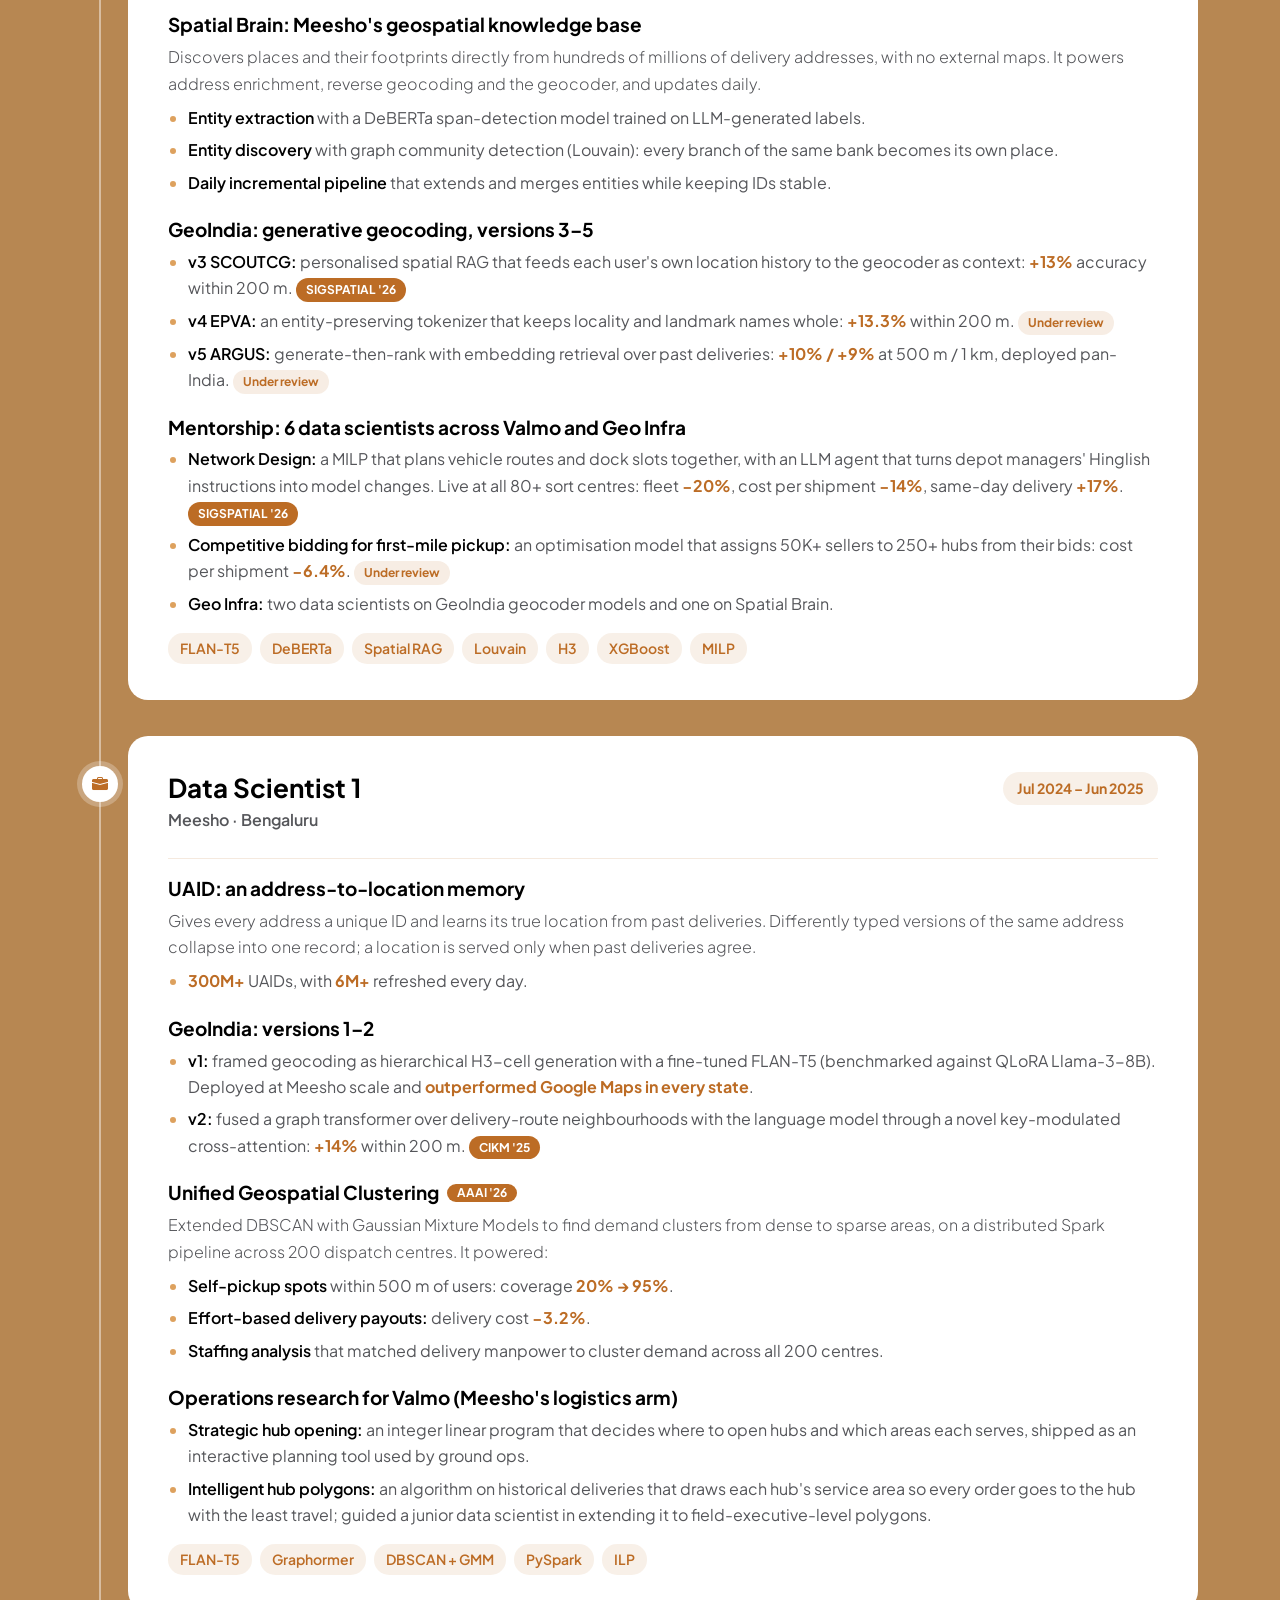
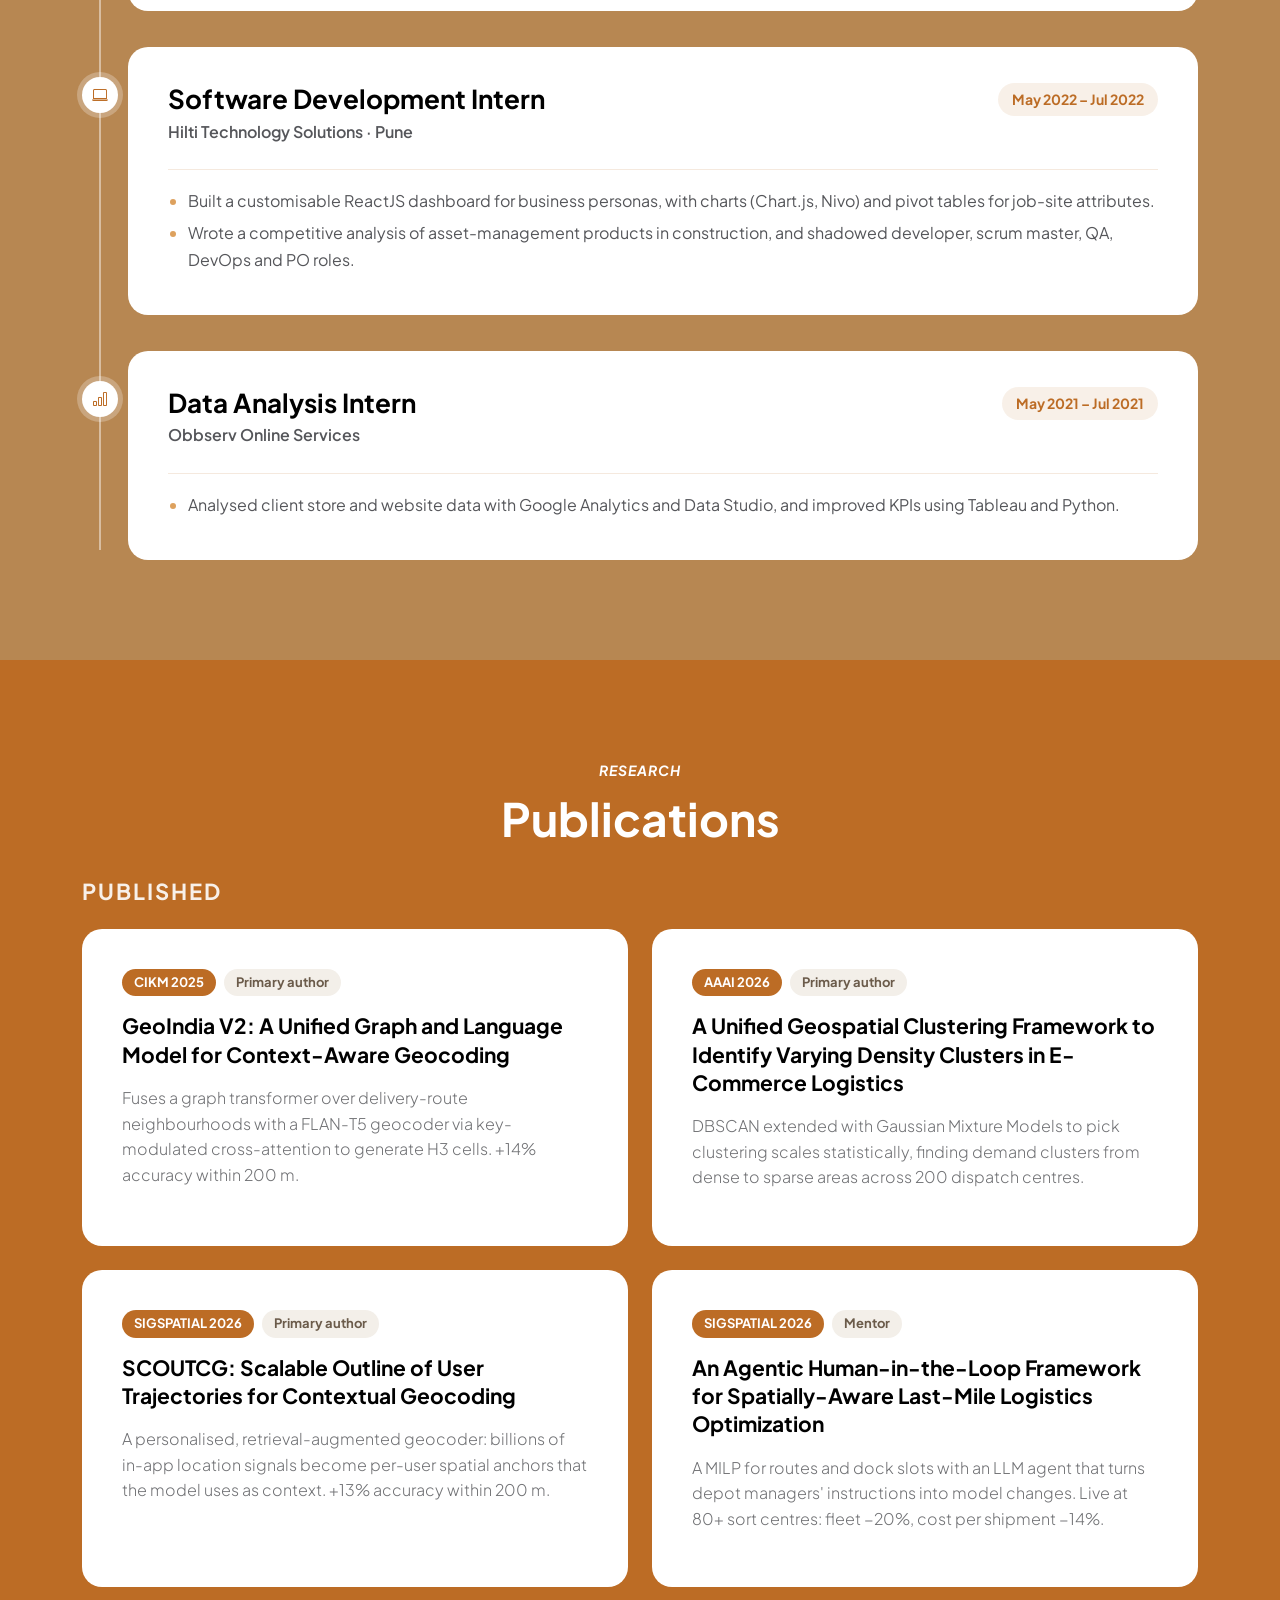
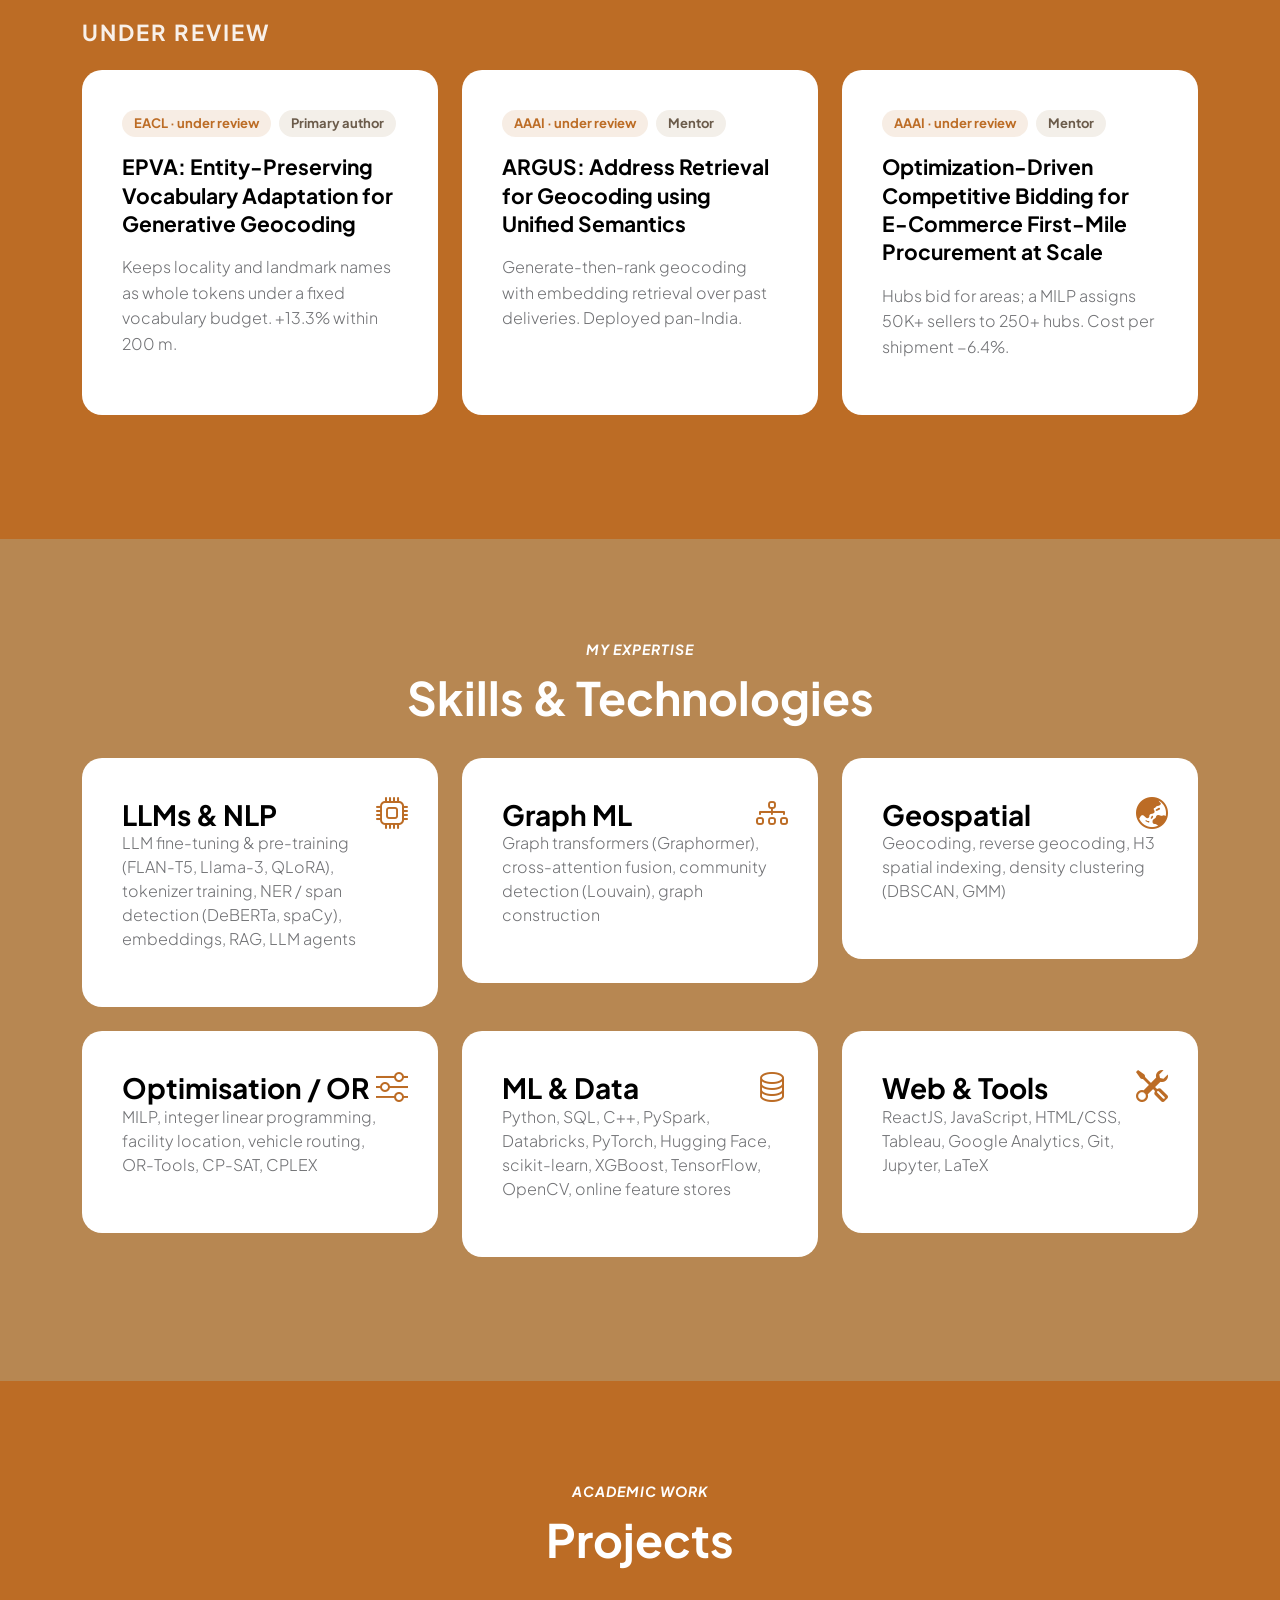
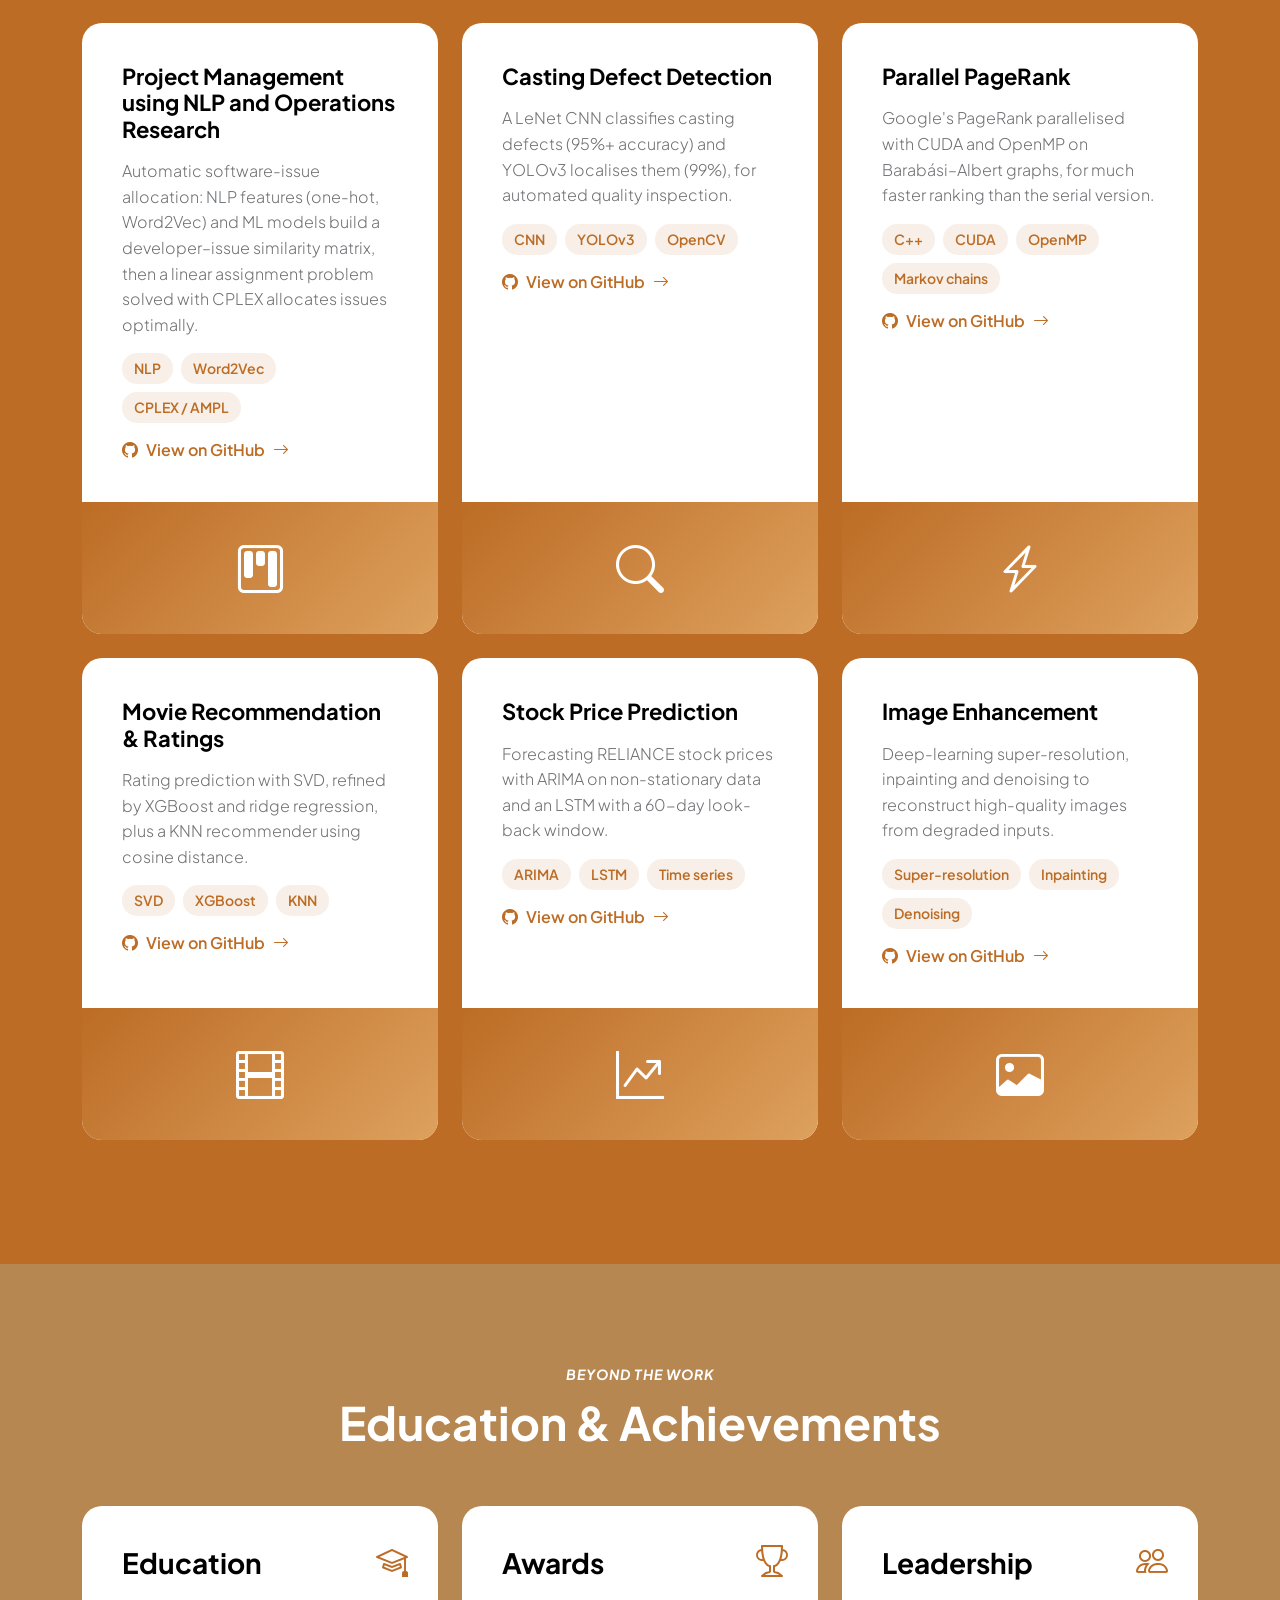
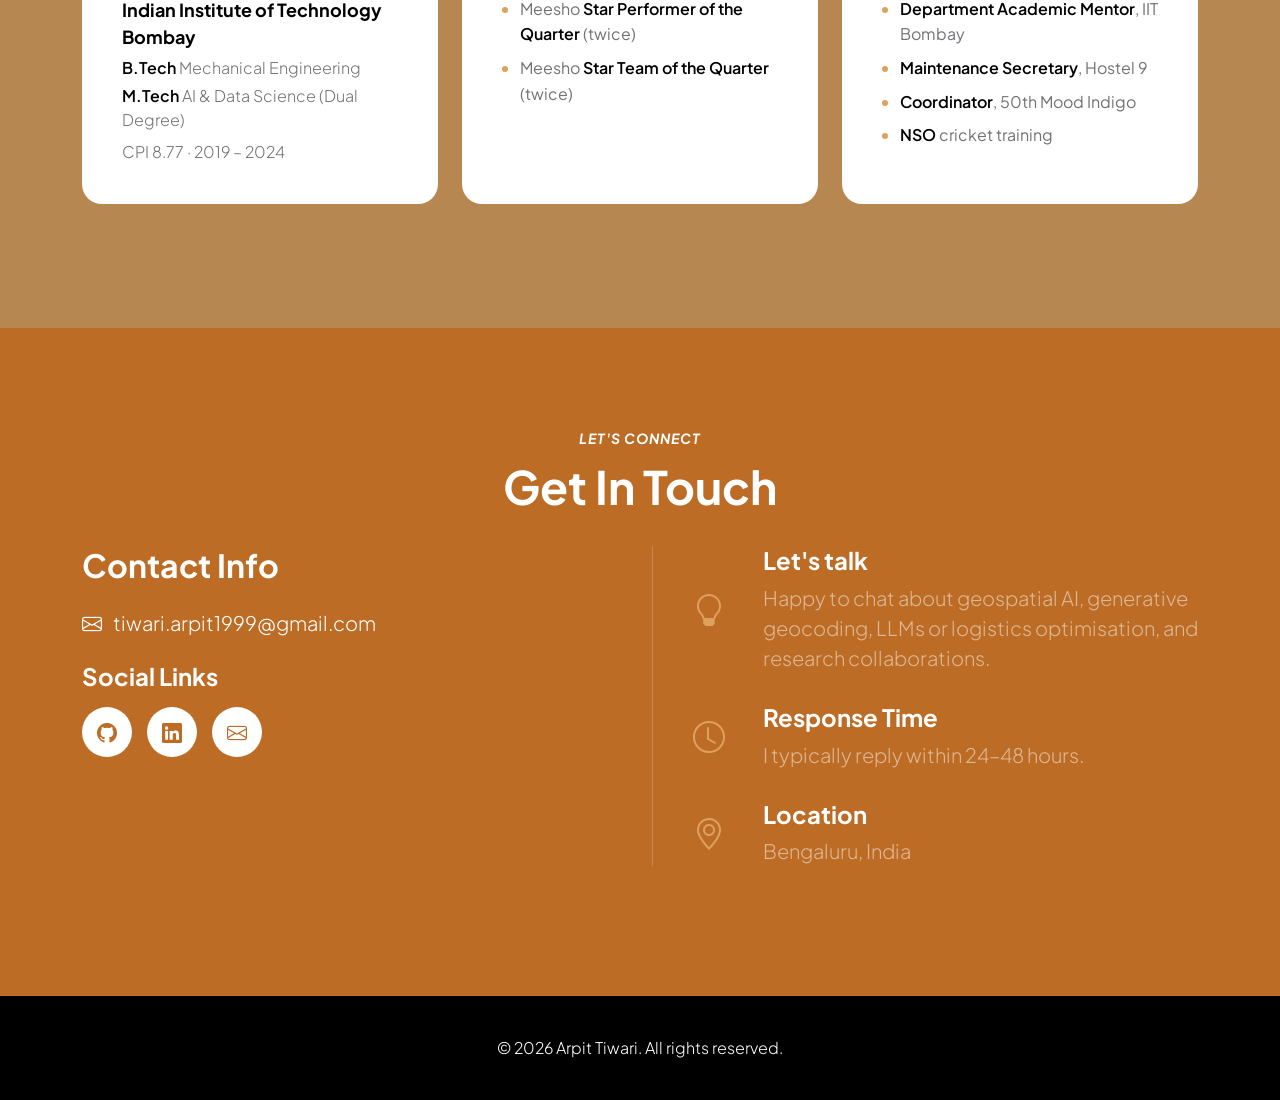
==== commit 65bc8d6d: "Remove hostel cricket team from Leadership Co-Authored-By: Claude Opus 5.5 (1M context) <noreply@ant" ====
--- a/v1/index.html
+++ b/v1/index.html
@@ -718,7 +718,6 @@
                                 <li><strong>Department Academic Mentor</strong>, IIT Bombay</li>
                                 <li><strong>Maintenance Secretary</strong>, Hostel 9</li>
                                 <li><strong>Coordinator</strong>, 50th Mood Indigo</li>
-                                <li>Hostel cricket team</li>
                                 <li><strong>NSO</strong> cricket training</li>
                             </ul>
                         </div>
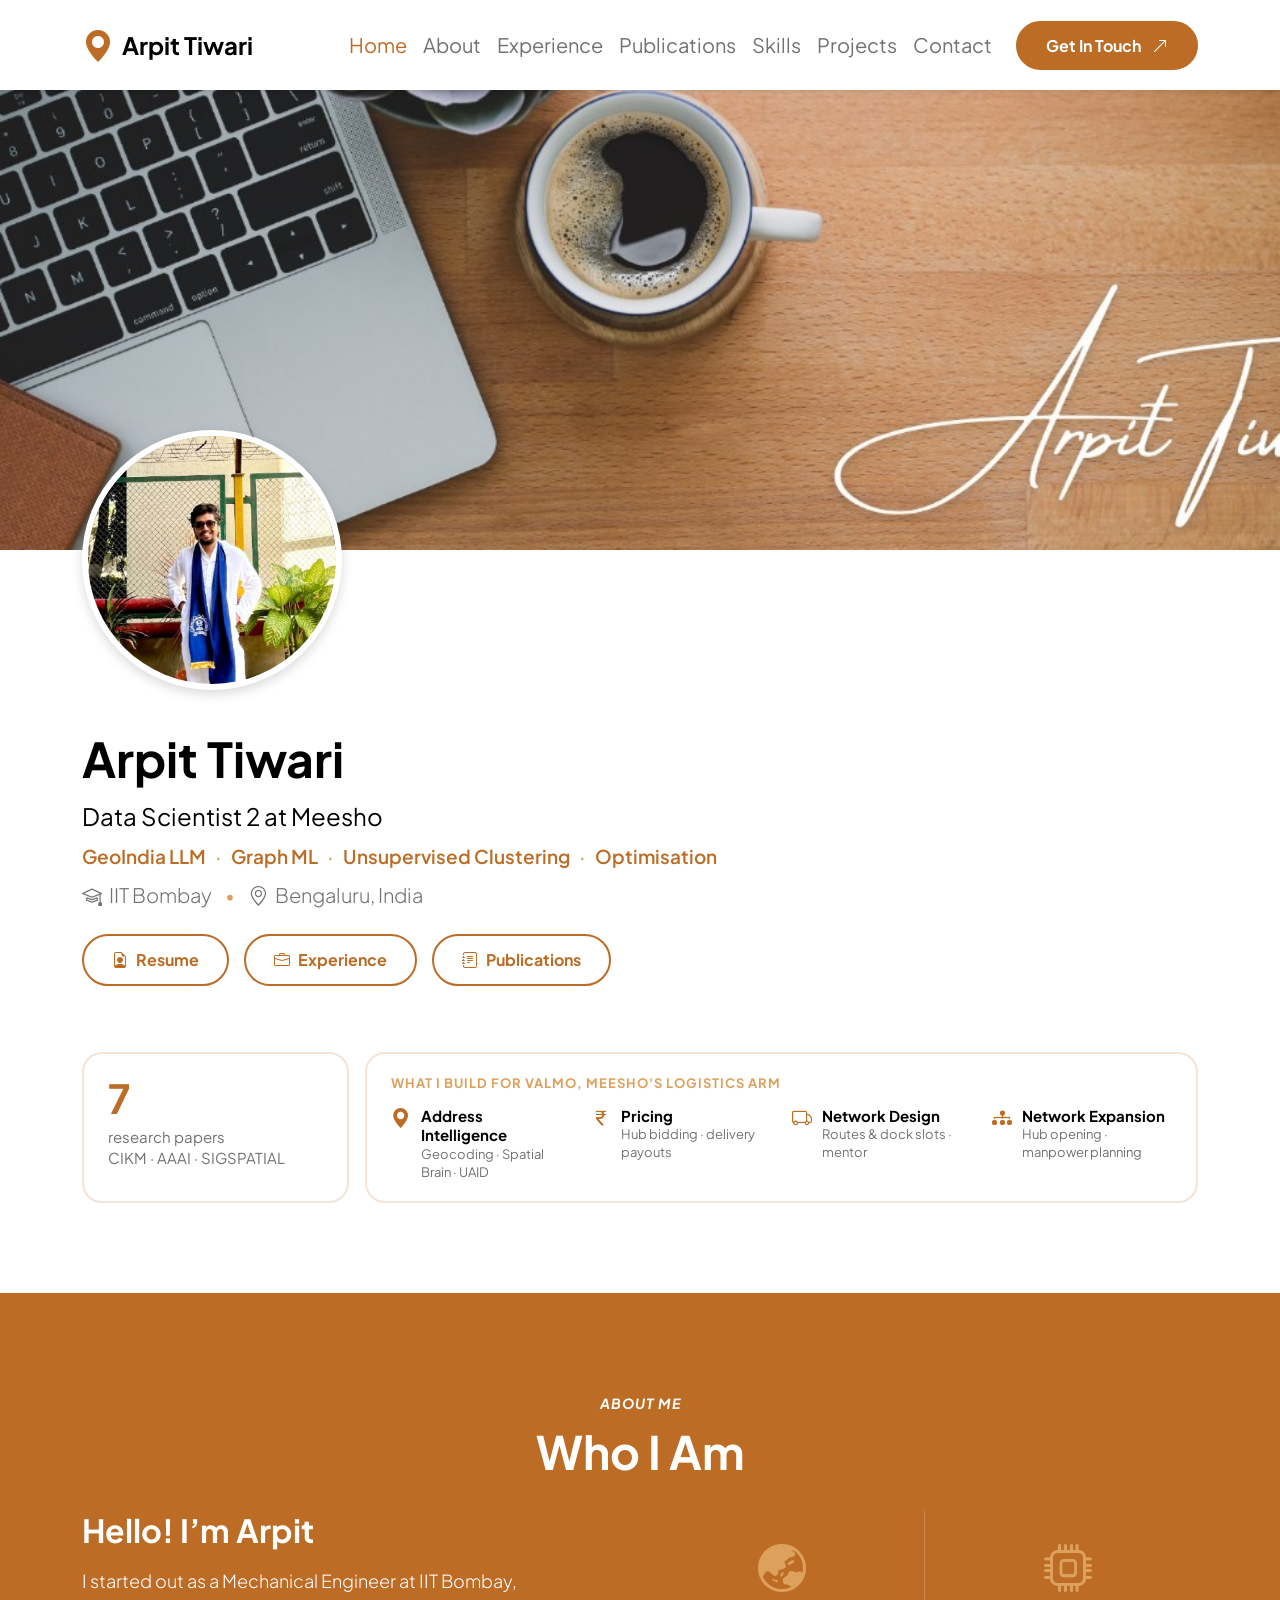
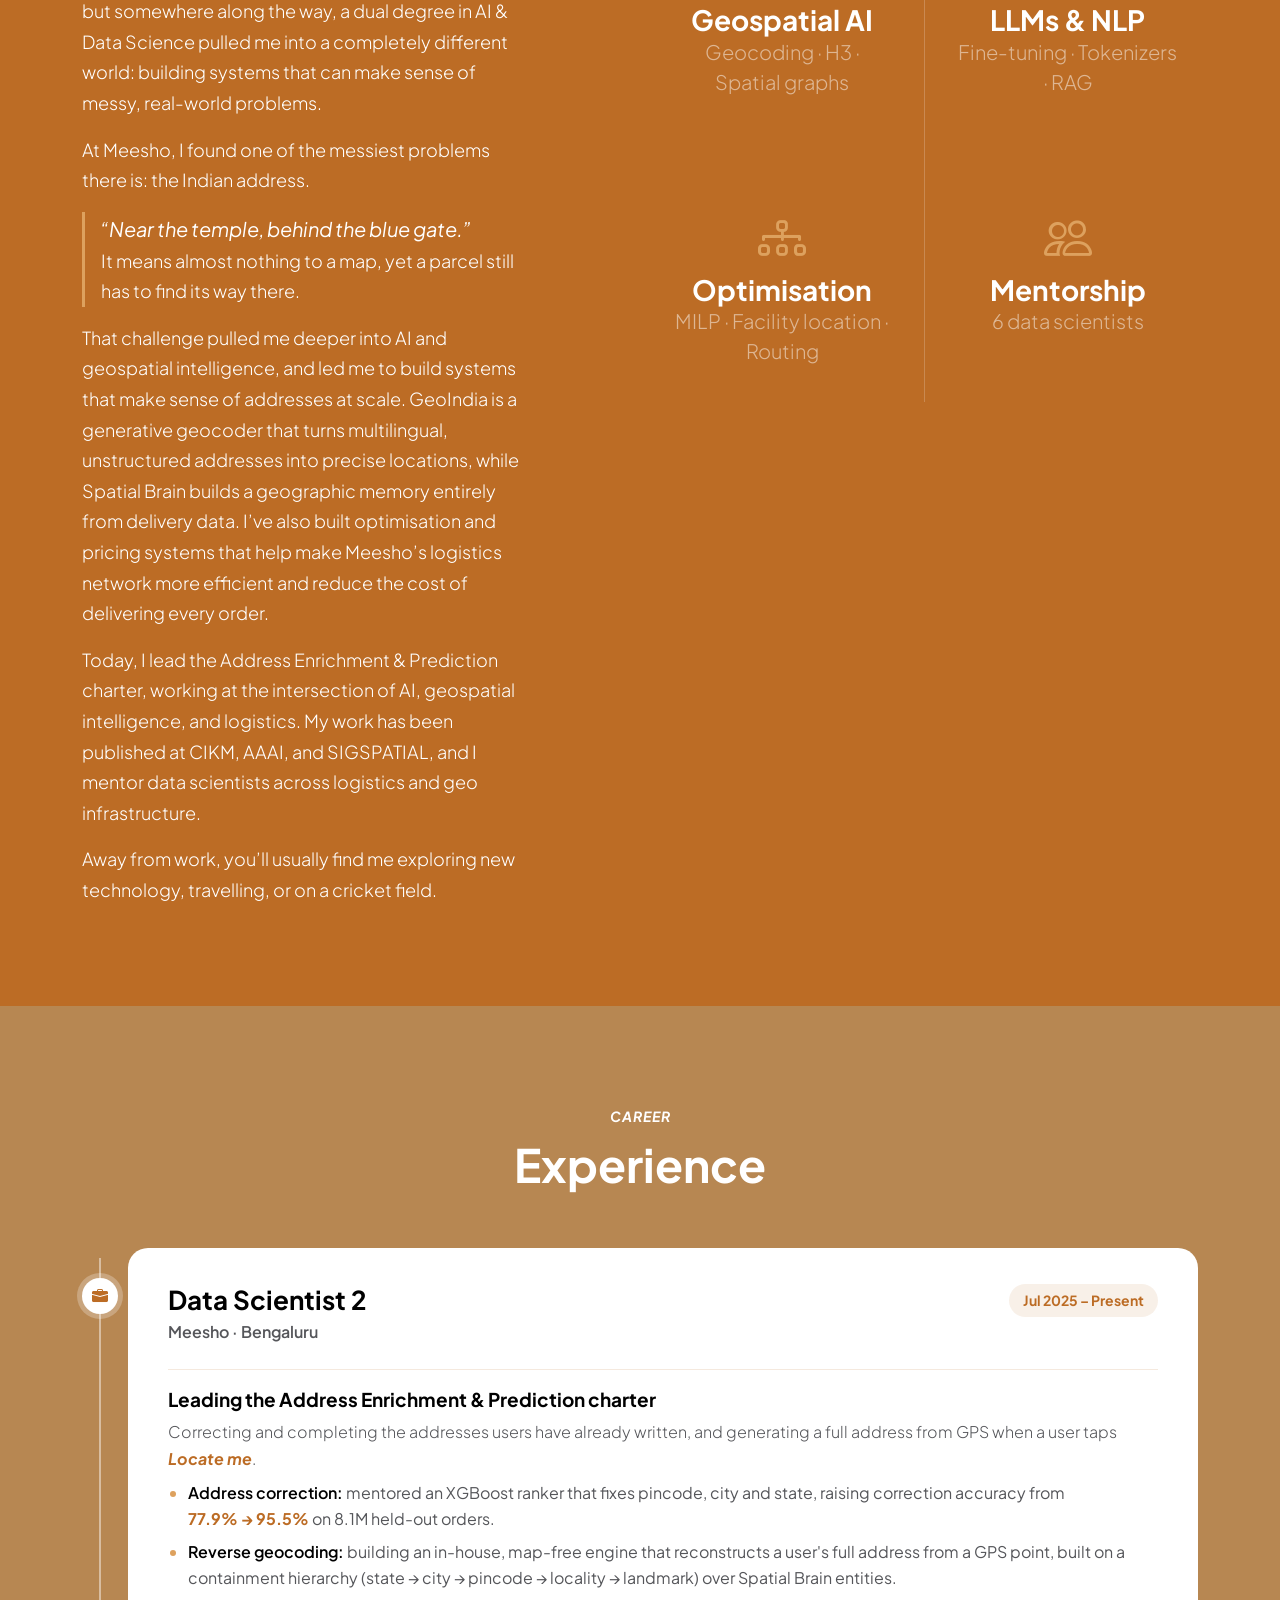
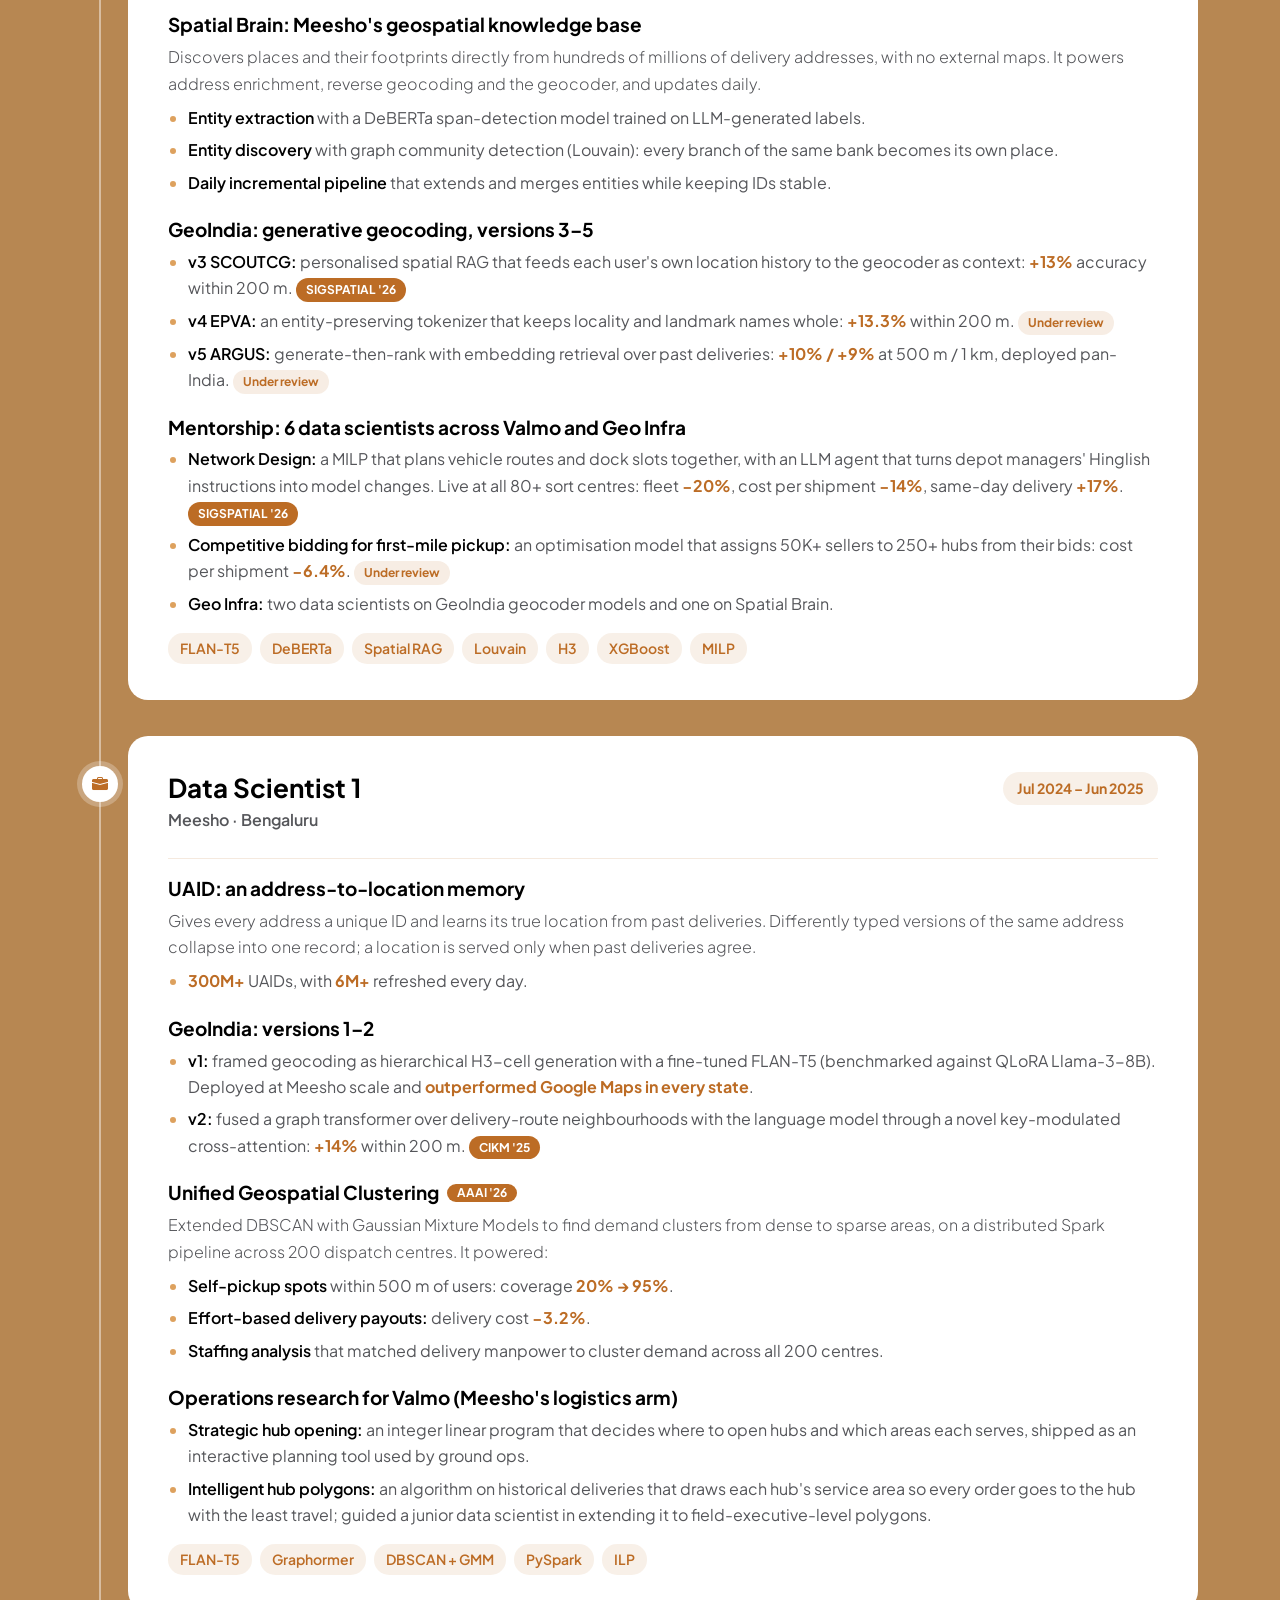
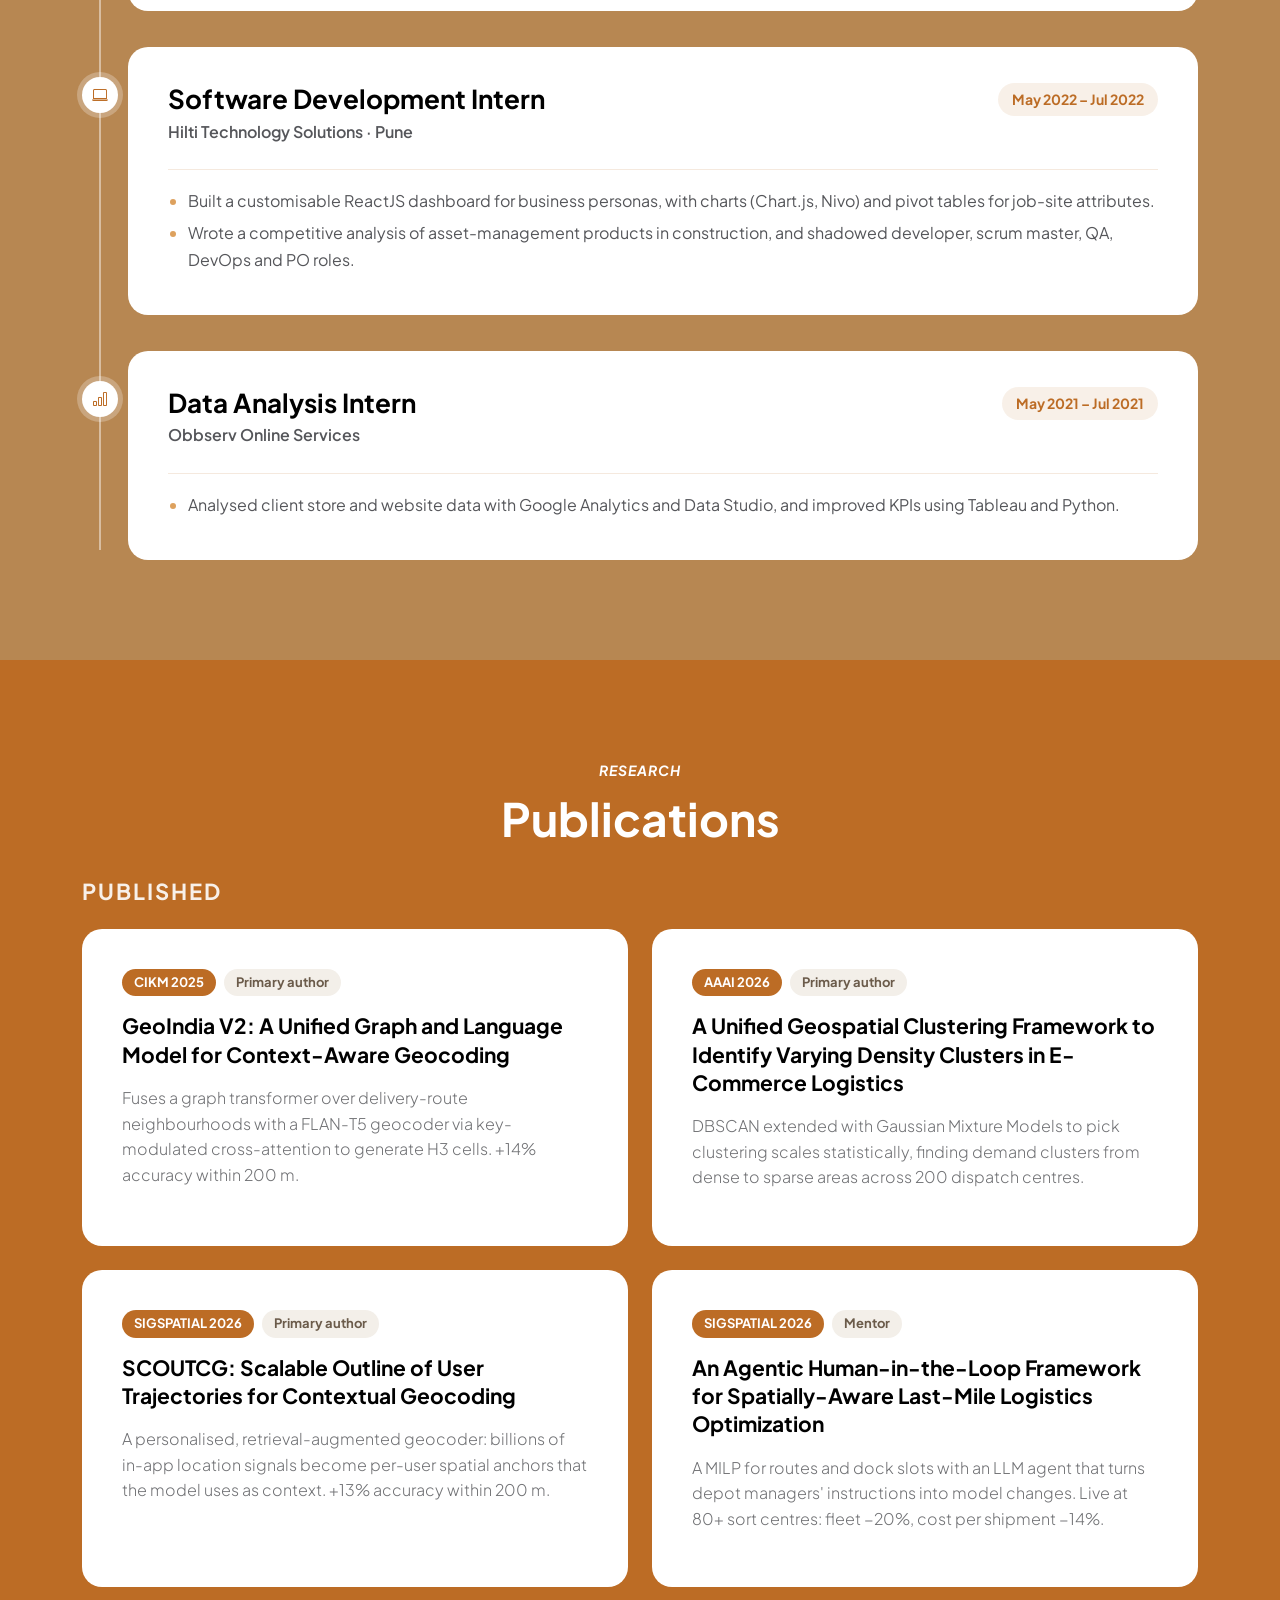
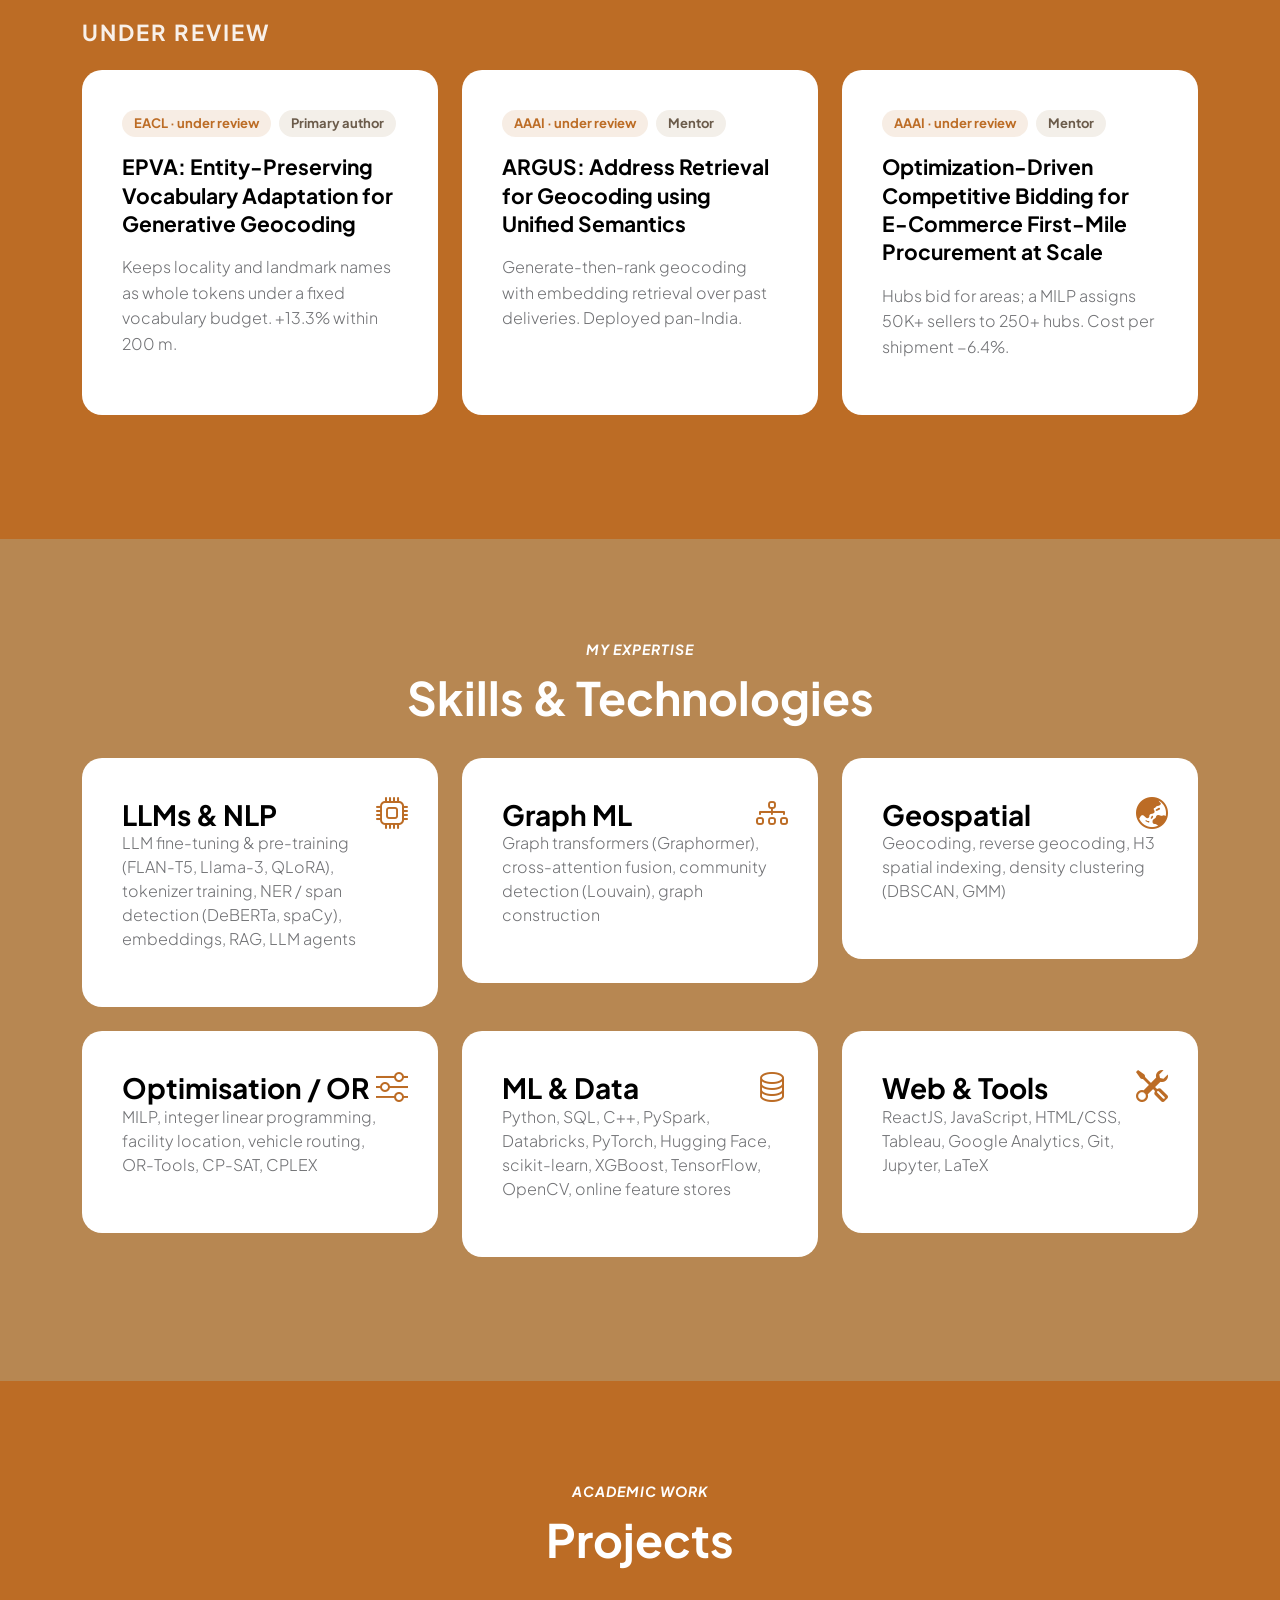
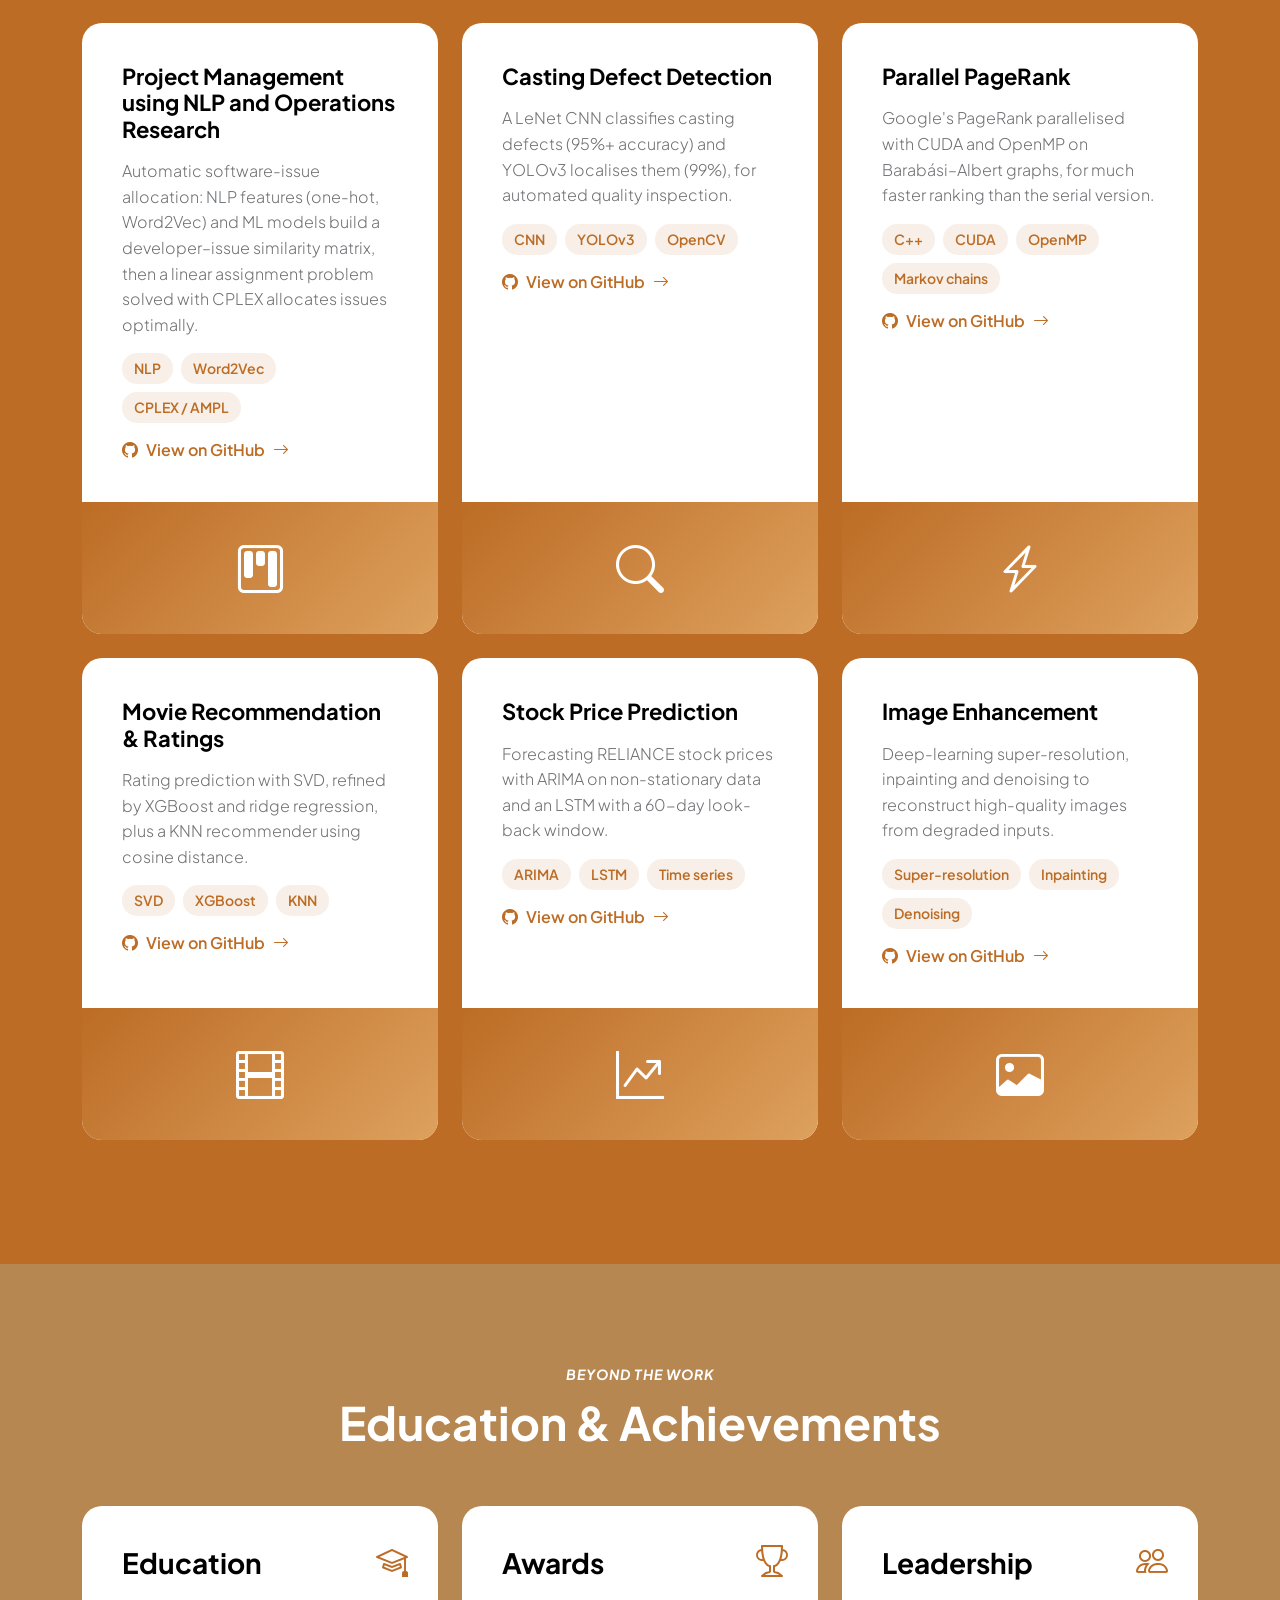
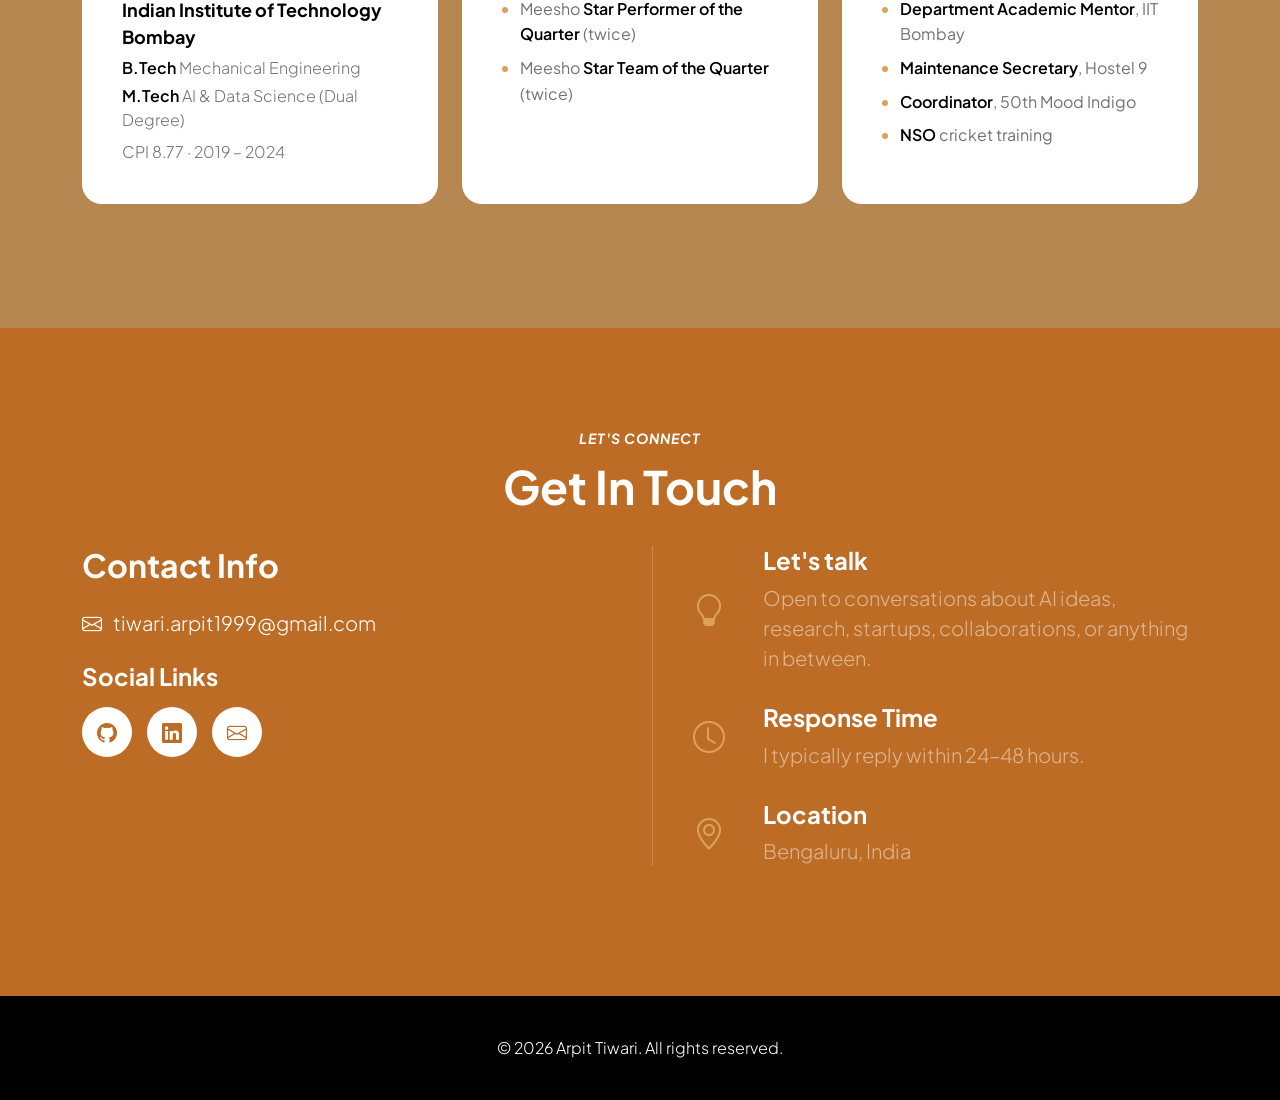
==== commit 9d5e481e: "Contact: open to AI ideas, research, startups and collaborations Co-Authored-By: Claude Opus 5.5 (1M" ====
--- a/v1/index.html
+++ b/v1/index.html
@@ -758,7 +758,7 @@
                                 <i class="bi-lightbulb contact-icon"></i>
                                 <div>
                                     <h5 class="text-white mb-2">Let's talk</h5>
-                                    <p class="text-white-50 mb-0">Happy to chat about geospatial AI, generative geocoding, LLMs or logistics optimisation, and research collaborations.</p>
+                                    <p class="text-white-50 mb-0">Open to conversations about AI ideas, research, startups, collaborations, or anything in between.</p>
                                 </div>
                             </div>
 
@@ -798,5 +798,8 @@
     <!-- JavaScript -->
     <script src="https://cdn.jsdelivr.net/npm/bootstrap@5.3.0/dist/js/bootstrap.bundle.min.js"></script>
     <script src="script.js"></script>
+
+    <!-- GoatCounter: privacy-friendly visit counter (no cookies) — dashboard: https://arpittiwari.goatcounter.com -->
+    <script data-goatcounter="https://arpittiwari.goatcounter.com/count" async src="https://gc.zgo.at/count.js"></script>
 </body>
 </html>
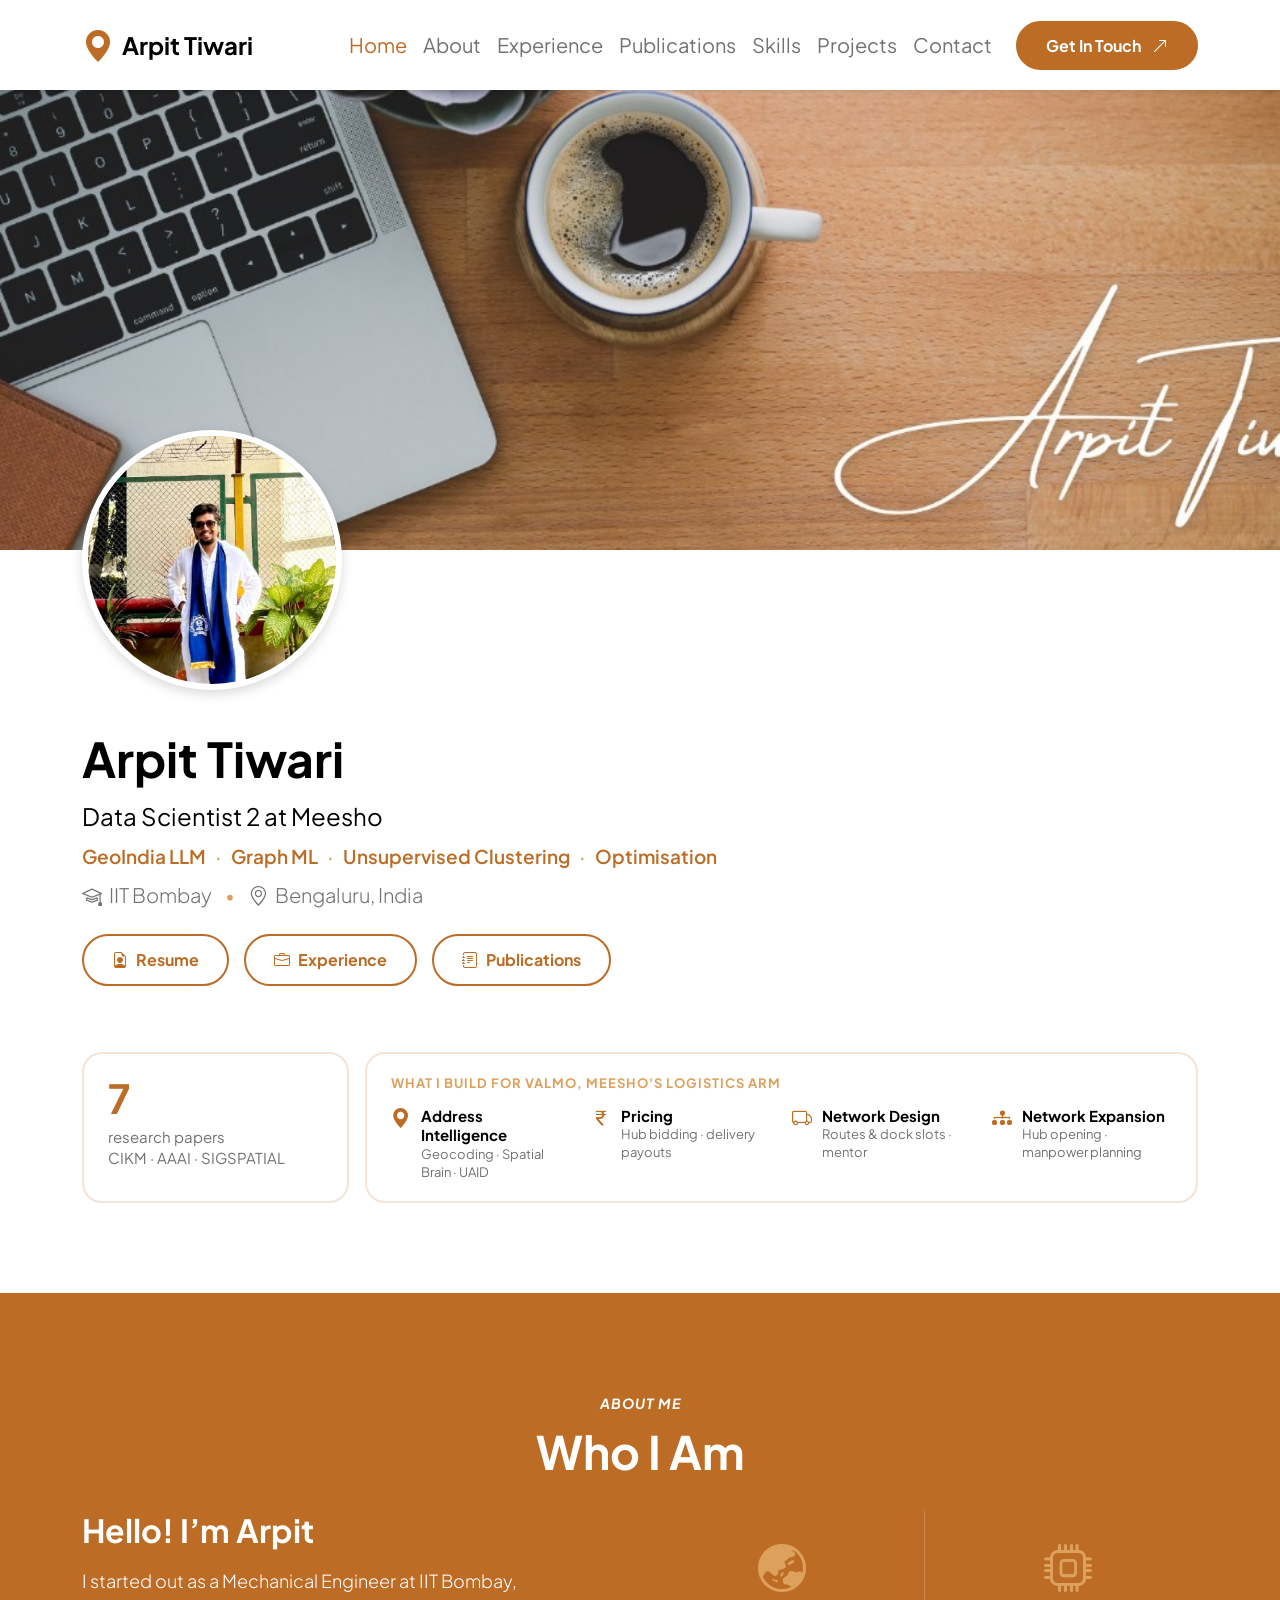
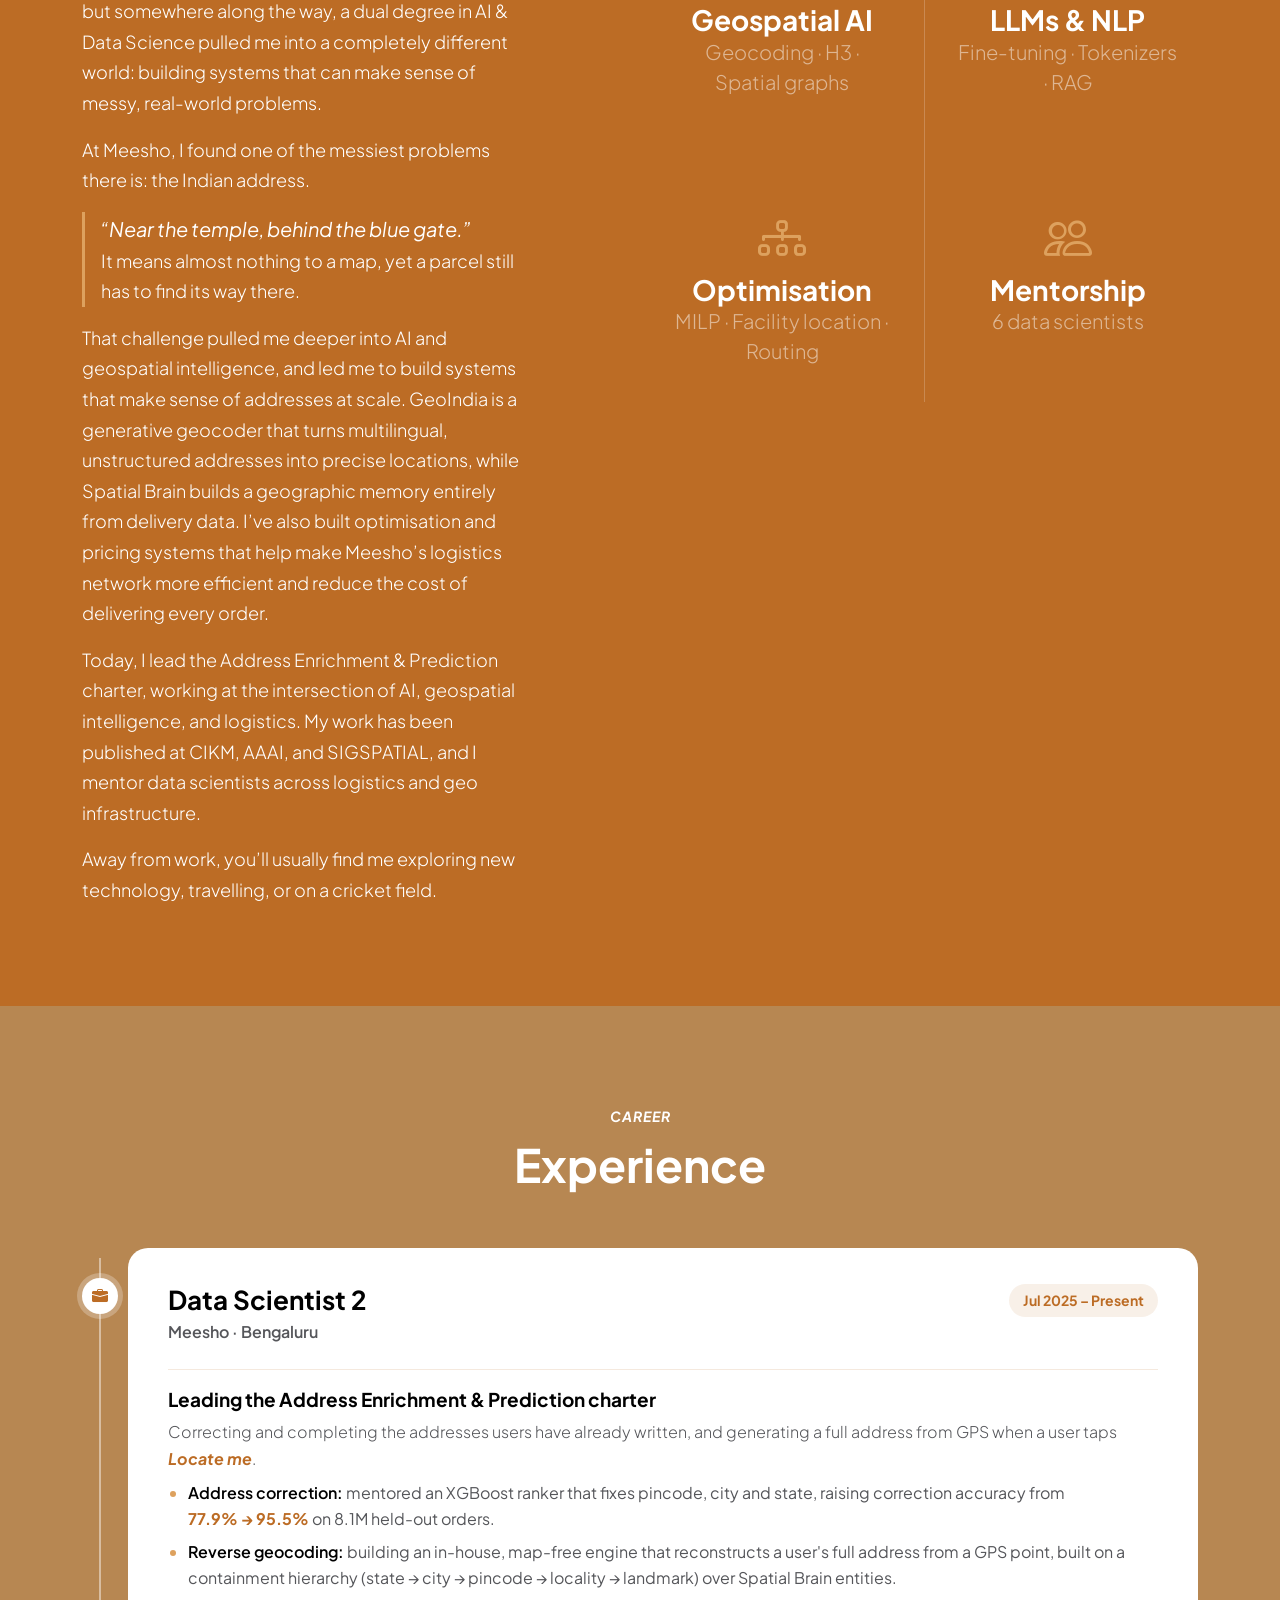
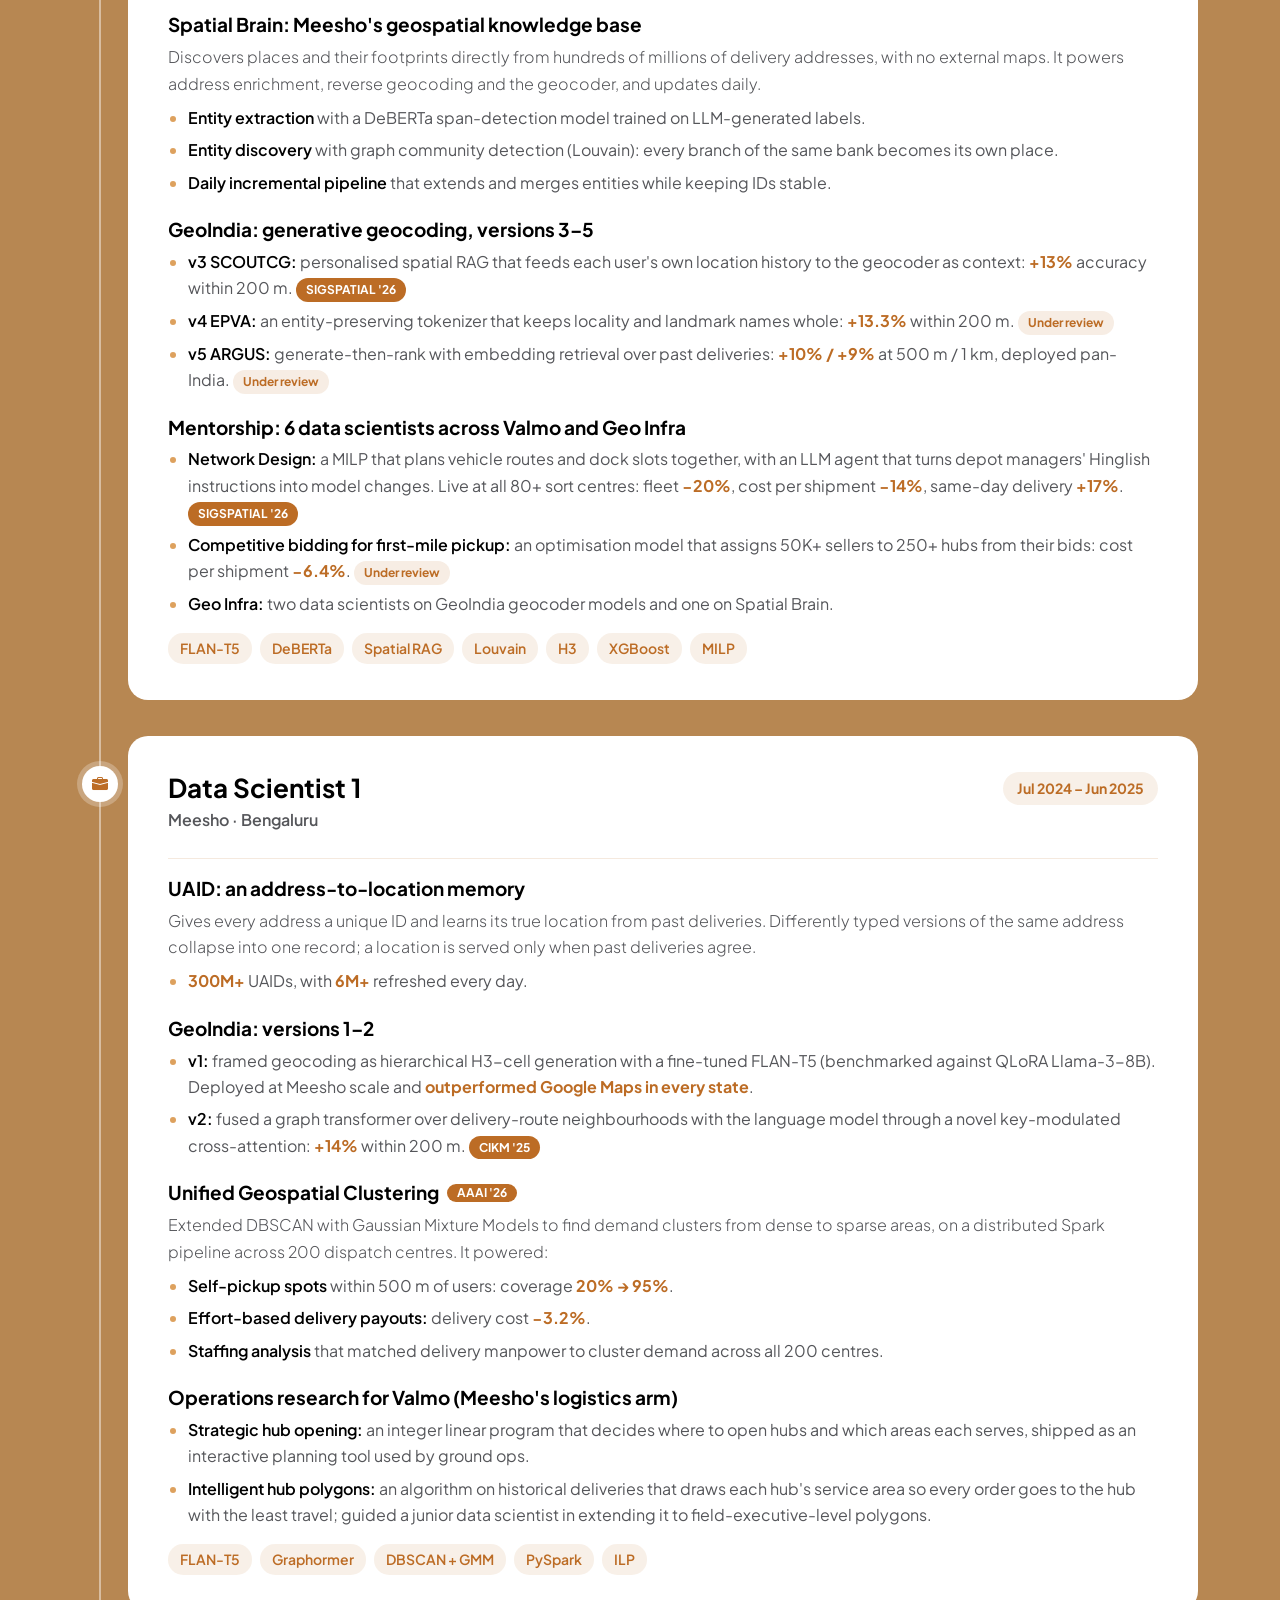
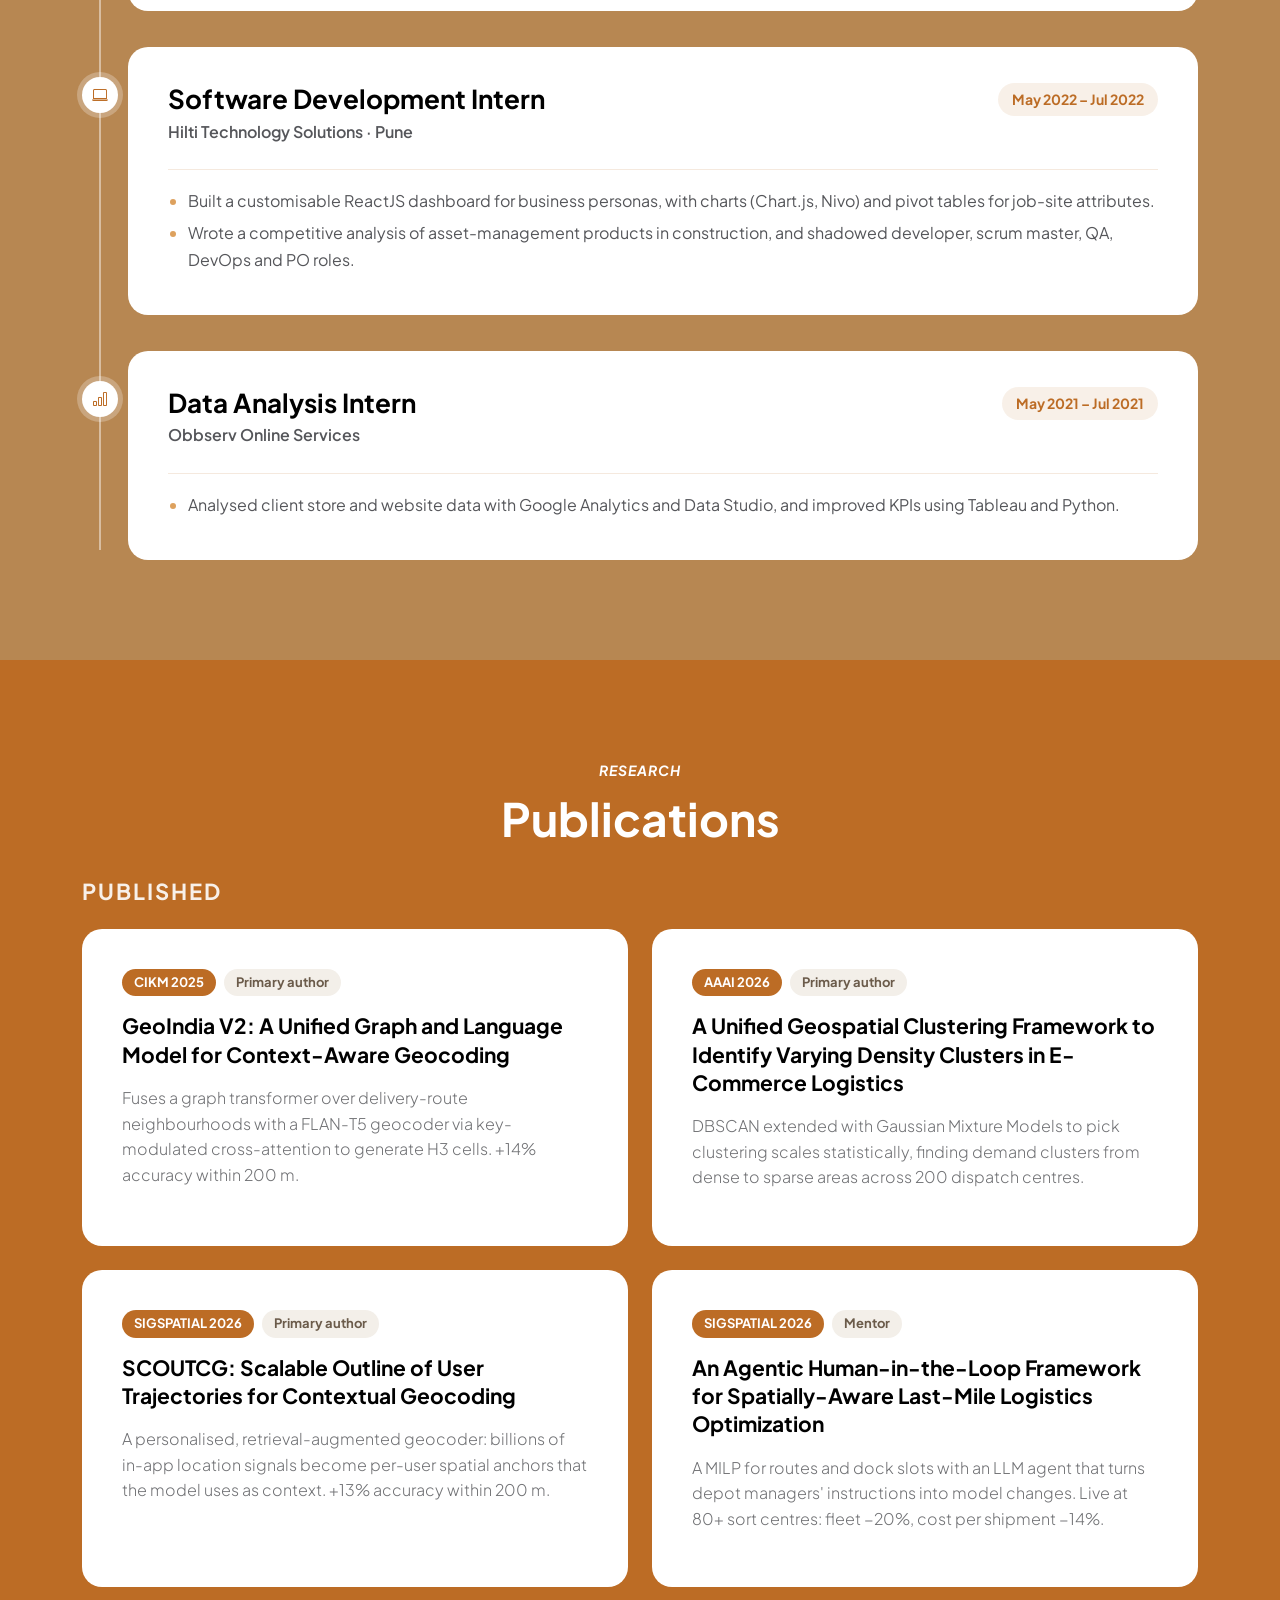
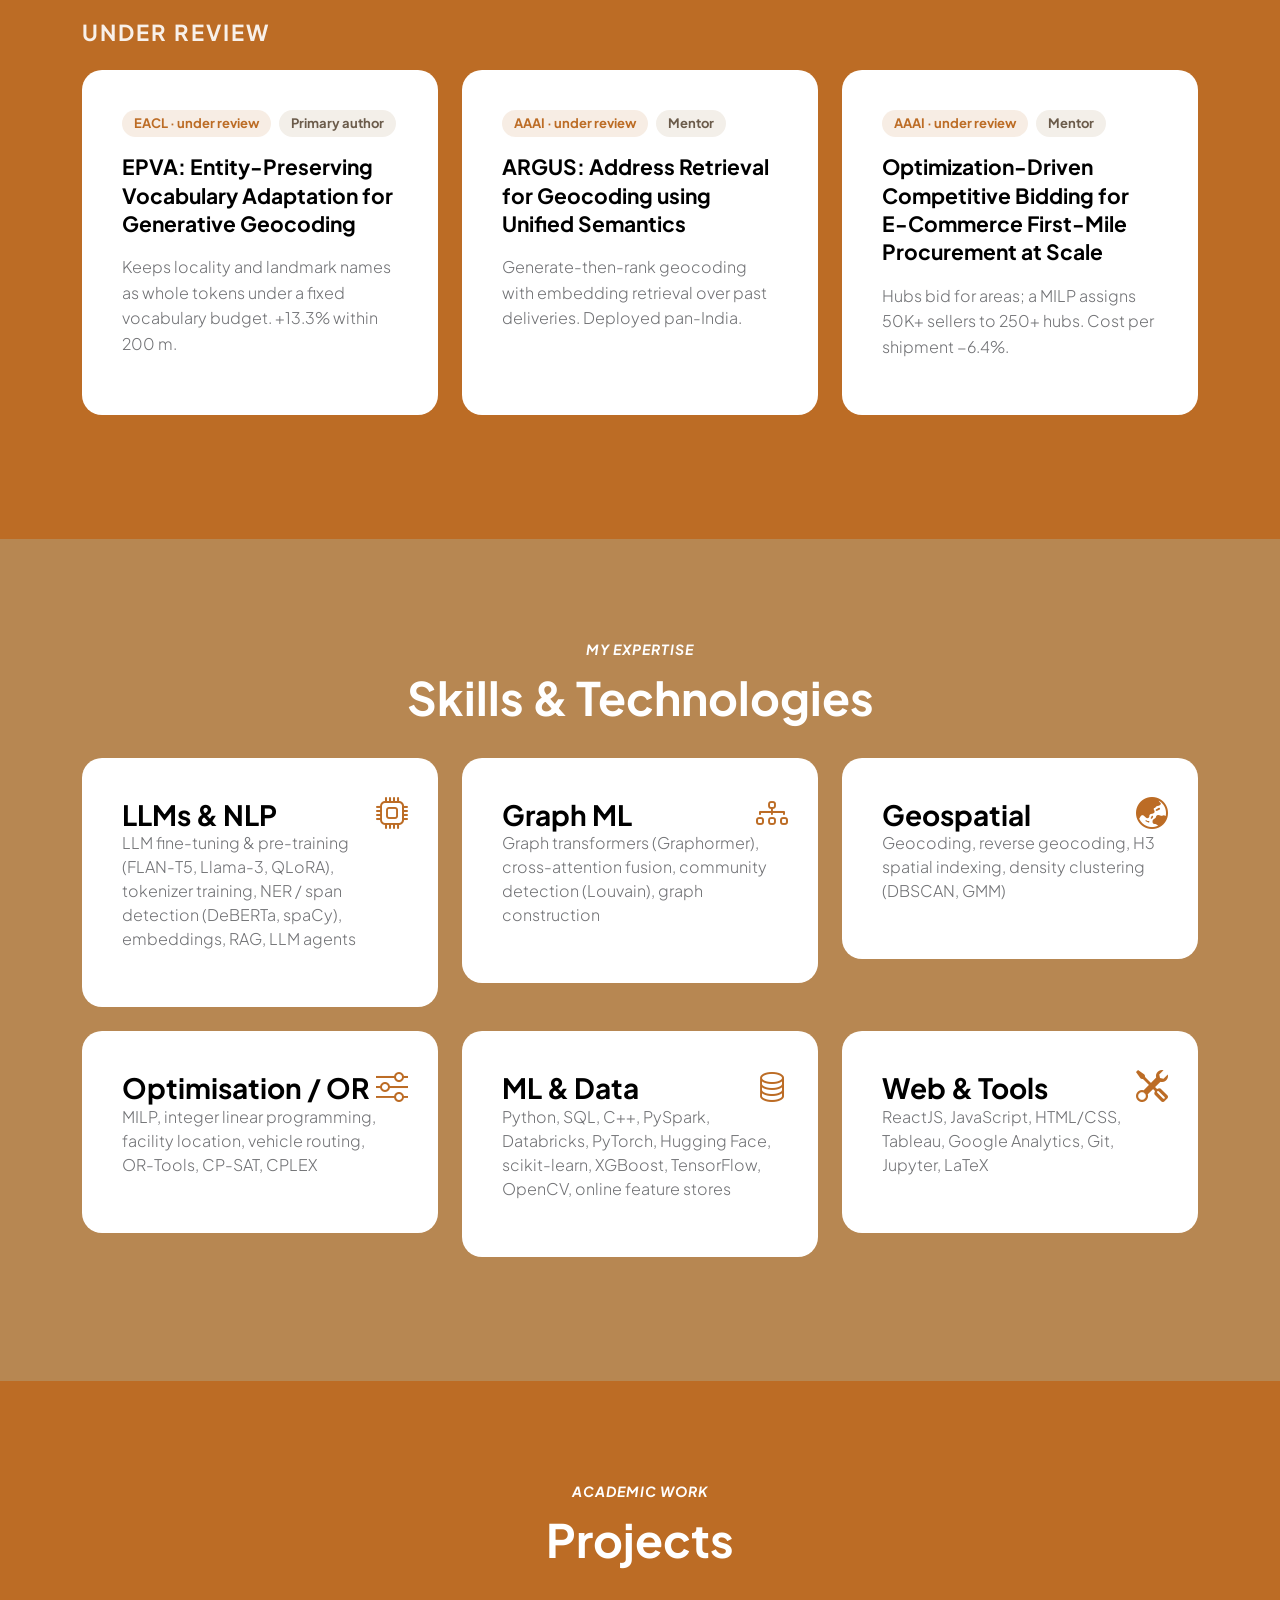
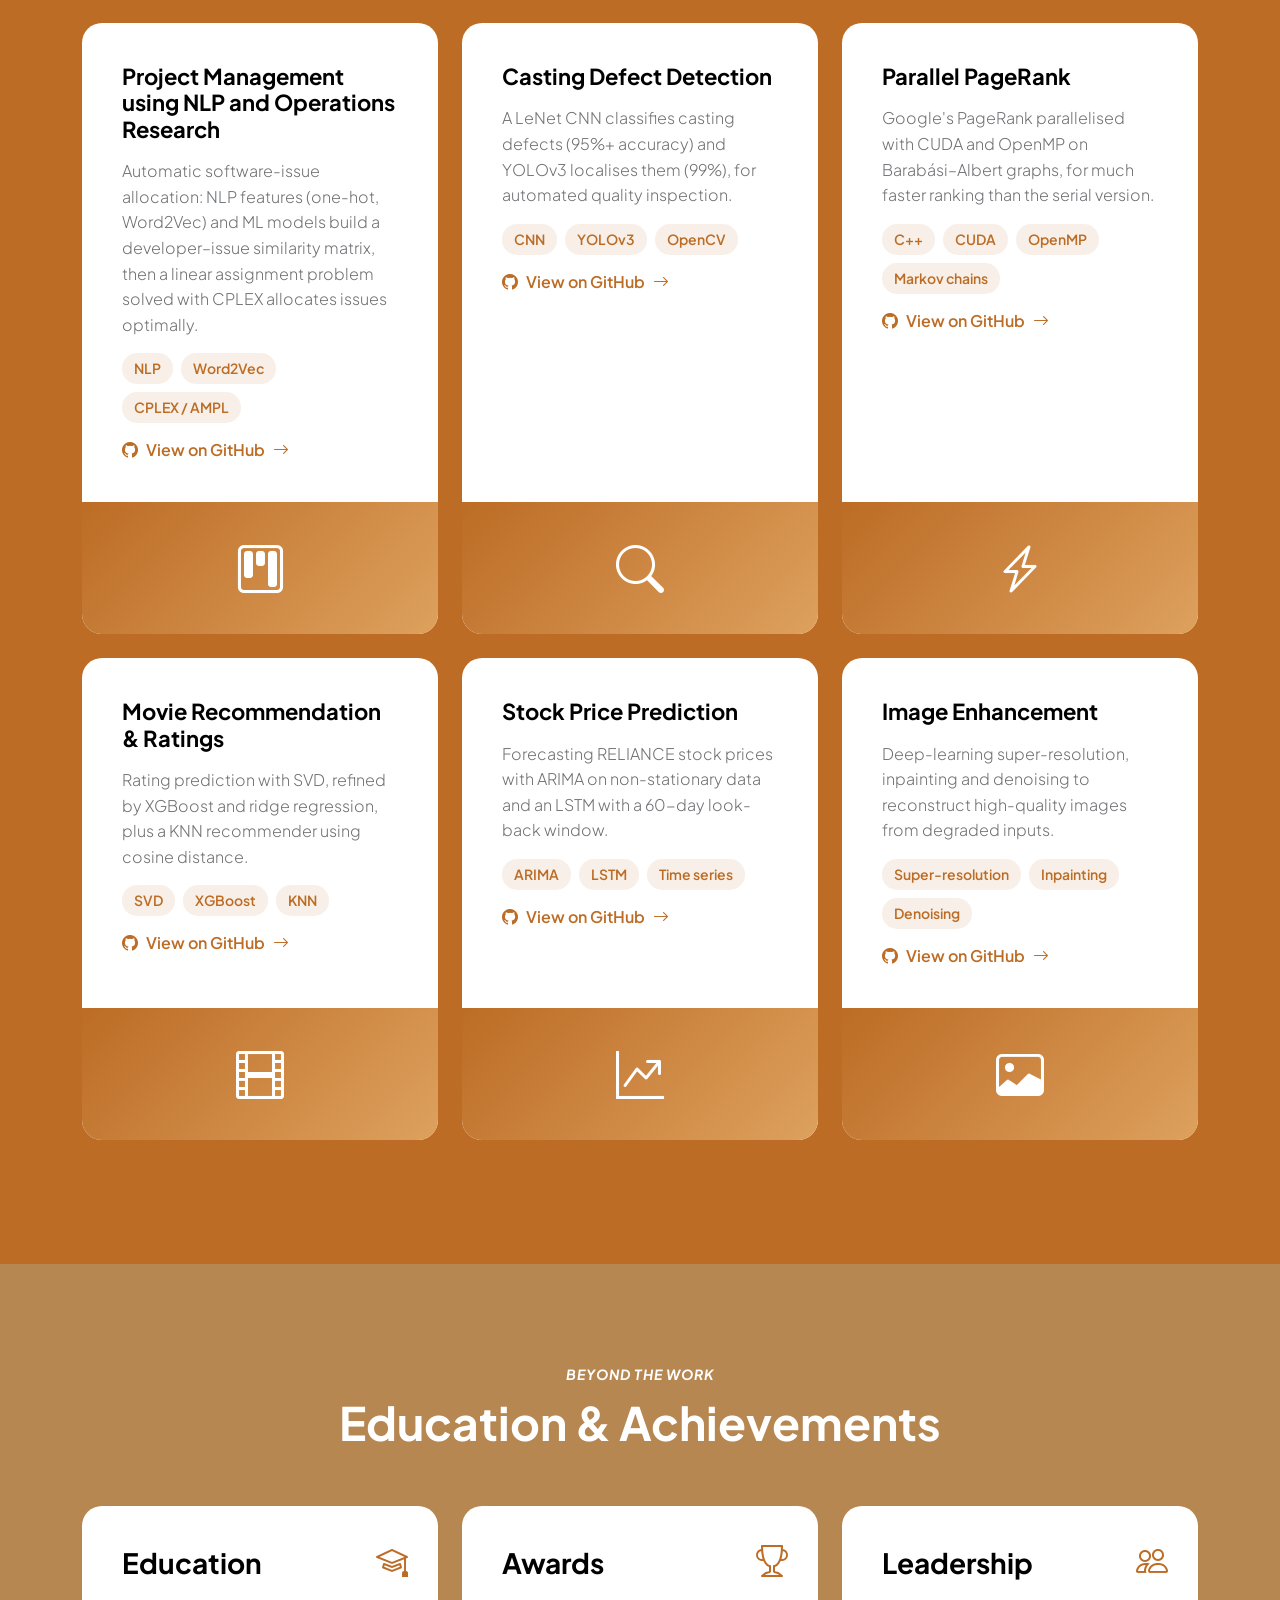
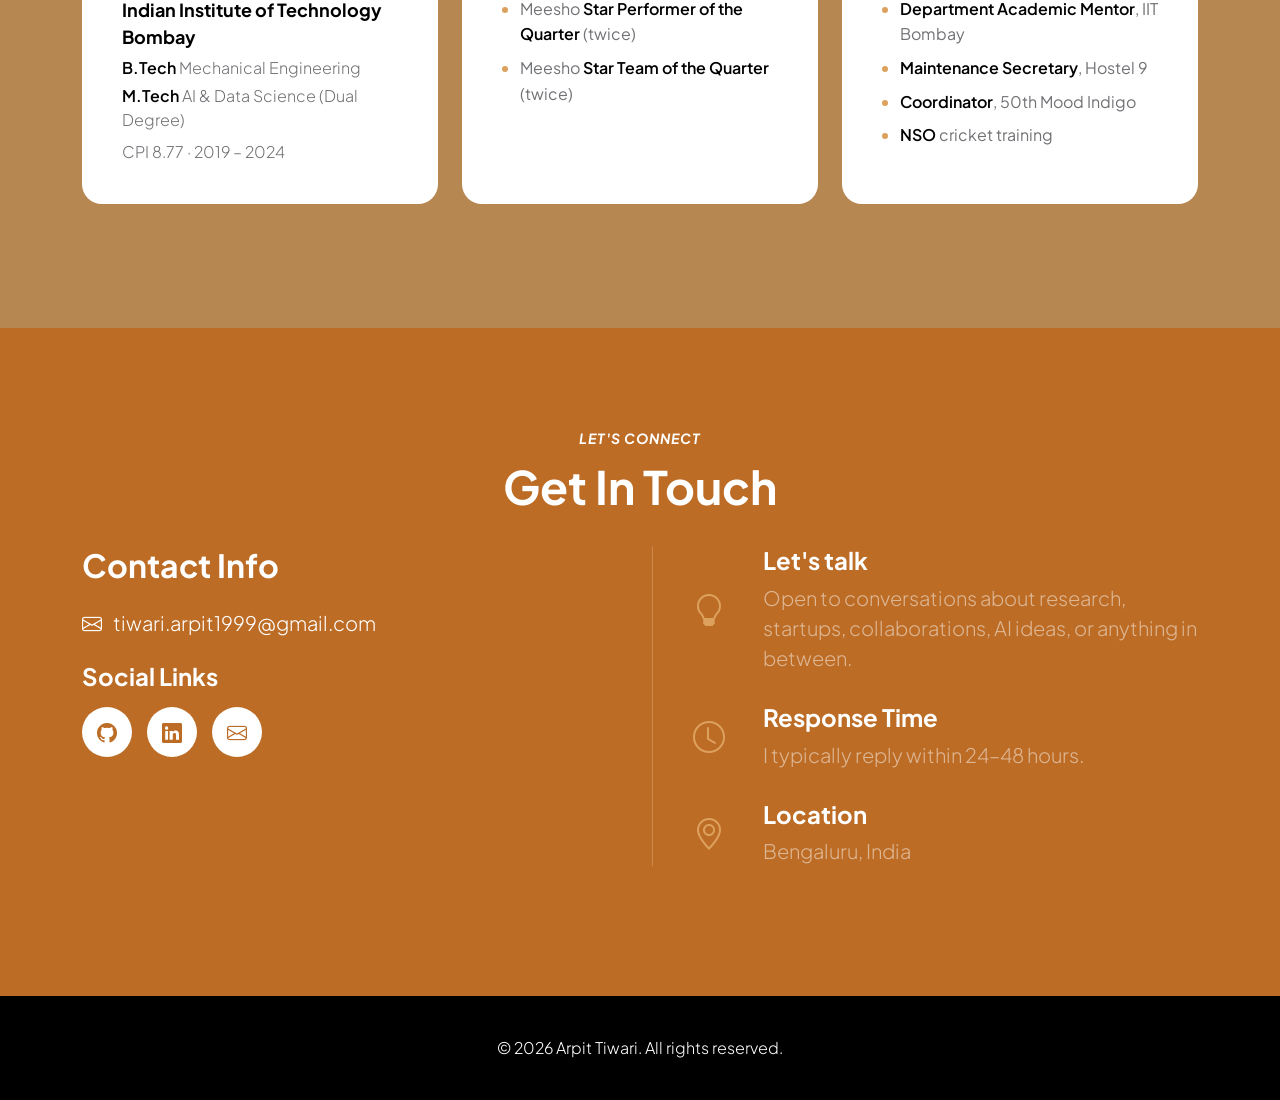
==== commit ce431ebf: "Contact: move AI ideas to the end of the list Co-Authored-By: Claude Opus 5.5 (1M context) <noreply@" ====
--- a/v1/index.html
+++ b/v1/index.html
@@ -758,7 +758,7 @@
                                 <i class="bi-lightbulb contact-icon"></i>
                                 <div>
                                     <h5 class="text-white mb-2">Let's talk</h5>
-                                    <p class="text-white-50 mb-0">Open to conversations about AI ideas, research, startups, collaborations, or anything in between.</p>
+                                    <p class="text-white-50 mb-0">Open to conversations about research, startups, collaborations, AI ideas, or anything in between.</p>
                                 </div>
                             </div>
 
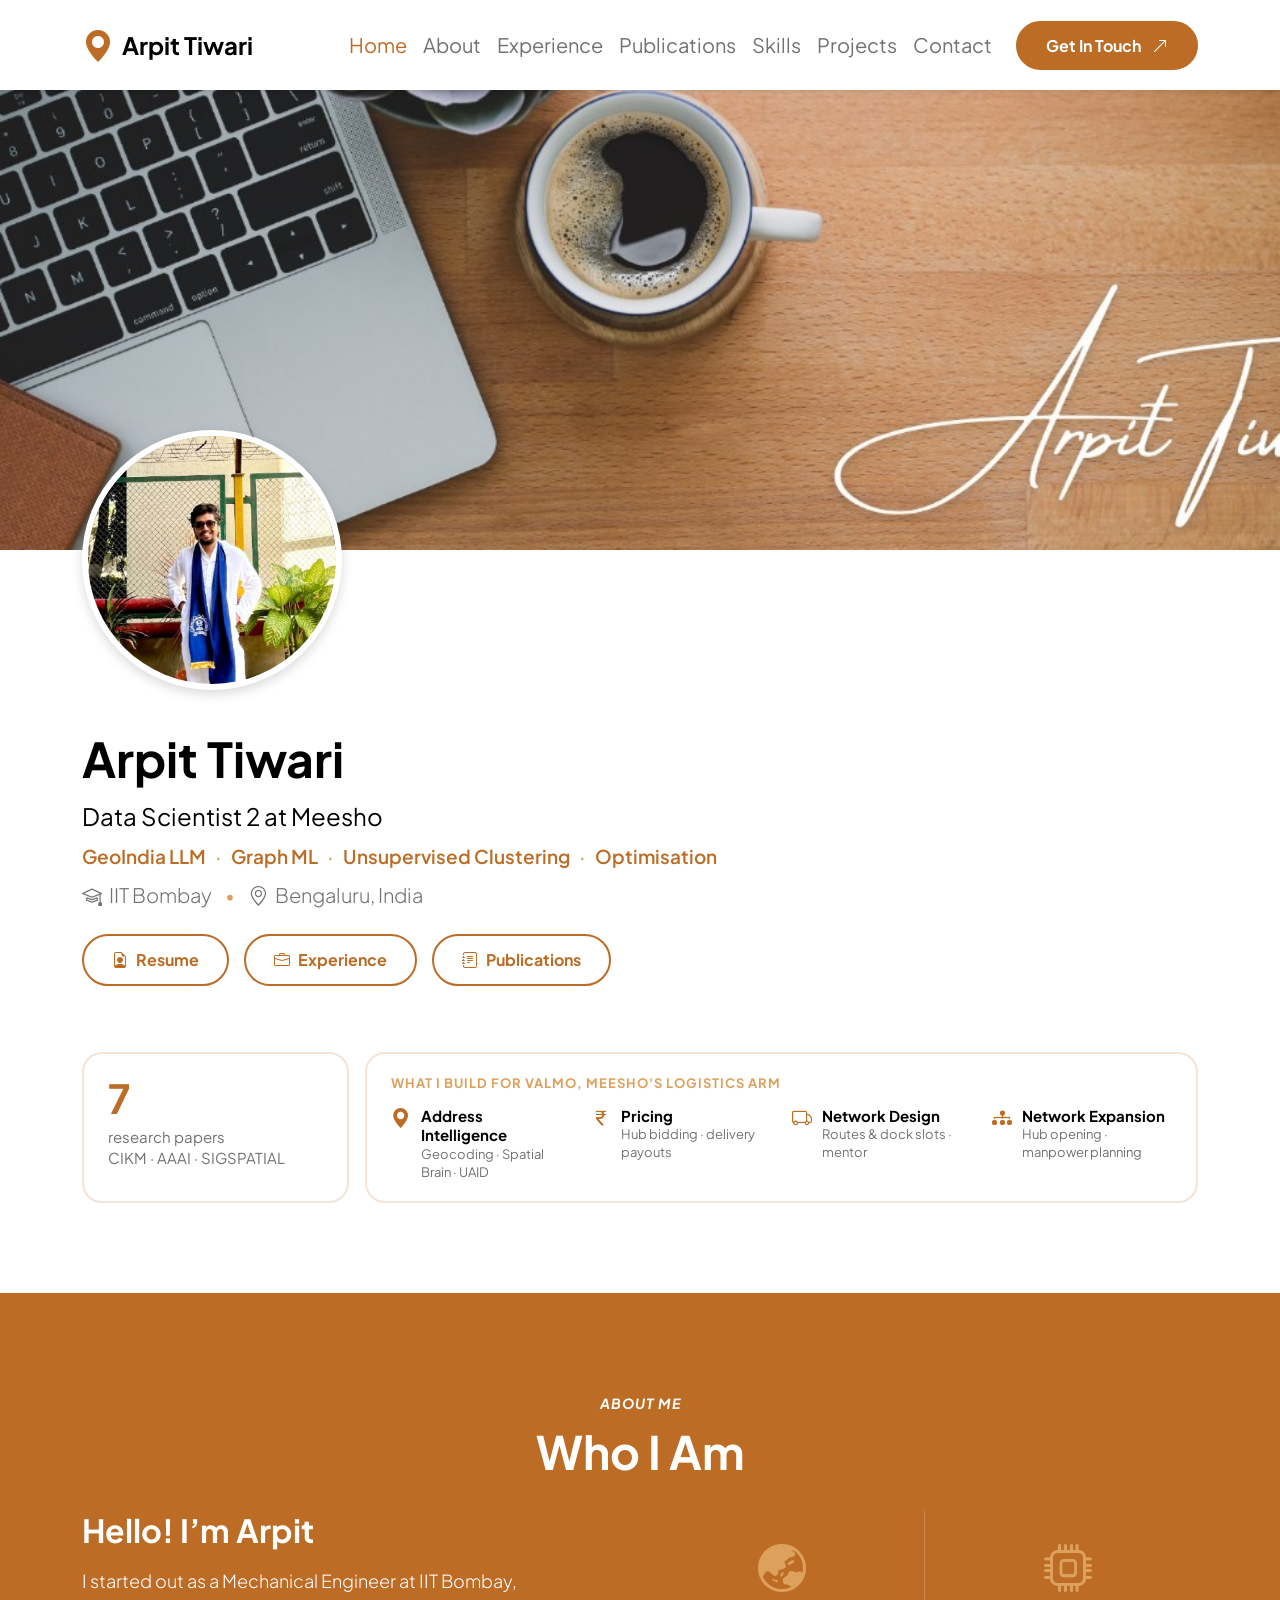
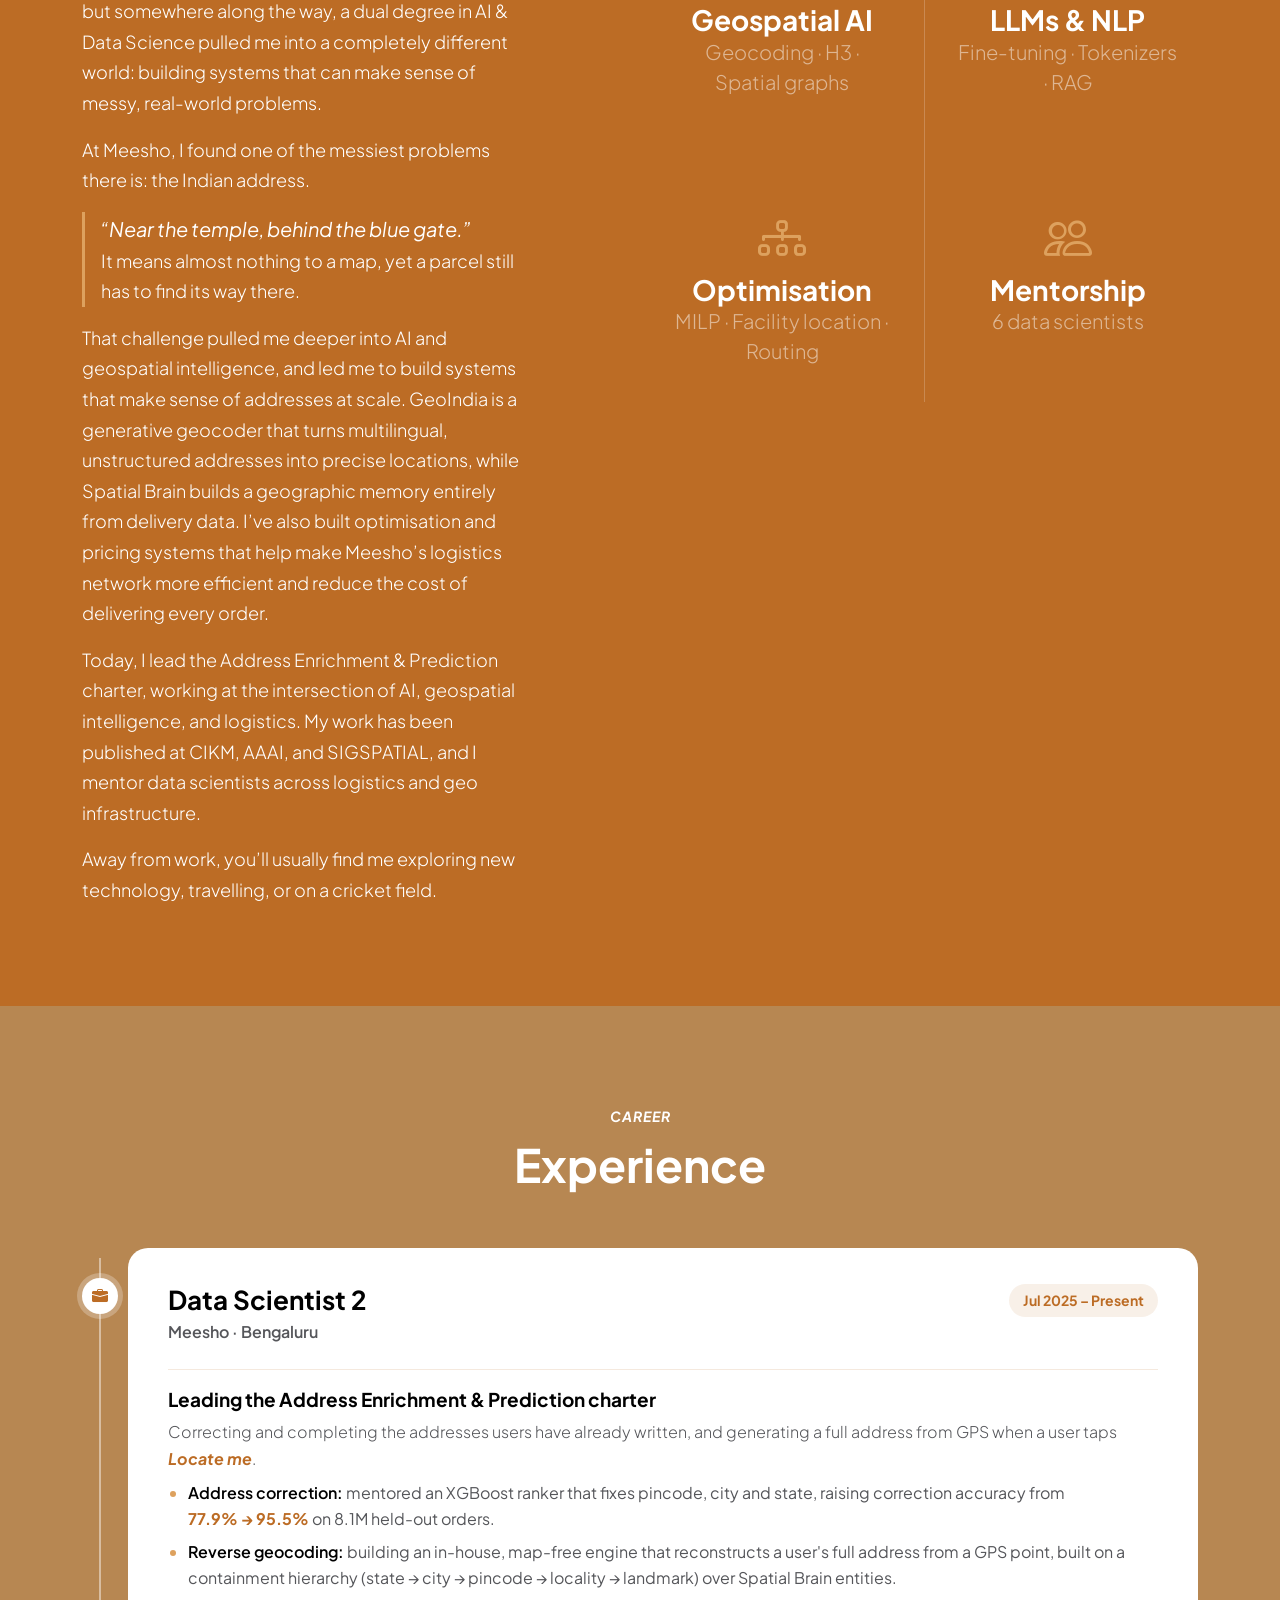
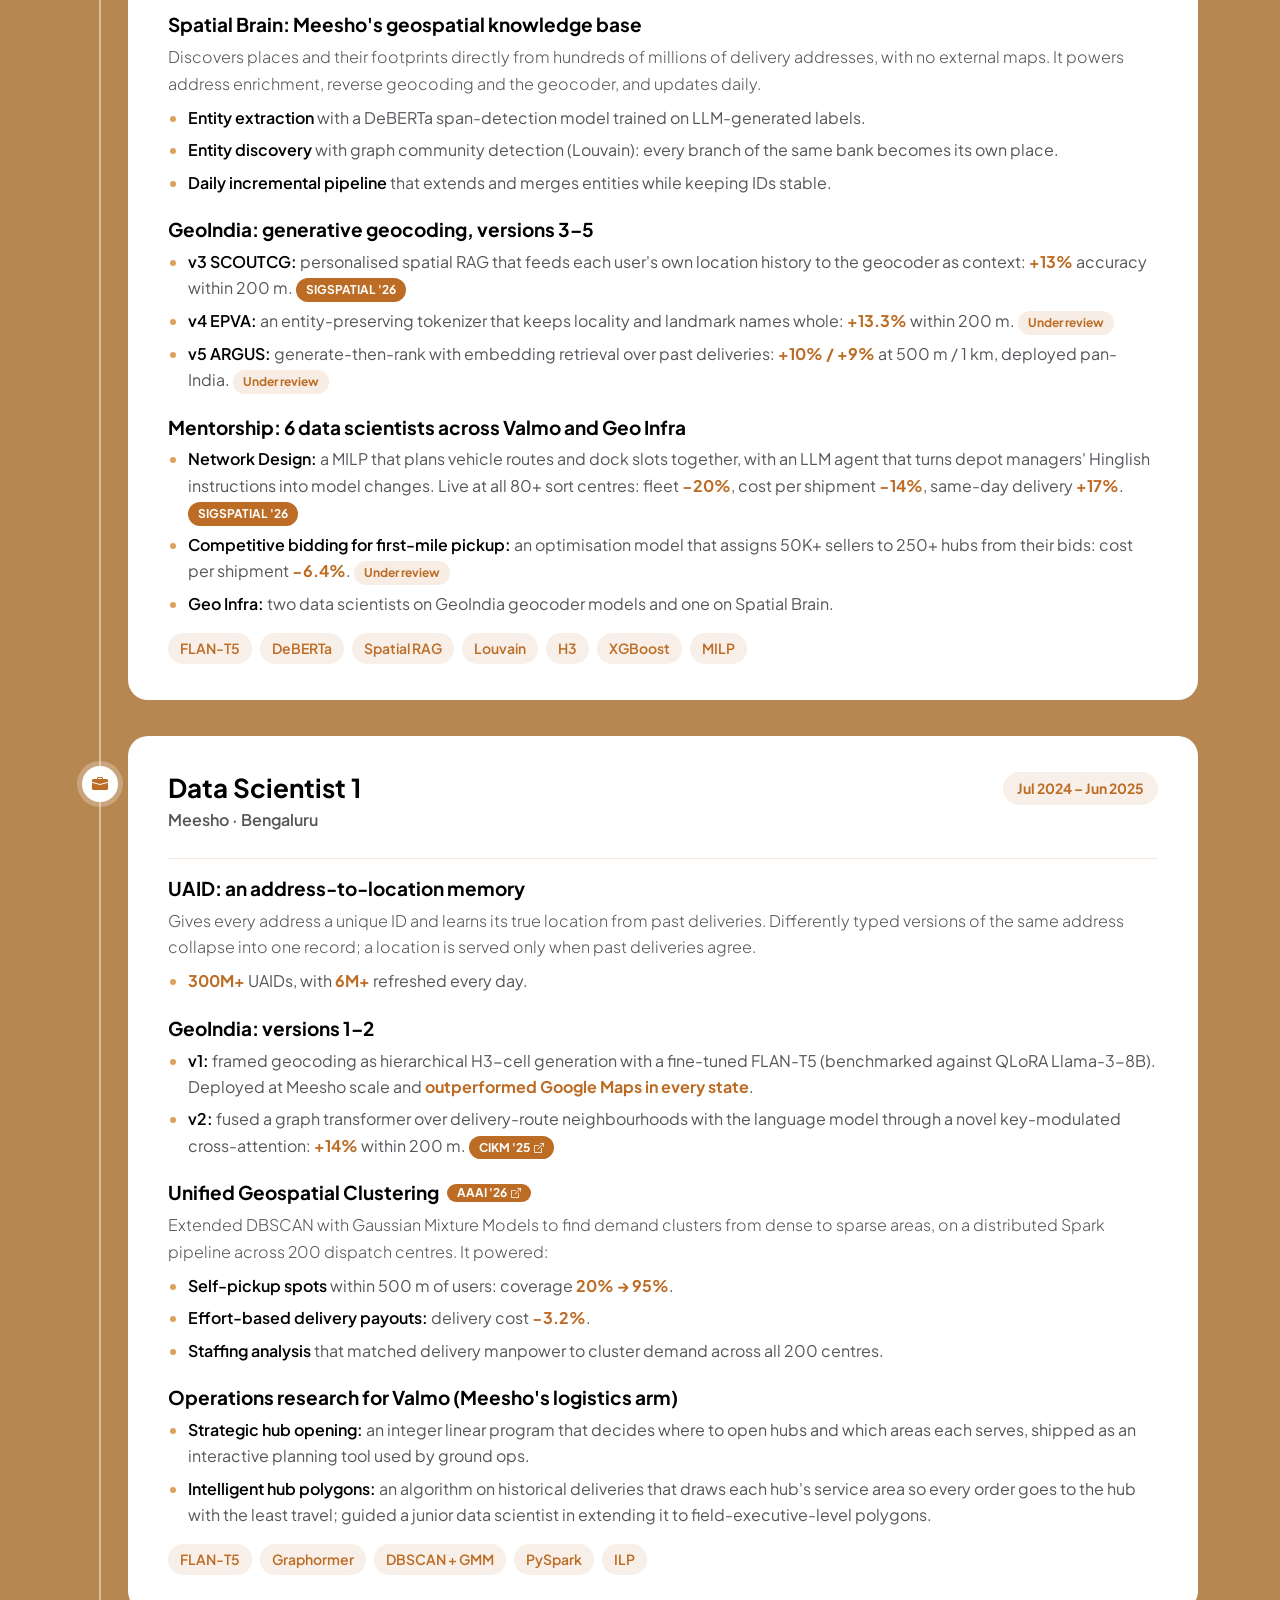
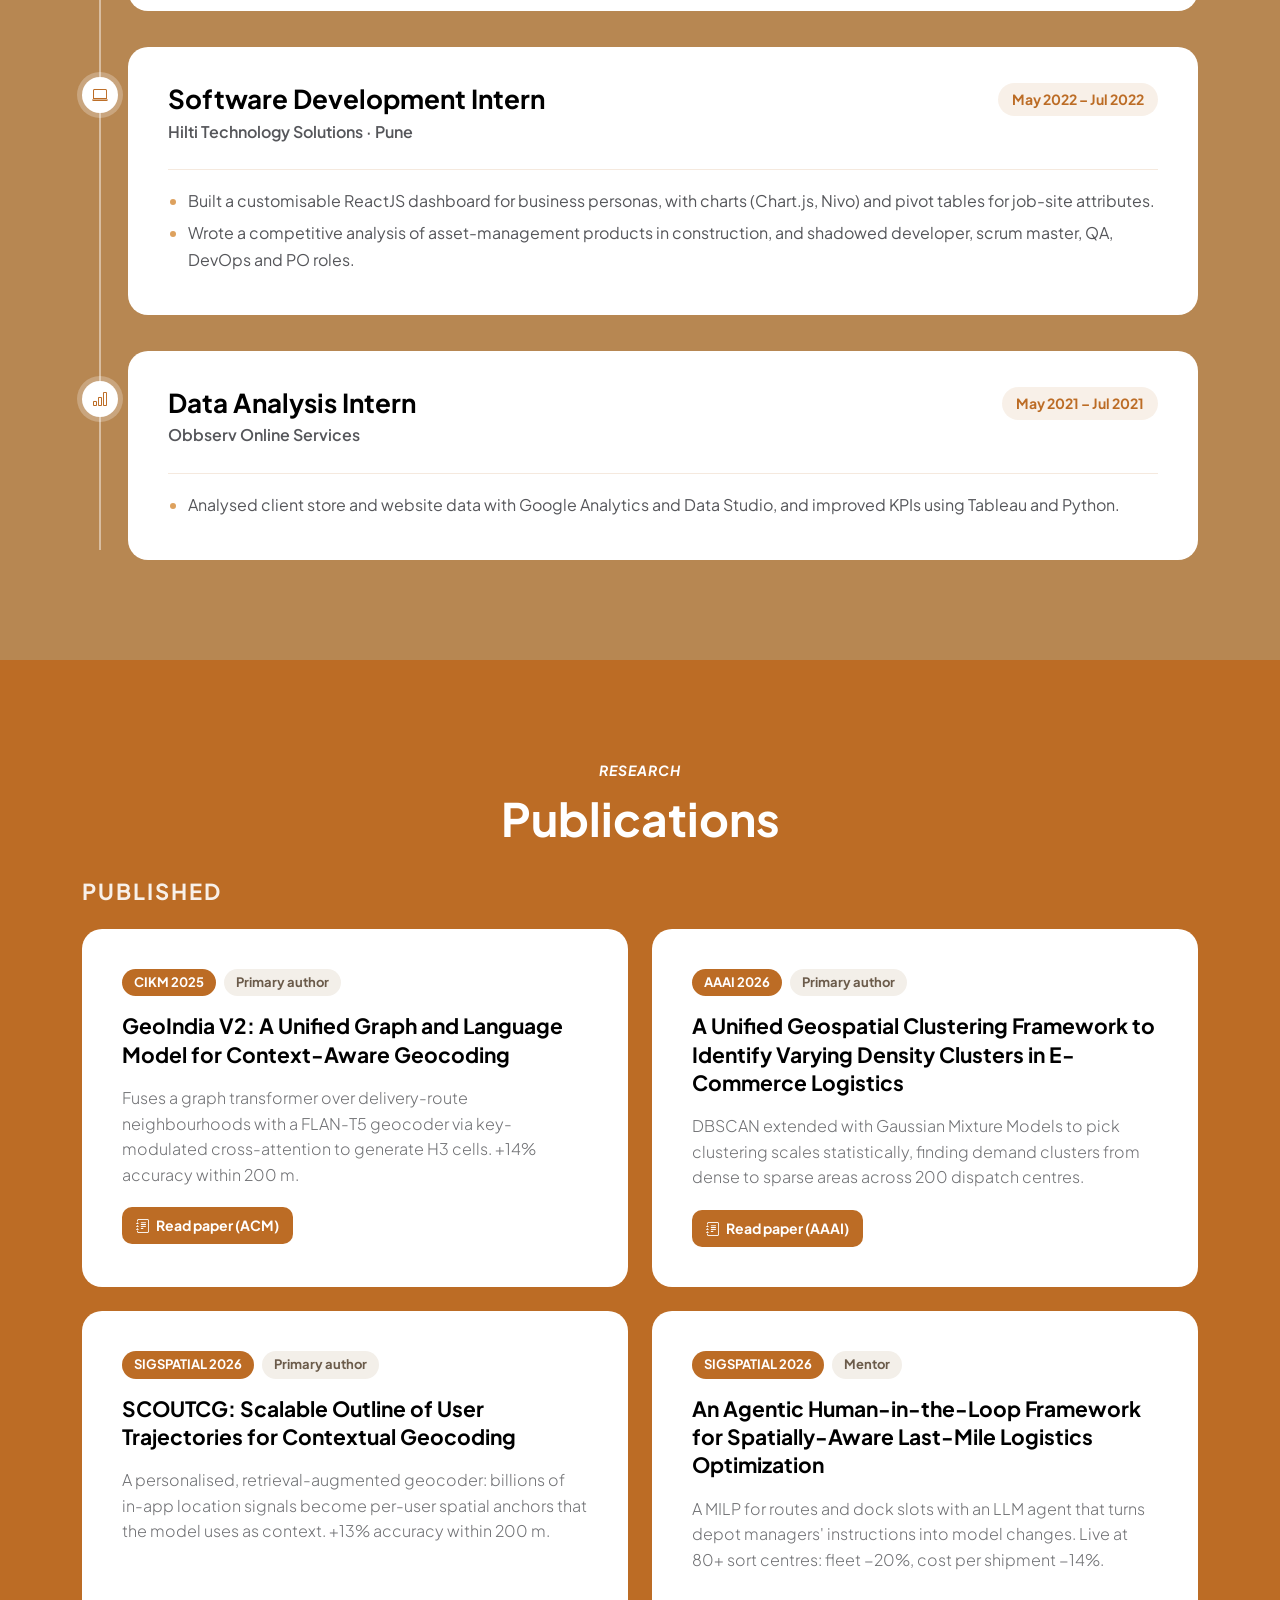
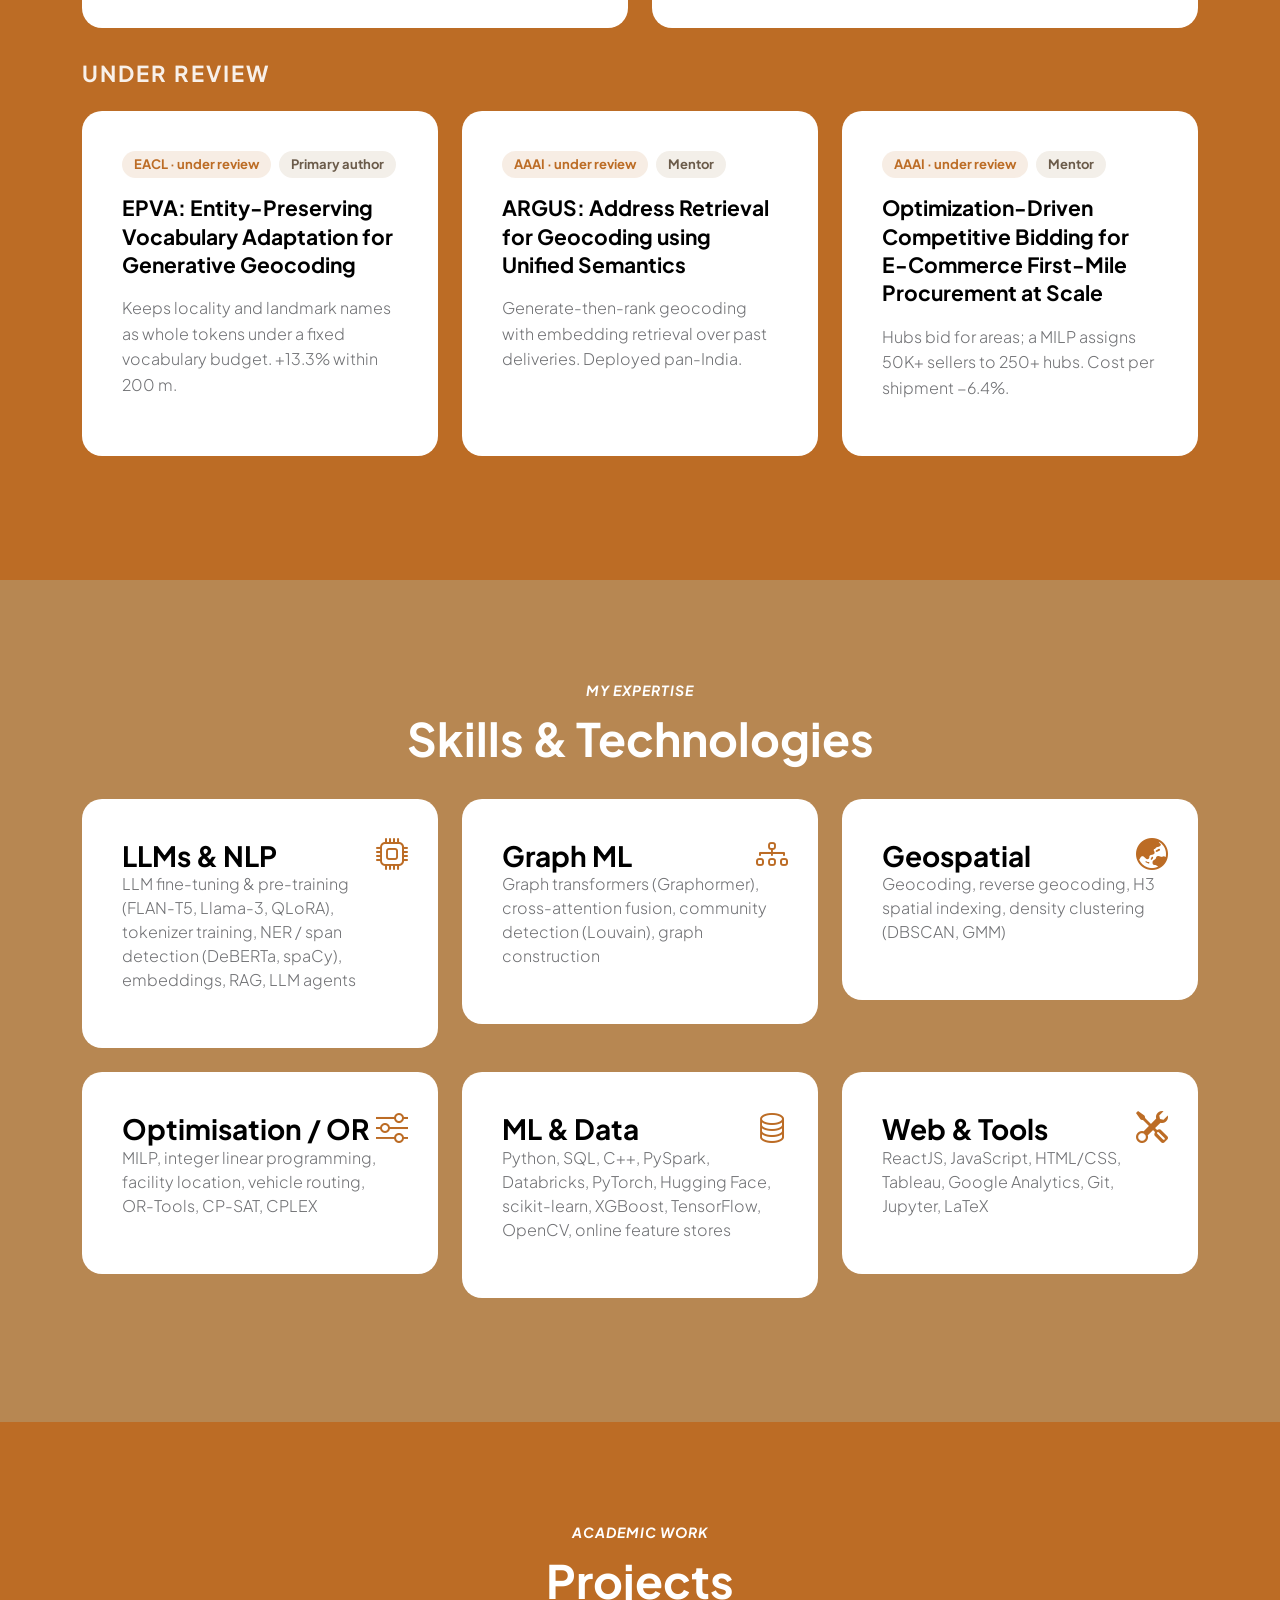
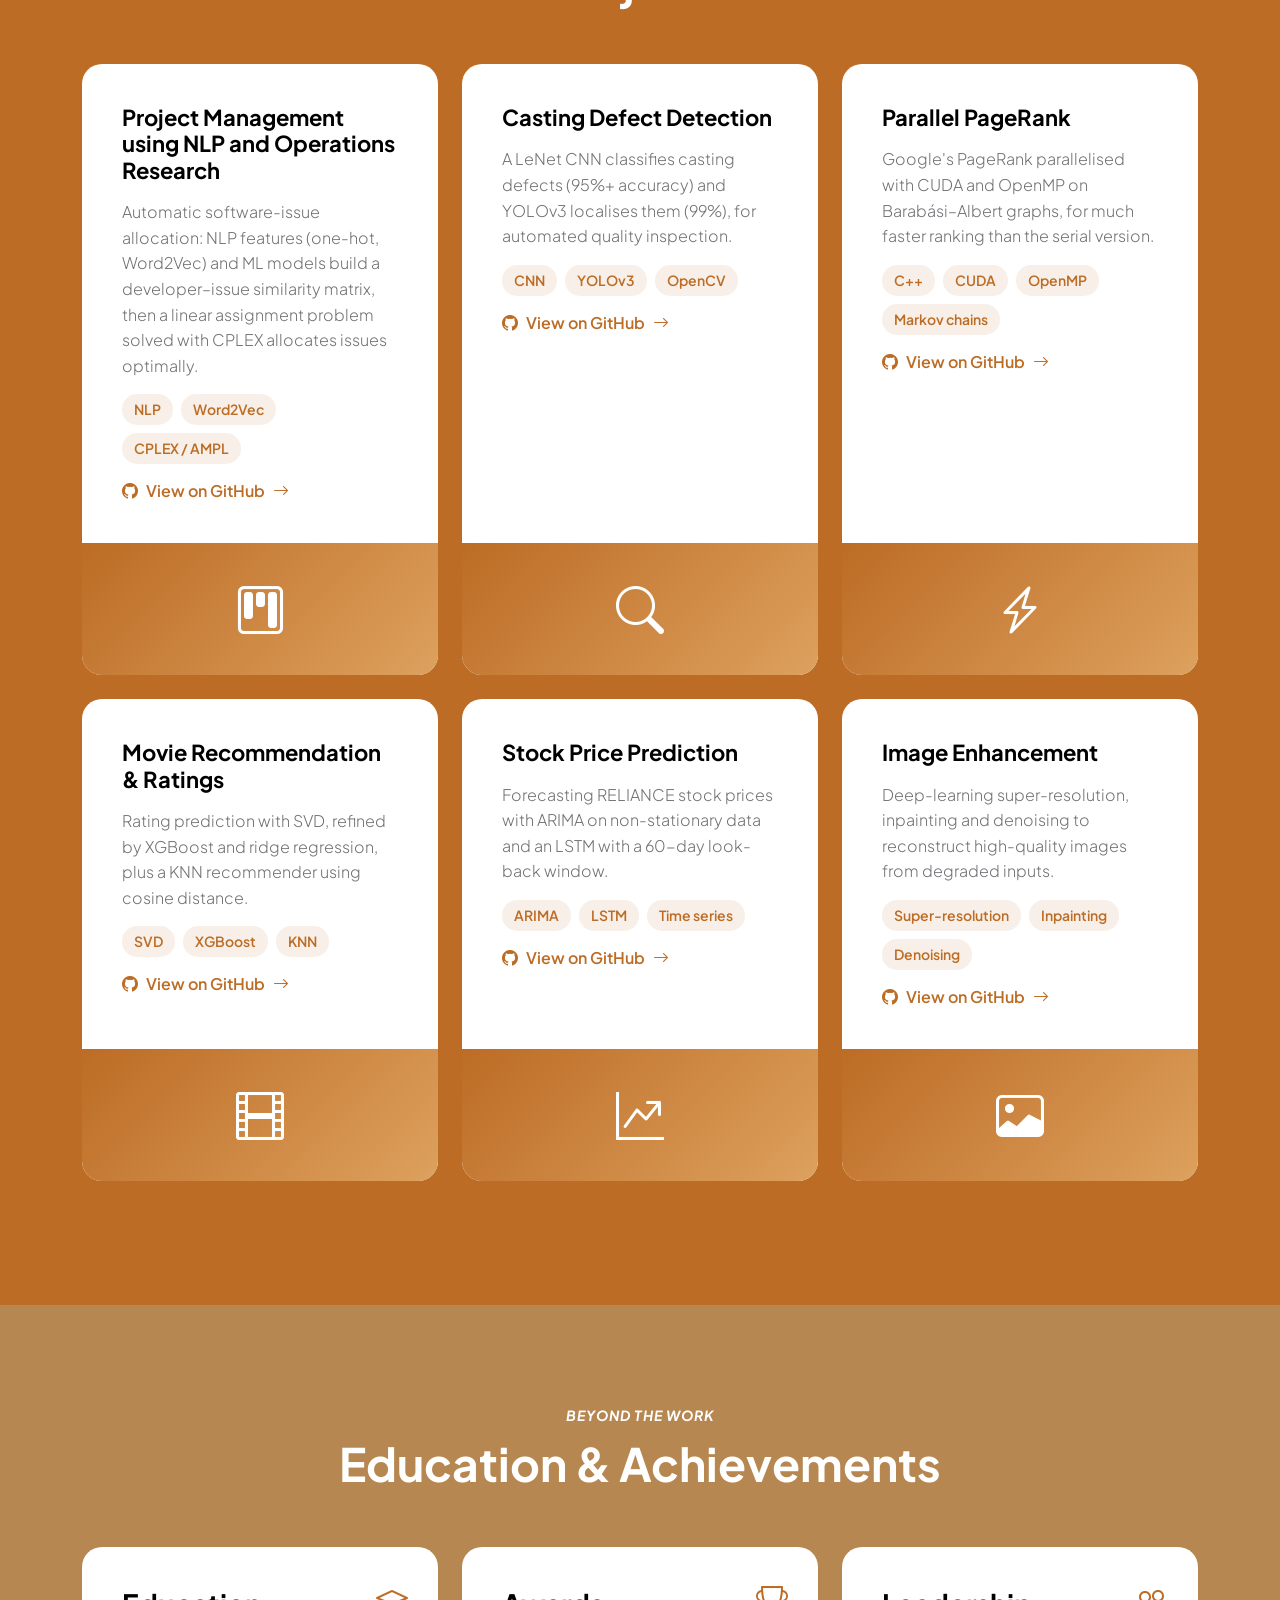
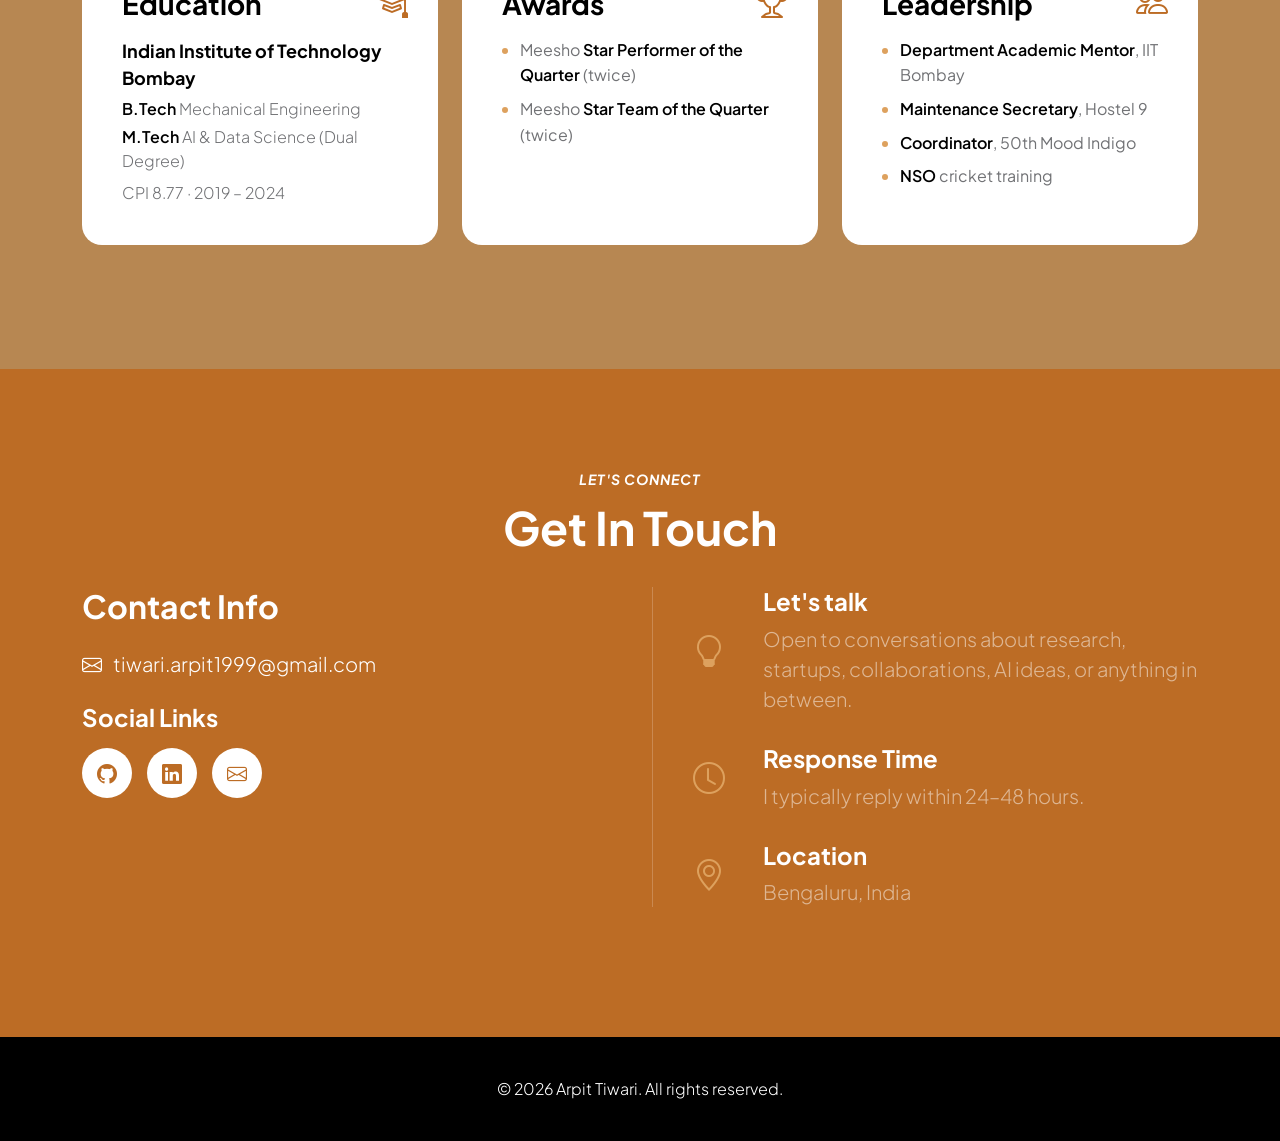
==== commit e52d0a7b: "Publications: link GeoIndia V2 (CIKM '25) and Unified Clustering (AAAI '26) papers Clickable titles," ====
--- a/v1/index.html
+++ b/v1/index.html
@@ -306,12 +306,12 @@
                                         <h5>GeoIndia: versions 1–2</h5>
                                         <ul>
                                             <li><strong>v1:</strong> framed geocoding as hierarchical H3-cell generation with a fine-tuned FLAN-T5 (benchmarked against QLoRA Llama-3-8B). Deployed at Meesho scale and <span class="metric">outperformed Google Maps in every state</span>.</li>
-                                            <li><strong>v2:</strong> fused a graph transformer over delivery-route neighbourhoods with the language model through a novel key-modulated cross-attention: <span class="metric">+14%</span> within 200 m. <span class="venue-chip">CIKM '25</span></li>
+                                            <li><strong>v2:</strong> fused a graph transformer over delivery-route neighbourhoods with the language model through a novel key-modulated cross-attention: <span class="metric">+14%</span> within 200 m. <a class="venue-chip" href="https://dl.acm.org/doi/10.1145/3746252.3761512" target="_blank" rel="noopener" title="Read the CIKM '25 paper">CIKM '25 <i class="bi-box-arrow-up-right"></i></a></li>
                                         </ul>
                                     </div>
 
                                     <div class="exp-block">
-                                        <h5>Unified Geospatial Clustering <span class="venue-chip">AAAI '26</span></h5>
+                                        <h5>Unified Geospatial Clustering <a class="venue-chip" href="https://doi.org/10.1609/aaai.v40i47.41488" target="_blank" rel="noopener" title="Read the AAAI '26 paper">AAAI '26 <i class="bi-box-arrow-up-right"></i></a></h5>
                                         <p>Extended DBSCAN with Gaussian Mixture Models to find demand clusters from dense to sparse areas, on a distributed Spark pipeline across 200 dispatch centres. It powered:</p>
                                         <ul>
                                             <li><strong>Self-pickup spots</strong> within 500 m of users: coverage <span class="metric">20% → 95%</span>.</li>
@@ -397,8 +397,11 @@
                                     <span class="pub-badge published">CIKM 2025</span>
                                     <span class="pub-badge role">Primary author</span>
                                 </div>
-                                <h4 class="mb-3">GeoIndia V2: A Unified Graph and Language Model for Context-Aware Geocoding</h4>
+                                <h4 class="mb-3"><a class="pub-title-link" href="https://dl.acm.org/doi/10.1145/3746252.3761512" target="_blank" rel="noopener">GeoIndia V2: A Unified Graph and Language Model for Context-Aware Geocoding</a></h4>
                                 <p>Fuses a graph transformer over delivery-route neighbourhoods with a FLAN-T5 geocoder via key-modulated cross-attention to generate H3 cells. +14% accuracy within 200 m.</p>
+                                <div class="publication-links">
+                                    <a href="https://dl.acm.org/doi/10.1145/3746252.3761512" target="_blank" rel="noopener" class="pub-link"><i class="bi-journal-text"></i> Read paper (ACM)</a>
+                                </div>
                             </div>
                         </div>
                     </div>
@@ -410,8 +413,11 @@
                                     <span class="pub-badge published">AAAI 2026</span>
                                     <span class="pub-badge role">Primary author</span>
                                 </div>
-                                <h4 class="mb-3">A Unified Geospatial Clustering Framework to Identify Varying Density Clusters in E-Commerce Logistics</h4>
+                                <h4 class="mb-3"><a class="pub-title-link" href="https://doi.org/10.1609/aaai.v40i47.41488" target="_blank" rel="noopener">A Unified Geospatial Clustering Framework to Identify Varying Density Clusters in E-Commerce Logistics</a></h4>
                                 <p>DBSCAN extended with Gaussian Mixture Models to pick clustering scales statistically, finding demand clusters from dense to sparse areas across 200 dispatch centres.</p>
+                                <div class="publication-links">
+                                    <a href="https://doi.org/10.1609/aaai.v40i47.41488" target="_blank" rel="noopener" class="pub-link"><i class="bi-journal-text"></i> Read paper (AAAI)</a>
+                                </div>
                             </div>
                         </div>
                     </div>
--- a/v1/styles.css
+++ b/v1/styles.css
@@ -1154,3 +1154,27 @@
   color: var(--dark-color);
   font-weight: 600;
 }
+
+/* Paper links */
+a.venue-chip {
+  text-decoration: none;
+  transition: background 0.3s ease;
+}
+
+a.venue-chip:hover {
+  background: var(--link-hover-color);
+  color: var(--white-color);
+}
+
+a.venue-chip i {
+  font-size: 10px;
+  margin-left: 2px;
+}
+
+.pub-title-link {
+  color: var(--dark-color);
+}
+
+.pub-title-link:hover {
+  color: var(--primary-color);
+}
